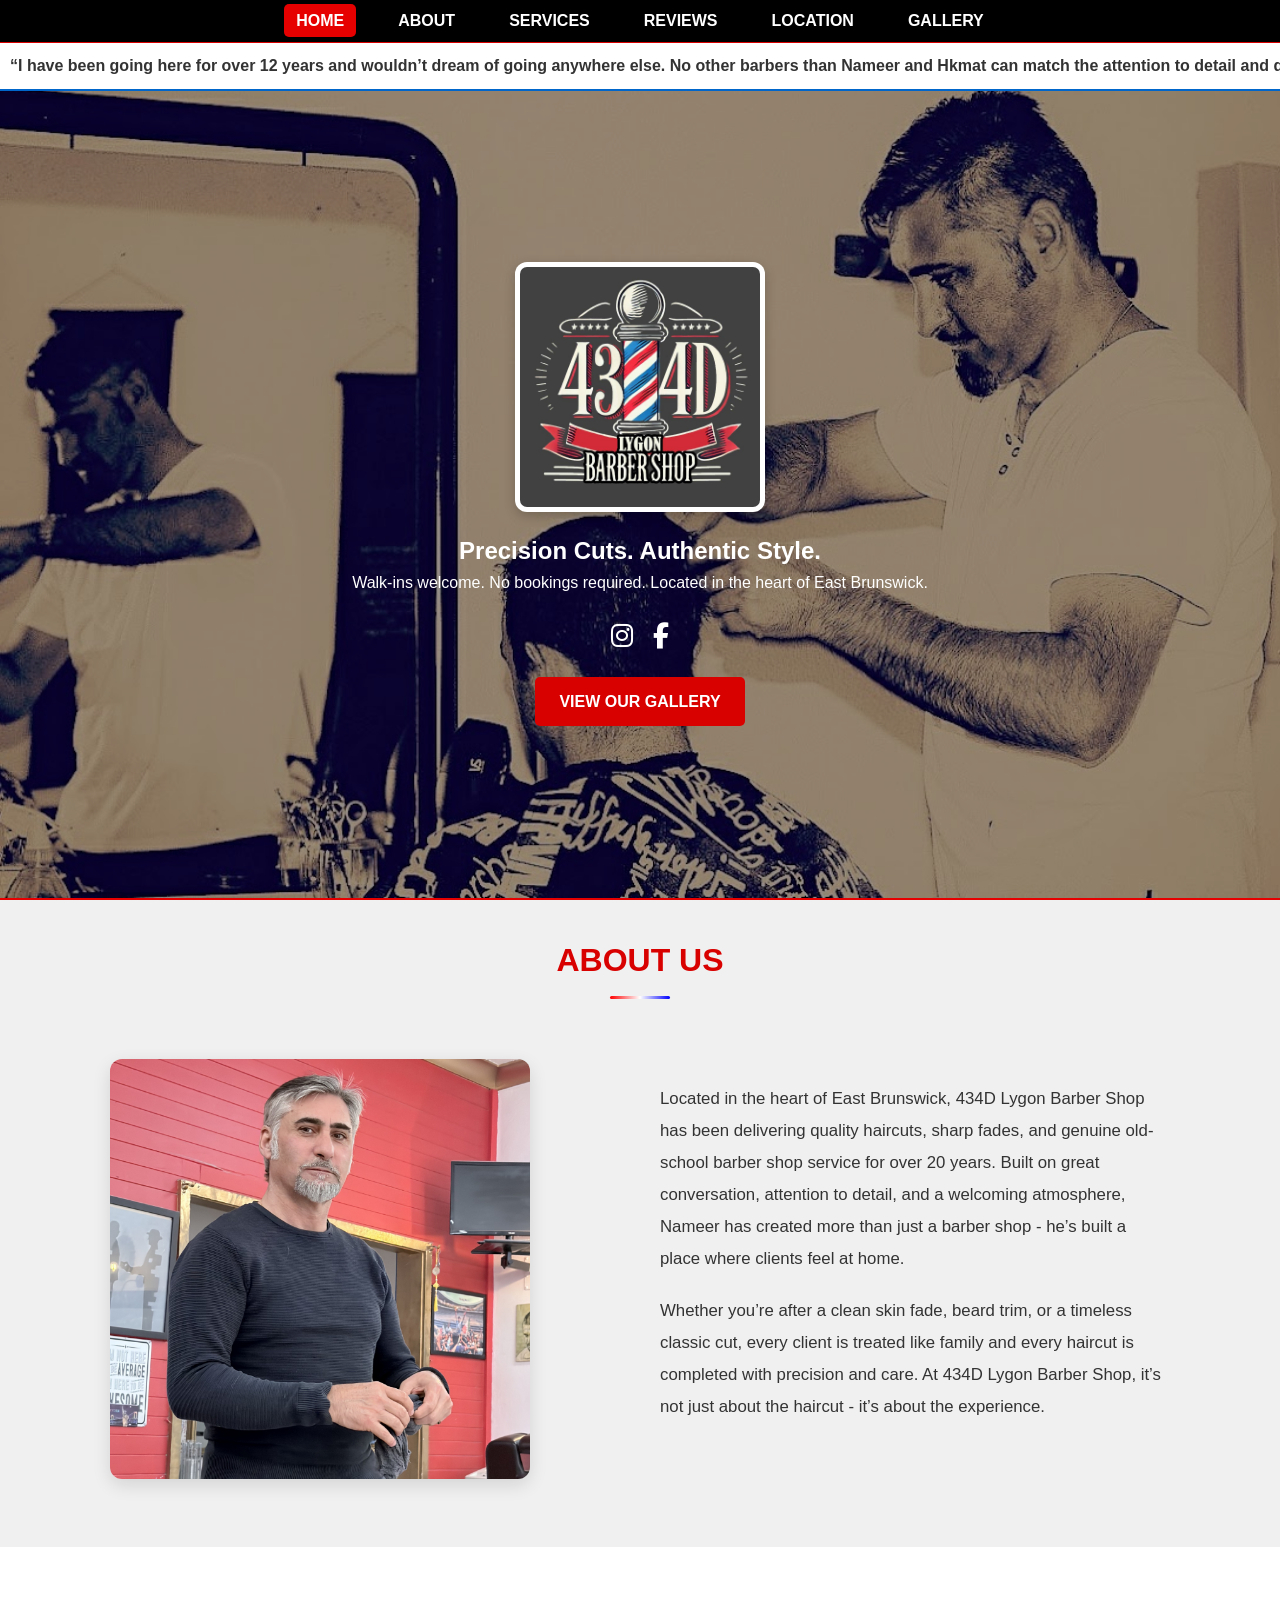
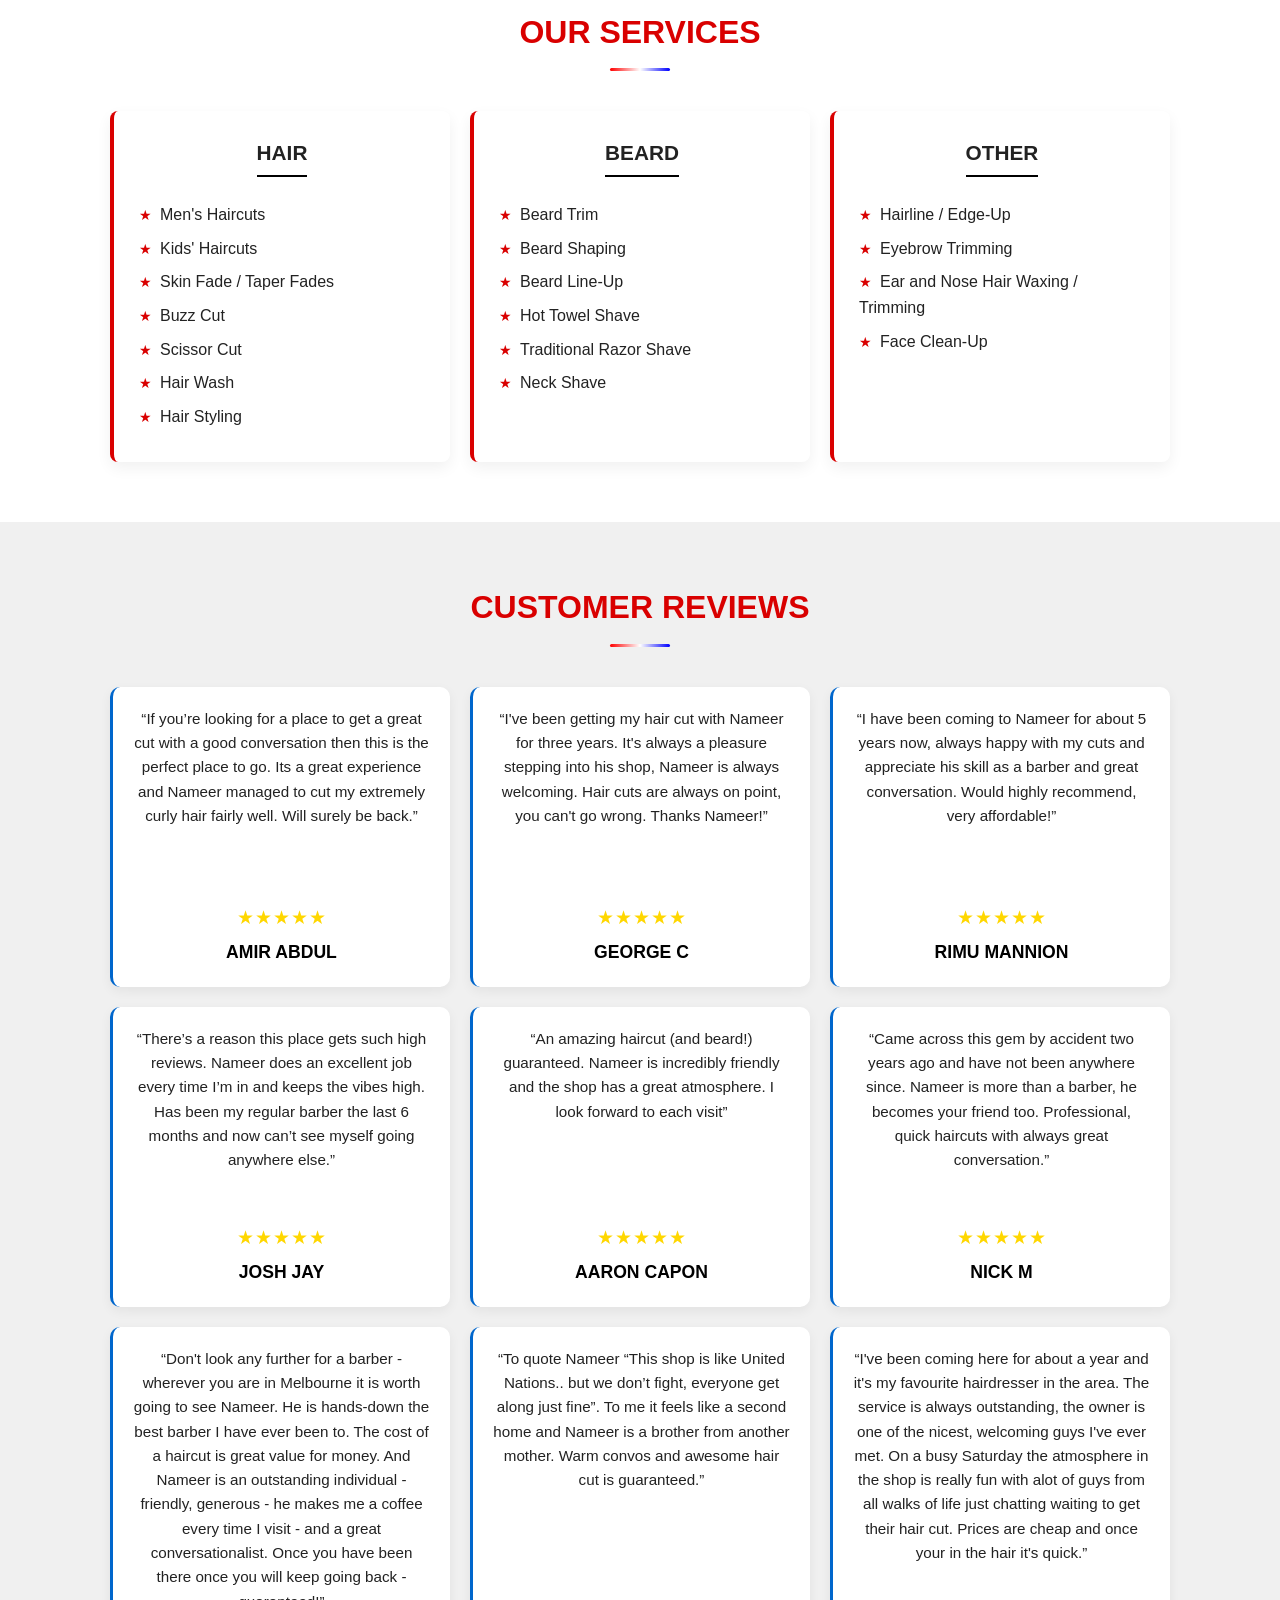
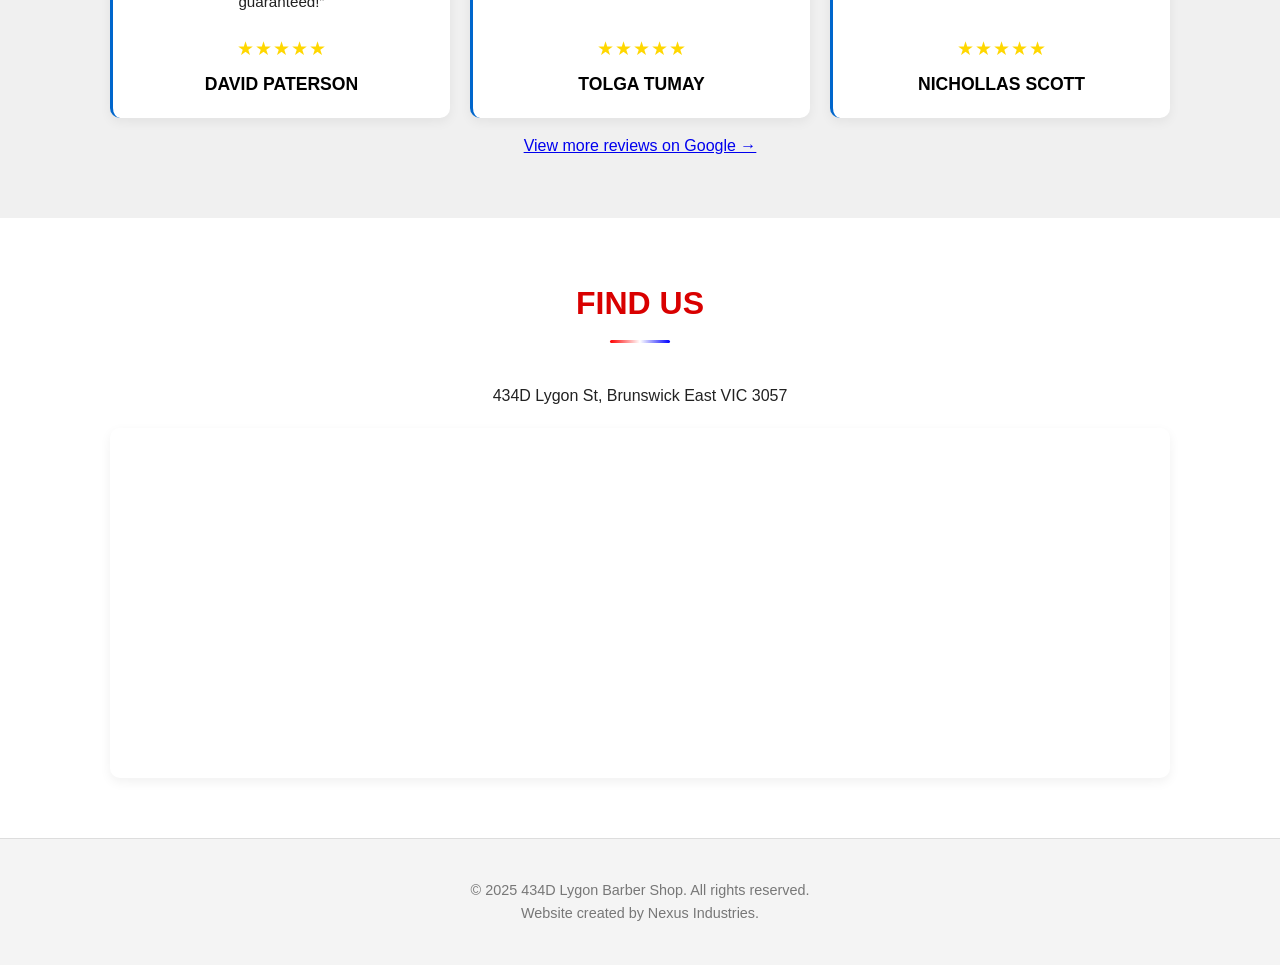
==== index.html @ 9dee0073 "Update index.html" ====
<!DOCTYPE html>
<html lang="en">
<head>
  <meta charset="UTF-8" />
  <meta name="viewport" content="width=device-width, initial-scale=1.0" />
  <title>434D Lygon Barber Shop</title>
  <link rel="stylesheet" href="style.css" />
  <link rel="stylesheet" href="https://cdnjs.cloudflare.com/ajax/libs/font-awesome/6.4.0/css/all.min.css" />
</head>
<body>

<canvas id="backgroundCanvas"></canvas>

<!-- Fixed Navigation Bar -->
<nav class="hero-nav">
  <ul>
    <li><a href="#home" class="active">Home</a></li>
    <li><a href="#about">About</a></li>
    <li><a href="#services">Services</a></li>
    <li><a href="#reviews">Reviews</a></li>
    <li><a href="#location">Location</a></li>
    <li><a href="gallery.html">Gallery</a></li>
  </ul>
</nav>

<!-- Fixed Review Banner Below Nav -->
<div class="review-banner-wrapper fixed-review-banner">
  <div class="review-banner-track">
    <div class="review-banner">
      <span>“I have been going here for over 12 years and wouldn’t dream of going anywhere else. No other barbers than Nameer and Hkmat can match the attention to detail and quality of cut, value for money, and highly entertaining and educational banter. A true barber shop, would give 10 stars if I could.” ★★★★★</span>
      <span>“If I could give Nameer a 10 star review I would. An absolute gentleman and talented barber. Have been going to him for years and now taking my son too. The results speak for themselves. Nameer…. You’re the best!!” ★★★★★</span>
      <span>“Thank god I found this place. My go to barber for Brunswick area. Cheap, great service, lovely owner and of course my skin fade haircut is always well done! Also great complimentary coffee” ★★★★★</span>
      <span>“Nameer is a great Barber and a warm, friendly guy. Sorts me out with a great undercut/fade and tamed moustache. Come here if you want to look sharp and have an interesting conversation.” ★★★★★</span>
      <span>“Whether you're in Brunswick, Ballarat or Bendigo, a haircut from Nameer and colleagues is worth the trip! After a smile, warm welcome and expert trim, you can leave feeling renewed and ready to face whatever the world has in store for you.” ★★★★★</span>
      <span>“The haircuts and the price are great, and Nameer entertains, cajoles, tells stories and keeps a great friendly vibe and energy going throughout your visit. Plus if you’re really well behaved he’ll provide a coffee too. The best barber I’ve found in Melbourne.” ★★★★★</span>
      <span>“Nameer and his colleague who sometimes works there are both highly skilled, professional barbers who charge very reasonable prices compared to the usual hipster nonsense elsewhere. The business is a throwback to old school barber shops, where conversation is constant and people walk in and jump into the discourse instantly. Good place, great owner, excellent haircuts.” ★★★★★</span>
      <span>“Finally found a friendly barber who is a gentleman even at the busiest of times. Always look forward to my next regular cut and highly recommend to anyone who values good service as well as honest and amusing banter over the nearby edgy hipster sideshows.” ★★★★★</span>
      <span>“Best barber in Melbourne. Have been getting my haircut by Nameer for years now and highly recommend his shop / services.” ★★★★★</span>
      <span>“It's been almost a year since I've been walking into Nameer's studio for a haircut , and I got to be honest it's always been a brighter day everytime I've stepped in and out of here. He's a magican when it comes to short hair cuts and an awesome person to have a chat with. Without doubt this is one studio everyone's got to try to feel this experience and the energy.” ★★★★★</span>
      <span>“What can i say..it takes me an hour drive to have a haircut at studio 434d. Nameer over the years has been cutting my hair. His jovial conversation and importantly his excellent haircut makes the drive and the wait worthwhile.” ★★★★★</span>
    </div>
  </div>
</div>

<!-- Hero Section -->
<section id="home" class="hero">
  <div class="hero-content">
    <img src="barberlogo.jpg" alt="434D Logo" class="hero-logo fade-in-logo" />
    <h2 class="fade-in-text">Precision Cuts. Authentic Style.</h2>
    <p class="fade-in-text delay">Walk-ins welcome. No bookings required. Located in the heart of East Brunswick.</p>

    <div class="hero-social fade-in-text delay">
      <a href="https://www.instagram.com/434dlygon_barbershop/" target="_blank" aria-label="Instagram">
        <i class="fab fa-instagram"></i>
      </a>
      <a href="https://www.facebook.com/profile.php?id=100042992360021#" target="_blank" aria-label="Facebook">
        <i class="fab fa-facebook-f"></i>
      </a>
    </div>

    <a href="gallery.html" class="hero-gallery-btn fade-in-text delay">VIEW OUR GALLERY</a>
  </div>
</section>

<section id="about" class="section about-section">
  <div class="container">
    <h2>ABOUT US</h2>

    <div class="about-content">

    <div class="about-image">
  <img src="about-image.jpeg" alt="434D Barber Shop" class="about-fade visible">
    </div>

      <div class="about-text">
        <p>
          Located in the heart of East Brunswick, 434D Lygon Barber Shop has been delivering quality haircuts, sharp fades, 
          and genuine old-school barber shop service for over 20 years. Built on great conversation, attention to detail, 
          and a welcoming atmosphere, Nameer has created more than just a barber shop - he’s built a place where clients feel at home.
        </p>

        <p>
          Whether you’re after a clean skin fade, beard trim, or a timeless classic cut, 
          every client is treated like family and every haircut is completed with precision and care. 
          At 434D Lygon Barber Shop, it’s not just about the haircut - it’s about the experience.
        </p>
      </div>
    </div>
  </div>
</section>

<!-- Services -->
<section id="services" class="section">
  <div class="container">
    <h2>OUR SERVICES</h2>
    <ul class="services-list">
      <li></i><h3>HAIR</h3>
        <p>Men's Haircuts</p>
        <p>Kids' Haircuts</p>
      <p>Skin Fade / Taper Fades</p>
    <p>Buzz Cut</p>
  <p>Scissor Cut</p>
<p>Hair Wash</p>
<p>Hair Styling</p></li>
  
      <li></i><h3>BEARD</h3><p>Beard Trim</p>
      <p>Beard Shaping</p>
    <p>Beard Line-Up</p>
  <p>Hot Towel Shave</p>
<p>Traditional Razor Shave</p>
<p>Neck Shave</p>
</li>
      <li><i class="fas fa-beard fa-2x"></i><h3>OTHER</h3><p>Hairline / Edge-Up</p>
      <p>Eyebrow Trimming</p>
    <p>Ear and Nose Hair Waxing / Trimming</p>
  <p>Face Clean-Up</p>
</li>
    </ul>
  </div>
</section>

<!-- Reviews -->
<section id="reviews" class="section">
  <div class="container">
    <h2>CUSTOMER REVIEWS</h2>
    <div class="portfolio-items">
      <div class="item">
        <p>“If you’re looking for a place to get a great cut with a good conversation then this is the perfect place to go. Its a great experience and Nameer managed to cut my extremely curly hair fairly well. Will surely be back.”</p>
        <p>★★★★★</p>
        <p>AMIR ABDUL</p>
      </div>
      <div class="item">
        <p>“I've been getting my hair cut with Nameer for three years. It's always a pleasure stepping into his shop, Nameer is always welcoming. Hair cuts are always on point, you can't go wrong. Thanks Nameer!”</p>
        <p>★★★★★</p>
        <p>GEORGE C</p>
      </div>
      <div class="item">
        <p>“I have been coming to Nameer for about 5 years now, always happy with my cuts and appreciate his skill as a barber and great conversation. Would highly recommend, very affordable!”</p>
        <p>★★★★★</p>
        <p>RIMU MANNION</p>
      </div>
      <div class="item">
        <p>“There’s a reason this place gets such high reviews. Nameer does an excellent job every time I’m in and keeps the vibes high. Has been my regular barber the last 6 months and now can’t see myself going anywhere else.”</p>
        <p>★★★★★</p>
        <p>JOSH JAY</p>
      </div>
      <div class="item">
        <p>“An amazing haircut (and beard!) guaranteed. Nameer is incredibly friendly and the shop has a great atmosphere. I look forward to each visit”</p>
        <p>★★★★★</p>
        <p>AARON CAPON</p>
      </div>
      <div class="item">
        <p>“Came across this gem by accident two years ago and have not been anywhere since. Nameer is more than a barber, he becomes your friend too. Professional, quick haircuts with always great conversation.”</p>
        <p>★★★★★</p>
        <p>NICK M</p>
      </div>
      <div class="item">
        <p>“Don't look any further for a barber - wherever you are in Melbourne it is worth going to see Nameer. He is hands-down the best barber I have ever been to. The cost of a haircut is great value for money. And Nameer is an outstanding individual - friendly, generous - he makes me a coffee every time I visit - and a great conversationalist. Once you have been there once you will keep going back - guaranteed!”</p>
        <p>★★★★★</p>
        <p>DAVID PATERSON</p>
      </div>
      <div class="item">
        <p>“To quote Nameer “This shop is like United Nations.. but we don’t fight, everyone get along just fine”. To me it feels like a second home and Nameer is a brother from another mother. Warm convos and awesome hair cut is guaranteed.”</p>
        <p>★★★★★</p>
        <p>TOLGA TUMAY </p>
      </div>
      <div class="item">
        <p>“I've been coming here for about a year and it's my favourite hairdresser in the area. The service is always outstanding, the owner is one of the nicest, welcoming guys I've ever met. On a busy Saturday the atmosphere in the shop is really fun with alot of guys from all walks of life just chatting waiting to get their hair cut. Prices are cheap and once your in the hair it's quick.”</p>
        <p>★★★★★</p>
        <p>NICHOLLAS SCOTT</p>
      </div>
    </div>
    <p style="text-align: center; margin-top: 15px;">
      <a href="https://www.google.com/search?q=434d+barber+lygon&sei=J5X7Z9DEOZXc2roPsdDy6QE#lrd=0x6ad64359f3d57871:0x3bf497d555fc405f,1,,,," target="_blank">
        View more reviews on Google →
      </a>
    </p>
  </div>
</section>

<!-- Location -->
<section id="location" class="section">
  <div class="container">
    <h2>FIND US</h2>
    <p style="text-align: center; margin-bottom: 20px;">
      434D Lygon St, Brunswick East VIC 3057
    </p>
    <div style="display: flex; justify-content: center;">
      <iframe
        src="https://www.google.com/maps/embed?pb=!1m18!1m12!1m3!1d3155.0376974718254!2d144.9705641!3d-37.764214!2m3!1f0!2f0!3f0!3m2!1i1024!2i768!4f13.1!3m3!1m2!1s0x6ad64359f3d57871%3A0x3bf497d555fc405f!2s434D%20Lygon%20Barber%20Shop!5e0!3m2!1sen!2sau!4v1680000000000!5m2!1sen!2sau"
        width="100%" height="350" style="border:0; border-radius: 10px;" allowfullscreen="" loading="lazy"
        referrerpolicy="no-referrer-when-downgrade"></iframe>
    </div>
  </div>
</section>

<!-- Footer -->
<footer class="main-footer">
  <div class="container">
    <p style="text-align:center;">&copy; 2025 434D Lygon Barber Shop. All rights reserved.</p>
    <p style="text-align:center;">Website created by Nexus Industries.</p>
  </div>
</footer>

<!-- Flowing Line Animation Script -->
<script>
  const canvas = document.getElementById("backgroundCanvas");
  const ctx = canvas.getContext("2d");
  canvas.width = window.innerWidth;
  canvas.height = window.innerHeight;

  const colors = ["#e60000", "#ffffff", "#0066cc"];
  const lines = [];

  for (let i = 0; i < 60; i++) {
    lines.push({
      x: Math.random() < 0.5 ? 0 : canvas.width,
      y: Math.random() * canvas.height,
      speed: 0.5 + Math.random(),
      color: colors[i % colors.length],
      width: 2 + Math.random() * 2,
      direction: Math.random() < 0.5 ? 1 : -1,
    });
  }

  function animateLines() {
    ctx.clearRect(0, 0, canvas.width, canvas.height);
    lines.forEach(line => {
      ctx.beginPath();
      ctx.strokeStyle = line.color;
      ctx.lineWidth = line.width;
      ctx.moveTo(line.x, line.y);
      ctx.lineTo(line.x + (line.direction * 30), line.y + 100);
      ctx.stroke();

      line.y += line.speed;
      if (line.y > canvas.height) {
        line.y = -100;
        line.x = Math.random() < 0.5 ? 0 : canvas.width;
      }
    });
    requestAnimationFrame(animateLines);
  }

  animateLines();

  window.addEventListener("resize", () => {
    canvas.width = window.innerWidth;
    canvas.height = window.innerHeight;
  });
</script>

<script>
  const navLinks = document.querySelectorAll('.hero-nav a');
  const sections = document.querySelectorAll('section');

  function centerActiveNavLink(activeLink) {
    if (window.innerWidth <= 768) {
      activeLink.scrollIntoView({
        behavior: 'smooth',
        inline: 'center',
        block: 'nearest'
      });
    }
  }

  function setActiveLink() {
    let currentSectionId = '';

    sections.forEach(section => {
      const sectionTop = section.offsetTop - 150;

      if (window.scrollY >= sectionTop) {
        currentSectionId = section.getAttribute('id');
      }
    });

    navLinks.forEach(link => {
      link.classList.remove('active');

      const href = link.getAttribute('href');

      if (href && href.includes(currentSectionId)) {
        link.classList.add('active');
        centerActiveNavLink(link);
      }
    });
  }

  navLinks.forEach(link => {
    link.addEventListener('click', function () {
      centerActiveNavLink(this);
    });
  });

  window.addEventListener('scroll', setActiveLink);
  window.addEventListener('load', setActiveLink);
</script>

  
</body>
</html>
---- style.css ----
html {
  scroll-padding-top: 90px;
  scroll-behavior: smooth;
}

/* Reset & Base */
* {
  margin: 0;
  padding: 0;
  box-sizing: border-box;
}

html, body {
  overflow-x: hidden;
  width: 100%;
}

body {
  font-family: 'Segoe UI', sans-serif;
  background: linear-gradient(180deg, #f3f3f3 0%, #ffffff 100%);
  color: #222;
  line-height: 1.6;
  position: relative;
  z-index: 1;
}

canvas#backgroundCanvas {
  position: fixed;
  top: 0;
  left: 0;
  width: 100%;
  height: 100%;
  z-index: 0;
  pointer-events: none;
  opacity: 0.2;
}

/* Container */
.container {
  max-width: 1100px;
  margin: 0 auto;
  padding: 0 20px;
  position: relative;
  z-index: 2;
}

/* Fixed Review Banner */
.fixed-review-banner {
  position: fixed;
  top: 41px; /* adjust to height of nav bar */
  width: 100%;
  z-index: 999;
}

/* Review Banner */
.review-banner-wrapper {
  background: white;
  padding: 10px 0;
  overflow: hidden;
  white-space: nowrap;
  border-top: 2px solid #d90000;
  border-bottom: 2px solid #0066cc;
}

.review-banner-track {
  animation: scrollReviews 250s linear infinite;
  display: inline-block;
}

.review-banner {
  display: inline-flex;
  gap: 80px;
  font-weight: bold;
  font-size: 1rem;
  color: #333;
}

.review-banner span {
  display: inline-block;
  padding-left: 10px;
}

/* Social Media Links */
.hero-social {
  margin-top: 20px;
  display: flex;
  gap: 20px;
  justify-content: center;
}

.hero-social a {
  font-size: 1.6rem;
  color: white;
  transition: color 0.3s ease;
}

.hero-social a:hover {
  color: #e60000;
}

/* Gallery Button */
.hero-gallery-btn {
  margin-top: 20px;
  display: inline-block;
  background-color: #d90000;
  color: white;
  text-decoration: none;
  padding: 12px 24px;
  border-radius: 5px;
  font-weight: bold;
  font-size: 1rem;
  transition: background-color 0.3s ease, transform 0.2s ease;
}

.hero-gallery-btn:hover {
  background-color: #b80000;
  transform: translateY(-2px);
}

/* Keyframes */
@keyframes scrollReviews {
  0% { transform: translateX(0%); }
  100% { transform: translateX(-100%); }
}

/* Hero Section */
.hero {
  position: relative;
  background: url('homescreenimage.jpg') center center/cover no-repeat;
  background-color: #000;
  text-align: center;
  padding: 100px 20px;
  padding-top: 190px; /* adjusted for nav + banner */
  color: white;
  border-bottom: 2px solid #e60000;
  height: 100vh;
  overflow: hidden;
  display: flex;
  align-items: center;
  justify-content: center;
  flex-direction: column;
  animation: fadeInHero 1.5s ease-in-out;
  z-index: 0;
}

.hero::before {
  content: '';
  position: absolute;
  top: 0;
  left: 0;
  width: 100%;
  height: 100%;
  background: rgba(0, 0, 0, 0.4);
  z-index: 1;
}

.hero-content {
  position: relative;
  z-index: 2;
  display: flex;
  flex-direction: column;
  align-items: center;
}

/* Navigation Bar */
.hero-nav {
  position: fixed;
  top: 0;
  width: 100%;
  padding: 8px 0;
  margin-bottom: 0;
  z-index: 1000;
  display: flex;
  justify-content: center;
  background: rgba(0, 0, 0, 1);
  overflow-x: auto;
}

.hero-nav ul {
  display: flex;
  gap: 30px;
  list-style: none;
}

.hero-nav ul li a {
  color: white;
  font-weight: bold;
  text-transform: uppercase;
  padding: 8px 12px;
  border-radius: 5px;
  transition: background 0.3s;
  text-decoration: none;
}

.hero-nav ul li a:hover,
.hero-nav ul li a.active {
  background-color: #e60000;
}

/* Logo */
.hero-logo {
  width: 250px;
  height: auto;
  margin-bottom: 20px;
  background: white;
  padding: 5px;
  border-radius: 12px;
  box-shadow: 0 4px 12px rgba(0, 0, 0, 0.2);
}

/* Fade-in Animations */
.fade-in-logo {
  opacity: 0;
  animation: fadeInLogo 1.5s ease-out forwards;
  animation-delay: 0.5s;
}

@keyframes fadeInLogo {
  from { opacity: 0; transform: translateY(-20px); }
  to { opacity: 1; transform: translateY(0); }
}

.fade-in-text {
  opacity: 0;
  animation: fadeInText 1.5s ease-out forwards;
  animation-delay: 1s;
}

.fade-in-text.delay {
  animation-delay: 1.4s;
}

@keyframes fadeInText {
  from { opacity: 0; transform: translateY(10px); }
  to { opacity: 1; transform: translateY(0); }
}

/* Section Styling */
.section {
  padding: 60px 20px;
  background: #fff;
}

.about-section {
  padding-top: 35px;
}

.section:nth-of-type(even) {
  background: #f0f0f0;
}

.section h2 {
  text-align: center;
  margin-bottom: 40px;
  font-size: 2rem;
  color: #d90000;
  position: relative;
}

.section h2::after {
  content: '';
  display: block;
  margin: 10px auto 0;
  width: 60px;
  height: 3px;
  background: linear-gradient(to right, red, white, blue);
  border-radius: 2px;
}

/* Services */
.services-list {
  display: grid;
  grid-template-columns: repeat(auto-fit, minmax(220px, 1fr));
  gap: 20px;
  text-align: left;
}

.services-list li {
  background: #ffffff;
  padding: 25px;
  border-radius: 8px;
  box-shadow: 0 6px 15px rgba(0, 0, 0, 0.06);
  border-left: 4px solid #d90000;
  transition: transform 0.3s ease;
}

.services-list li:hover {
  transform: translateY(-5px);
}

.services-list {
  list-style: none;
  padding-left: 0;
  margin-left: 0;
}

.services-list li h3 {
  display: inline-block;
  border-bottom: 2px solid #000;
  padding-bottom: 6px;
  margin-bottom: 15px;
}

.services-list i {
  margin-bottom: 10px;
  color: #0066cc;
}

.services-list i {
  display: none;
}

.services-list li p::before {
  content: "★";
  color: #d90000;
  margin-right: 8px;
  font-size: 0.85rem;
}

.services-list li p {
  margin-bottom: 8px;
}

.services-list li h3 {
  text-align: center;
  display: block;
  width: fit-content;
  margin: 0 auto 25px auto;
  border-bottom: 2px solid #000;
  padding-bottom: 6px;
  font-size: 1.3rem;
  font-weight: bold;
  text-transform: uppercase;
}

/* Reviews */
.portfolio-items {
  display: flex;
  flex-wrap: wrap;
  justify-content: center;
  gap: 20px;
}

.portfolio-items .item {
  display: flex;
  flex-direction: column;
  justify-content: space-between;
  flex: 1 1 30%;
  min-height: 300px;
  background: white;
  padding: 20px;
  border-radius: 10px;
  box-shadow: 0 4px 12px rgba(0, 0, 0, 0.06);
  text-align: center;
  font-size: 0.95rem;
  border-left: 3px solid #0066cc;
}

.portfolio-items .item p:nth-of-type(1) {
  flex-grow: 1;
  margin-bottom: 20px;
}

.portfolio-items .item p:nth-of-type(2) {
  color: gold;
  font-size: 1.2rem;
  letter-spacing: 1px;
  margin-bottom: 5px;
}

.portfolio-items .item p:nth-of-type(3) {
  font-weight: bold;
  text-transform: uppercase;
  font-size: 1.1rem;
  color: #000;
}

/* Location iframe */
iframe {
  width: 100%;
  max-width: 100%;
  border-radius: 10px;
  box-shadow: 0 4px 12px rgba(0, 0, 0, 0.06);
  border: none;
}

/* Footer */
.main-footer {
  background: #f4f4f4;
  padding: 40px 20px;
  text-align: center;
  font-size: 0.9rem;
  color: #777;
  border-top: 1px solid #ddd;
}

.hero-nav ul li a.active {
  background-color: #e60000;
}

/* Gallery.html CSS */
.gallery-grid {
  column-count: 4;
  column-gap: 10px;
  padding: 0;
}

@media (max-width: 1200px) {
  .gallery-grid {
    column-count: 3;
  }
}

@media (max-width: 800px) {
  .gallery-grid {
    column-count: 2;
  }
}

@media (max-width: 500px) {
  .gallery-grid {
    column-count: 1;
  }
}

.gallery-grid img {
  width: 100%;
  display: block;
  margin-bottom: 10px;
  border-radius: 4px;
  break-inside: avoid;
  opacity: 0;
  transform: translateY(20px);
  transition: opacity 0.6s ease, transform 0.6s ease;
}

.gallery-grid img.visible {
  opacity: 1;
  transform: translateY(0);
}

/* clickable images */

.lightbox {
  position: fixed;
  top: 0;
  left: 0;
  width: 100%;
  height: 100%;
  display: none;
  justify-content: center;
  align-items: center;
  background-color: rgba(0, 0, 0, 0.9);
  z-index: 9999;
}

.lightbox img {
  max-width: 90%;
  max-height: 90%;
  border-radius: 8px;
}

.lightbox-close {
  position: absolute;
  top: 20px;
  right: 30px;
  font-size: 2rem;
  color: white;
  cursor: pointer;
  z-index: 10000;
}

/* barber logo style */
.gallery-logo {
  text-align: center;
  margin-top: -70px;
}

.gallery-logo img {
  width: 170px; /* Adjust as needed */
  height: auto;
}

/* About Section */
.about-section {
  background: #ffffff;
}

.about-content {
  display: flex;
  align-items: center;
  gap: 40px;
  max-width: 1100px;
  margin: 0 auto;
  margin-top: 30px;
}

.about-image {
  flex: 1;
  margin-top: 20px;
}

.about-image img {
  width: 100%;
  max-width: 420px;

  aspect-ratio: 1 / 1;   /* Makes image square */
  object-fit: cover;     /* Crops image nicely */
  object-position: center top;

  border-radius: 12px;
  box-shadow: 0 6px 18px rgba(0, 0, 0, 0.12);

  opacity: 0;
  transform: translateY(20px);
  transition: opacity 0.6s ease, transform 0.6s ease;
}

.about-image img.visible {
  opacity: 1;
  transform: translateY(0);
}

.about-text {
  flex: 1;
}

.about-text p {
  font-size: 1.05rem;
  line-height: 1.9;
  color: #333;
  margin-bottom: 20px;
}

/* Mobile Responsive */
@media (max-width: 768px) {
  .about-content {
    flex-direction: column;
    text-align: center;
  }

  .about-image img {
    max-width: 100%;
  }
}

/* Mobile nav horizontal scroll fix */
@media (max-width: 768px) {
  .hero-nav {
    justify-content: flex-start;
    overflow-x: auto;
    overflow-y: hidden;
    white-space: nowrap;
    padding: 8px 10px;
    -webkit-overflow-scrolling: touch;
  }

  .hero-nav ul {
    flex-wrap: nowrap;
    gap: 12px;
    width: max-content;
    min-width: max-content;
  }

  .hero-nav ul li {
    flex: 0 0 auto;
  }

  .hero-nav ul li a {
    display: block;
    padding: 8px 10px;
    font-size: 0.9rem;
  }

  /* Optional: hides the scrollbar but keeps scrolling working */
  .hero-nav::-webkit-scrollbar {
    display: none;
  }

  .hero-nav {
    scrollbar-width: none;
  }

  /* Adjust banner position under the nav */
  .fixed-review-banner {
    top: 43px;
  }
}

@media (max-width: 768px) {
  .hero-nav {
    justify-content: flex-start;
    overflow-x: auto;
    overflow-y: hidden;
    white-space: nowrap;
    padding: 8px 10px;
    -webkit-overflow-scrolling: touch;
  }

  .hero-nav ul {
    flex-wrap: nowrap;
    gap: 12px;
    width: max-content;
    min-width: max-content;
  }

  .hero-nav ul li {
    flex: 0 0 auto;
  }

  .hero-nav ul li a {
    display: block;
    padding: 8px 12px;
    font-size: 0.9rem;
  }

  .hero-nav::-webkit-scrollbar {
    display: none;
  }

  .hero-nav {
    scrollbar-width: none;
  }
}

/* Scrollable Mobile Navigation Bar */
@media (max-width: 768px) {
  .hero-nav {
    justify-content: flex-start;
    overflow-x: auto;
    overflow-y: hidden;
    white-space: nowrap;
    padding: 8px 10px;
    -webkit-overflow-scrolling: touch;
    scrollbar-width: none;
  }

  .hero-nav::-webkit-scrollbar {
    display: none;
  }

  .hero-nav ul {
    display: flex;
    flex-wrap: nowrap;
    gap: 12px;
    width: max-content;
    min-width: max-content;
    list-style: none;
  }

  .hero-nav ul li {
    flex: 0 0 auto;
  }

  .hero-nav ul li a {
    display: block;
    padding: 8px 12px;
    font-size: 0.9rem;
  }

  .fixed-review-banner {
    top: 43px;
  }
}

/* Scrollable Mobile Navigation Bar */
@media (max-width: 768px) {
  .hero-nav {
    justify-content: flex-start;
    overflow-x: auto;
    overflow-y: hidden;
    white-space: nowrap;
    padding: 8px 10px;
    -webkit-overflow-scrolling: touch;
    scrollbar-width: none;
  }

  .hero-nav::-webkit-scrollbar {
    display: none;
  }

  .hero-nav ul {
    display: flex;
    flex-wrap: nowrap;
    gap: 12px;
    width: max-content;
    min-width: max-content;
    list-style: none;
  }

  .hero-nav ul li {
    flex: 0 0 auto;
  }

  .hero-nav ul li a {
    display: block;
    padding: 8px 12px;
    font-size: 0.9rem;
  }
}
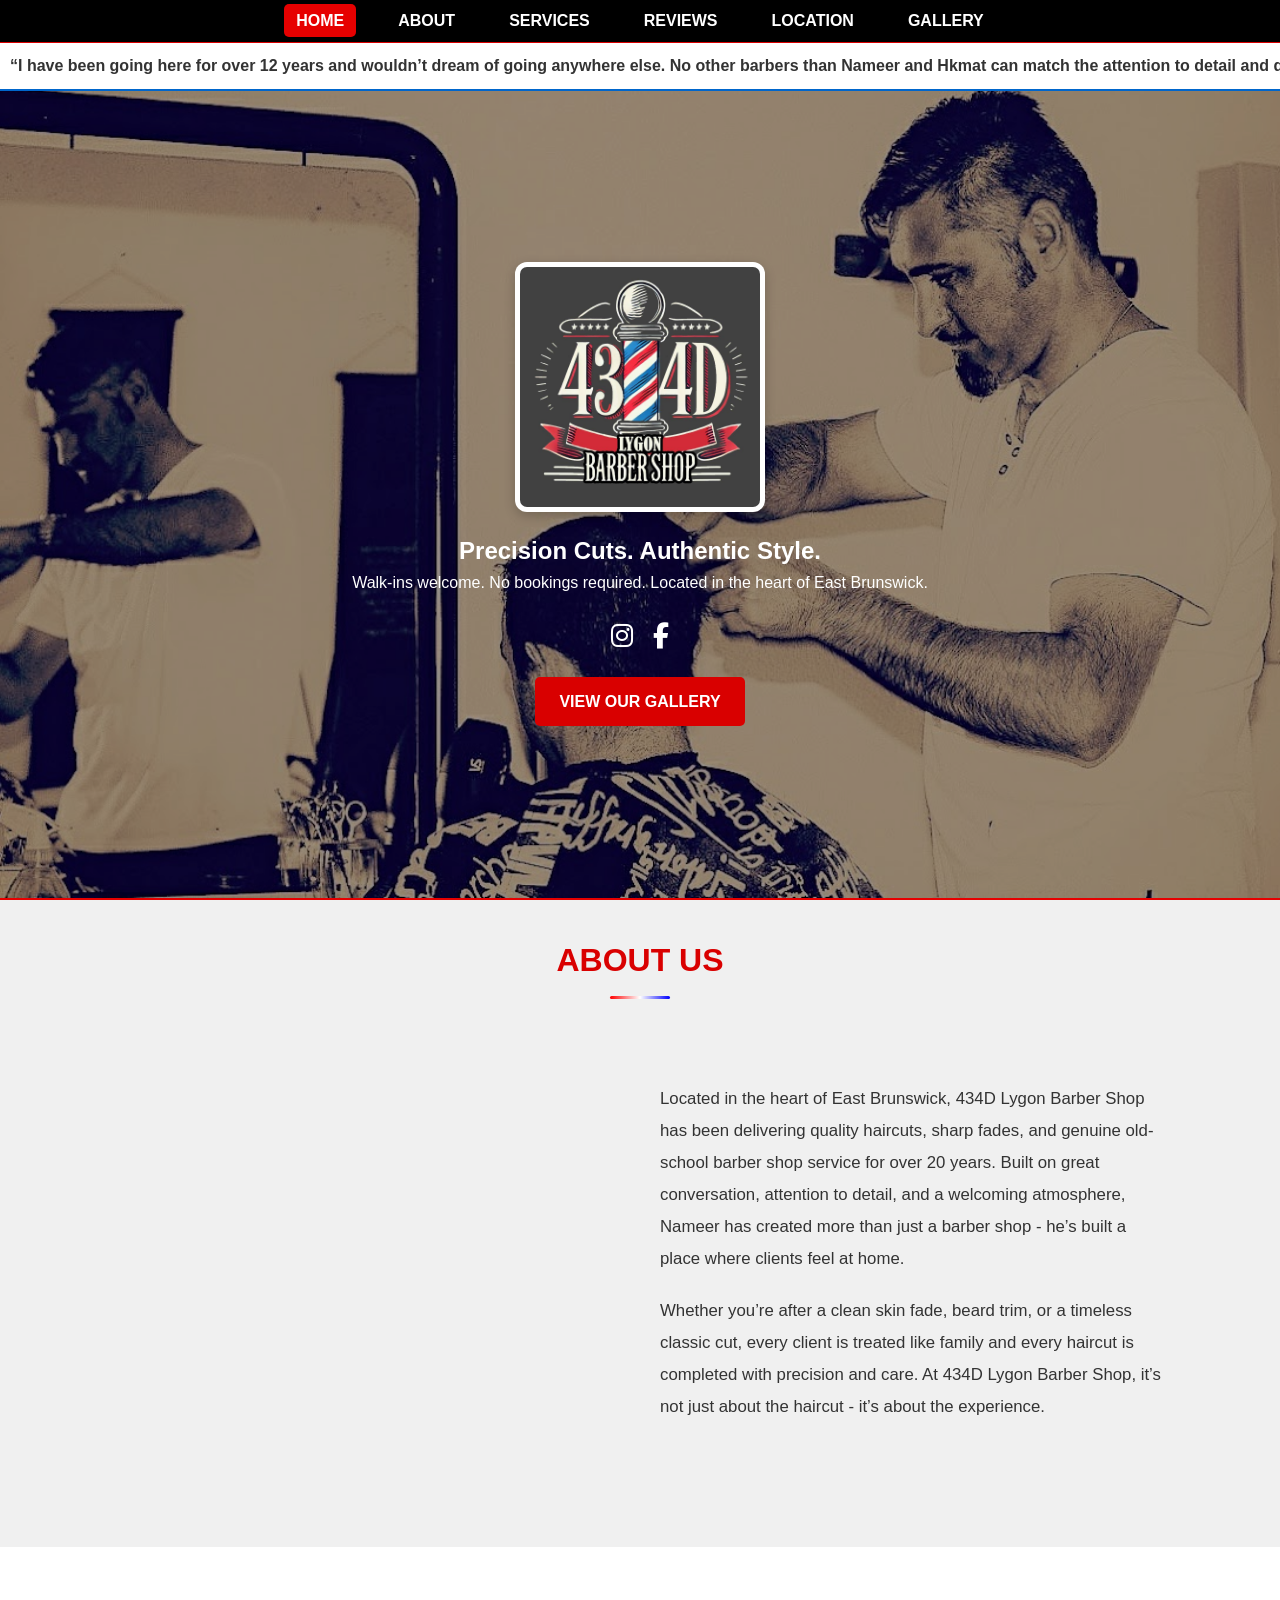
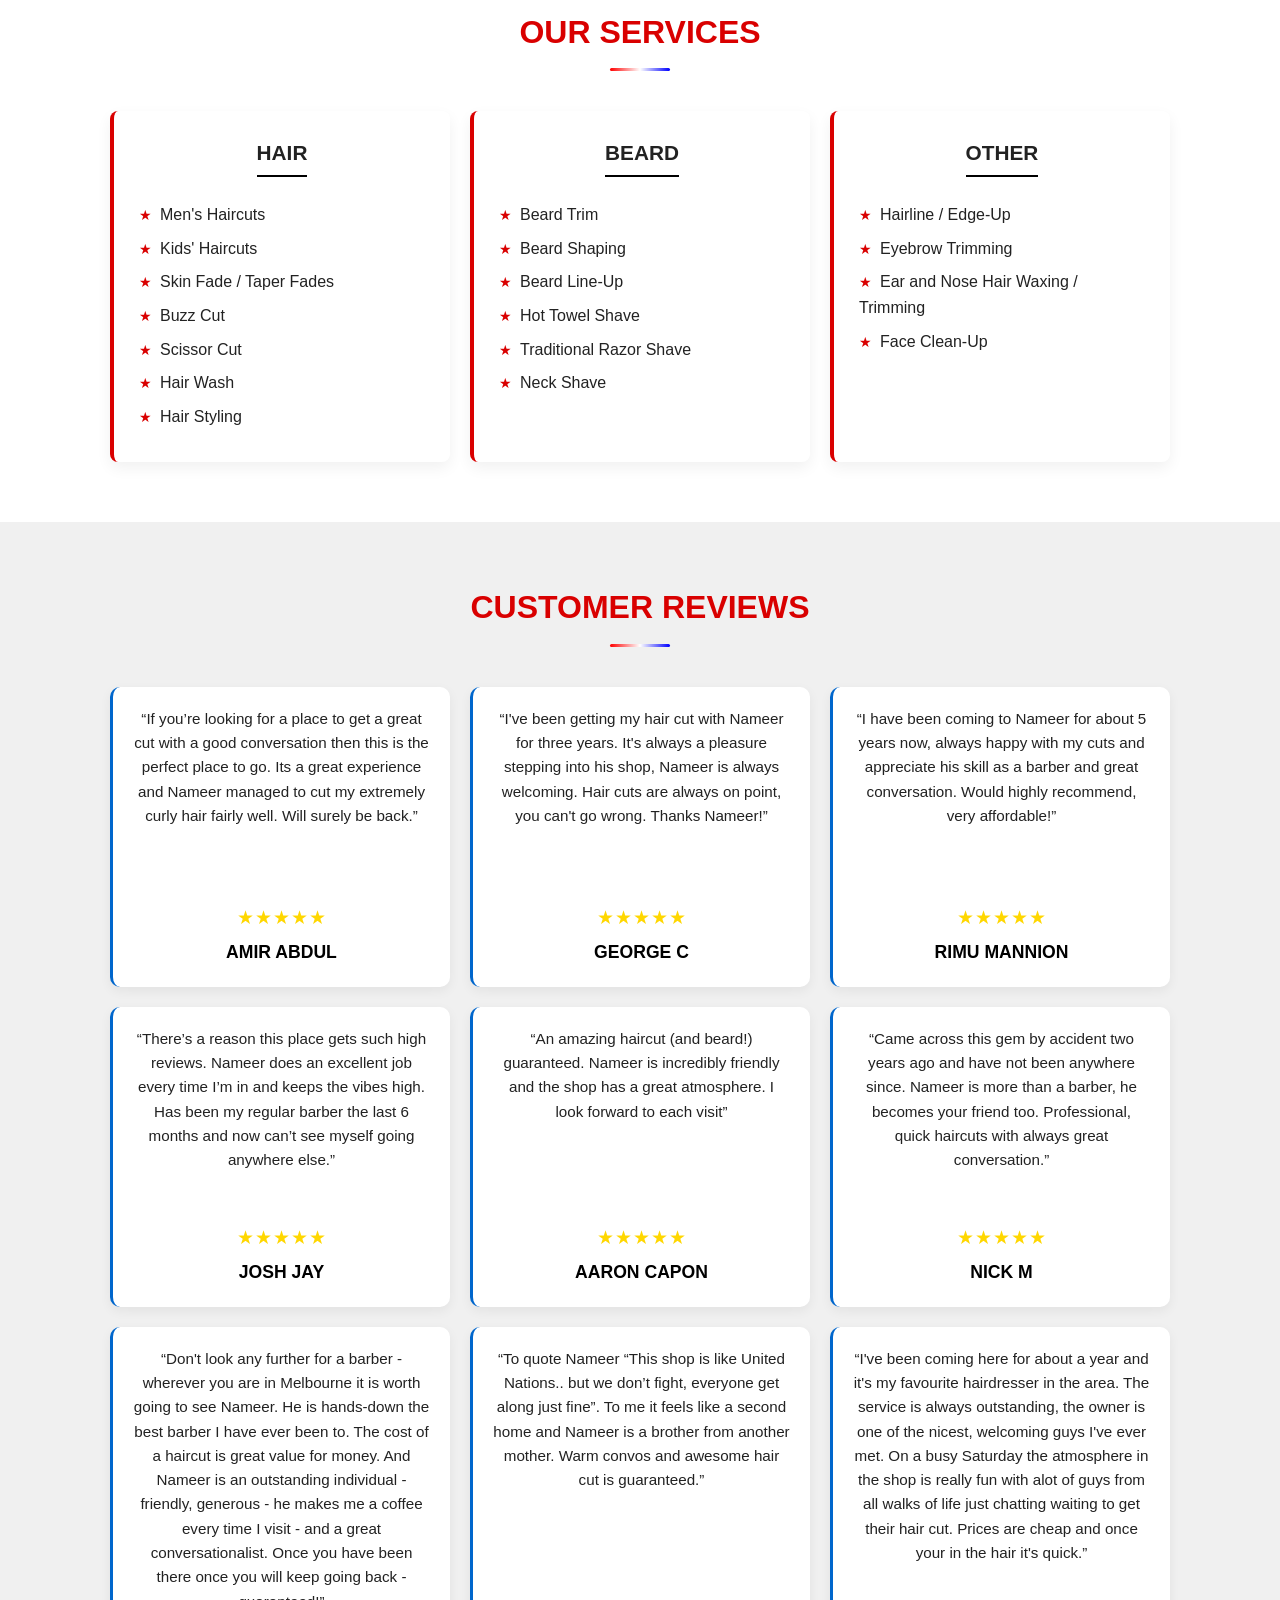
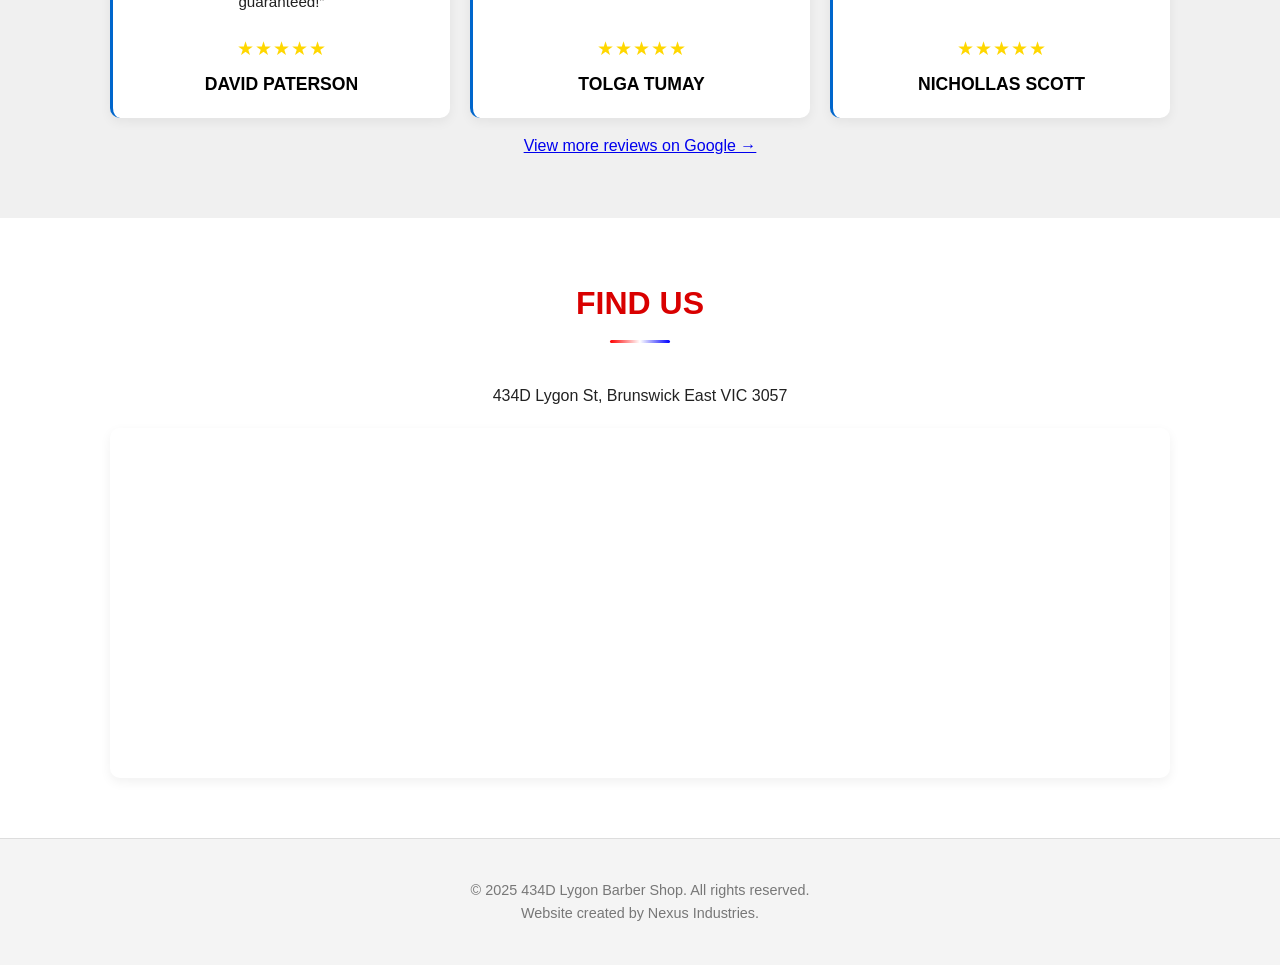
==== commit 42461e18: "Update index.html" ====
--- a/index.html
+++ b/index.html
@@ -69,7 +69,7 @@
     <div class="about-content">
 
     <div class="about-image">
-  <img src="about-image.jpeg" alt="434D Barber Shop" class="about-fade visible">
+  <img src="about-image.jpeg" alt="434D Barber Shop">
     </div>
 
       <div class="about-text">
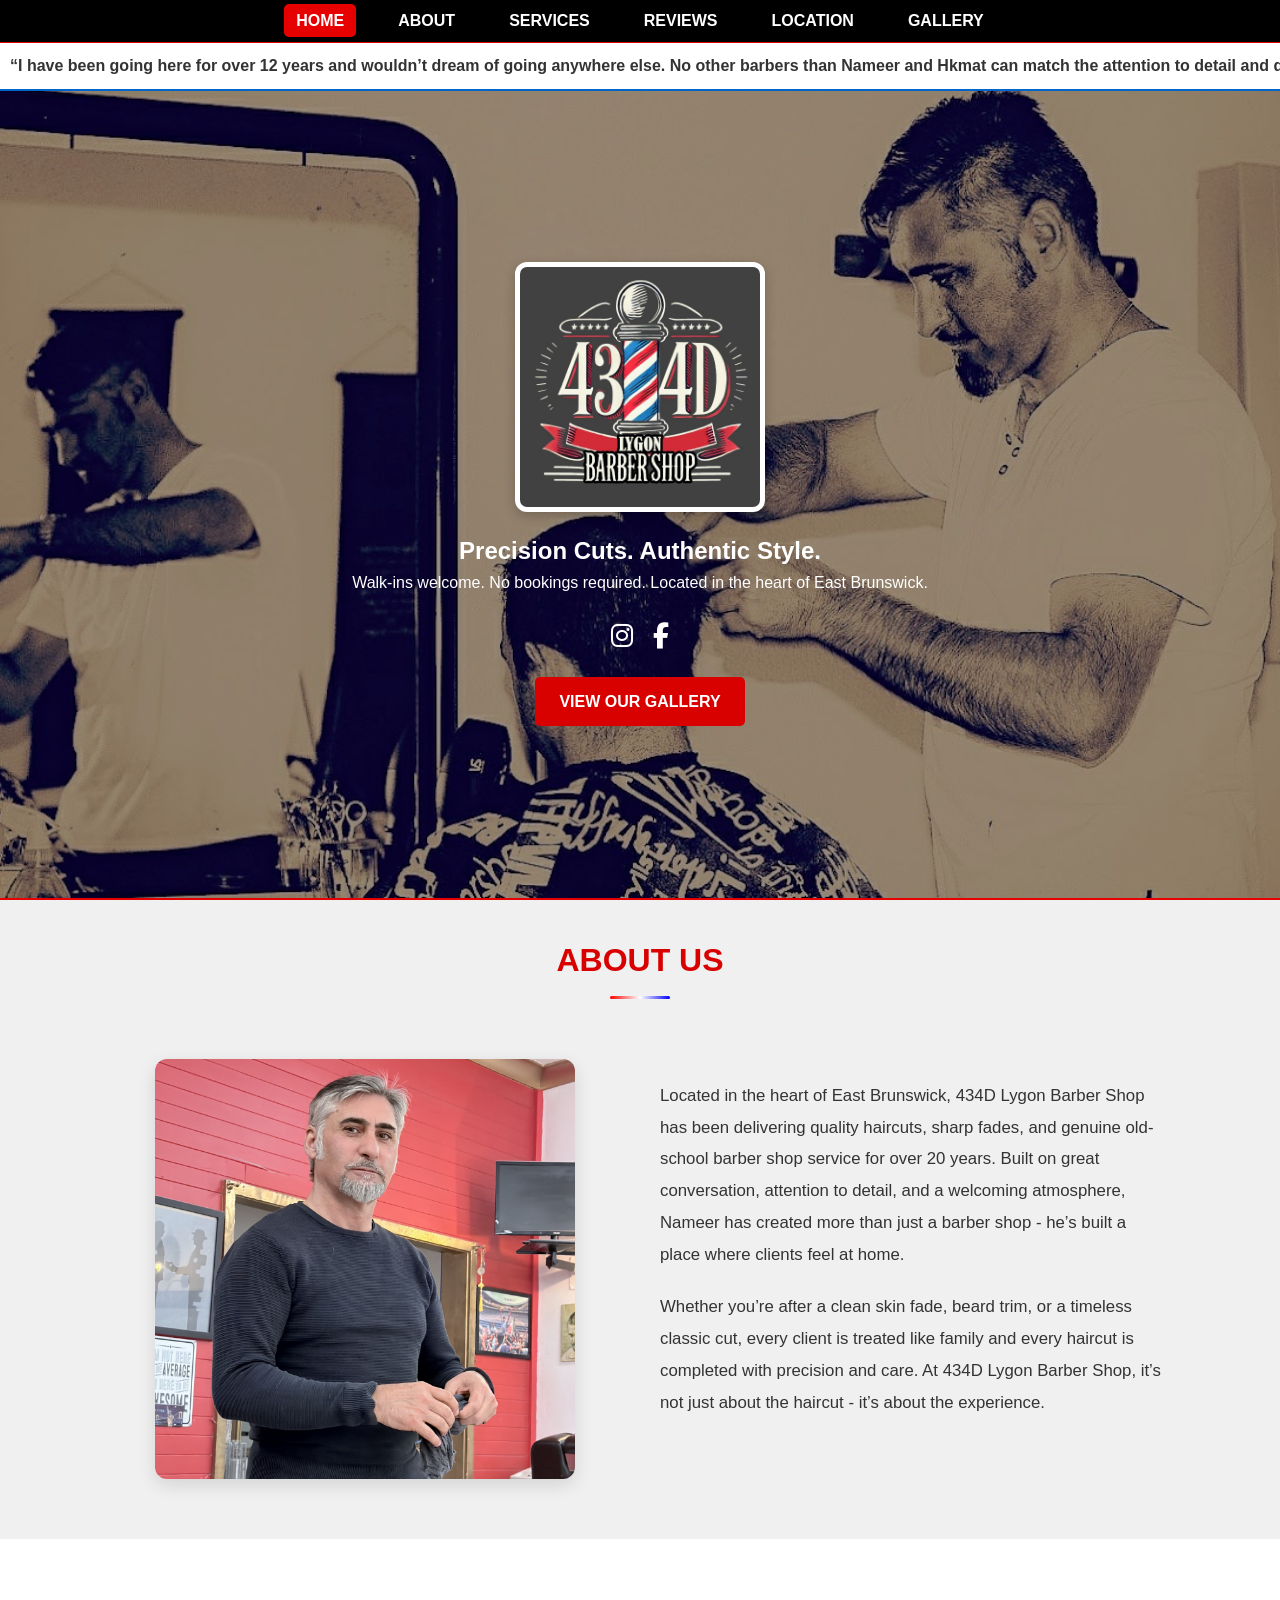
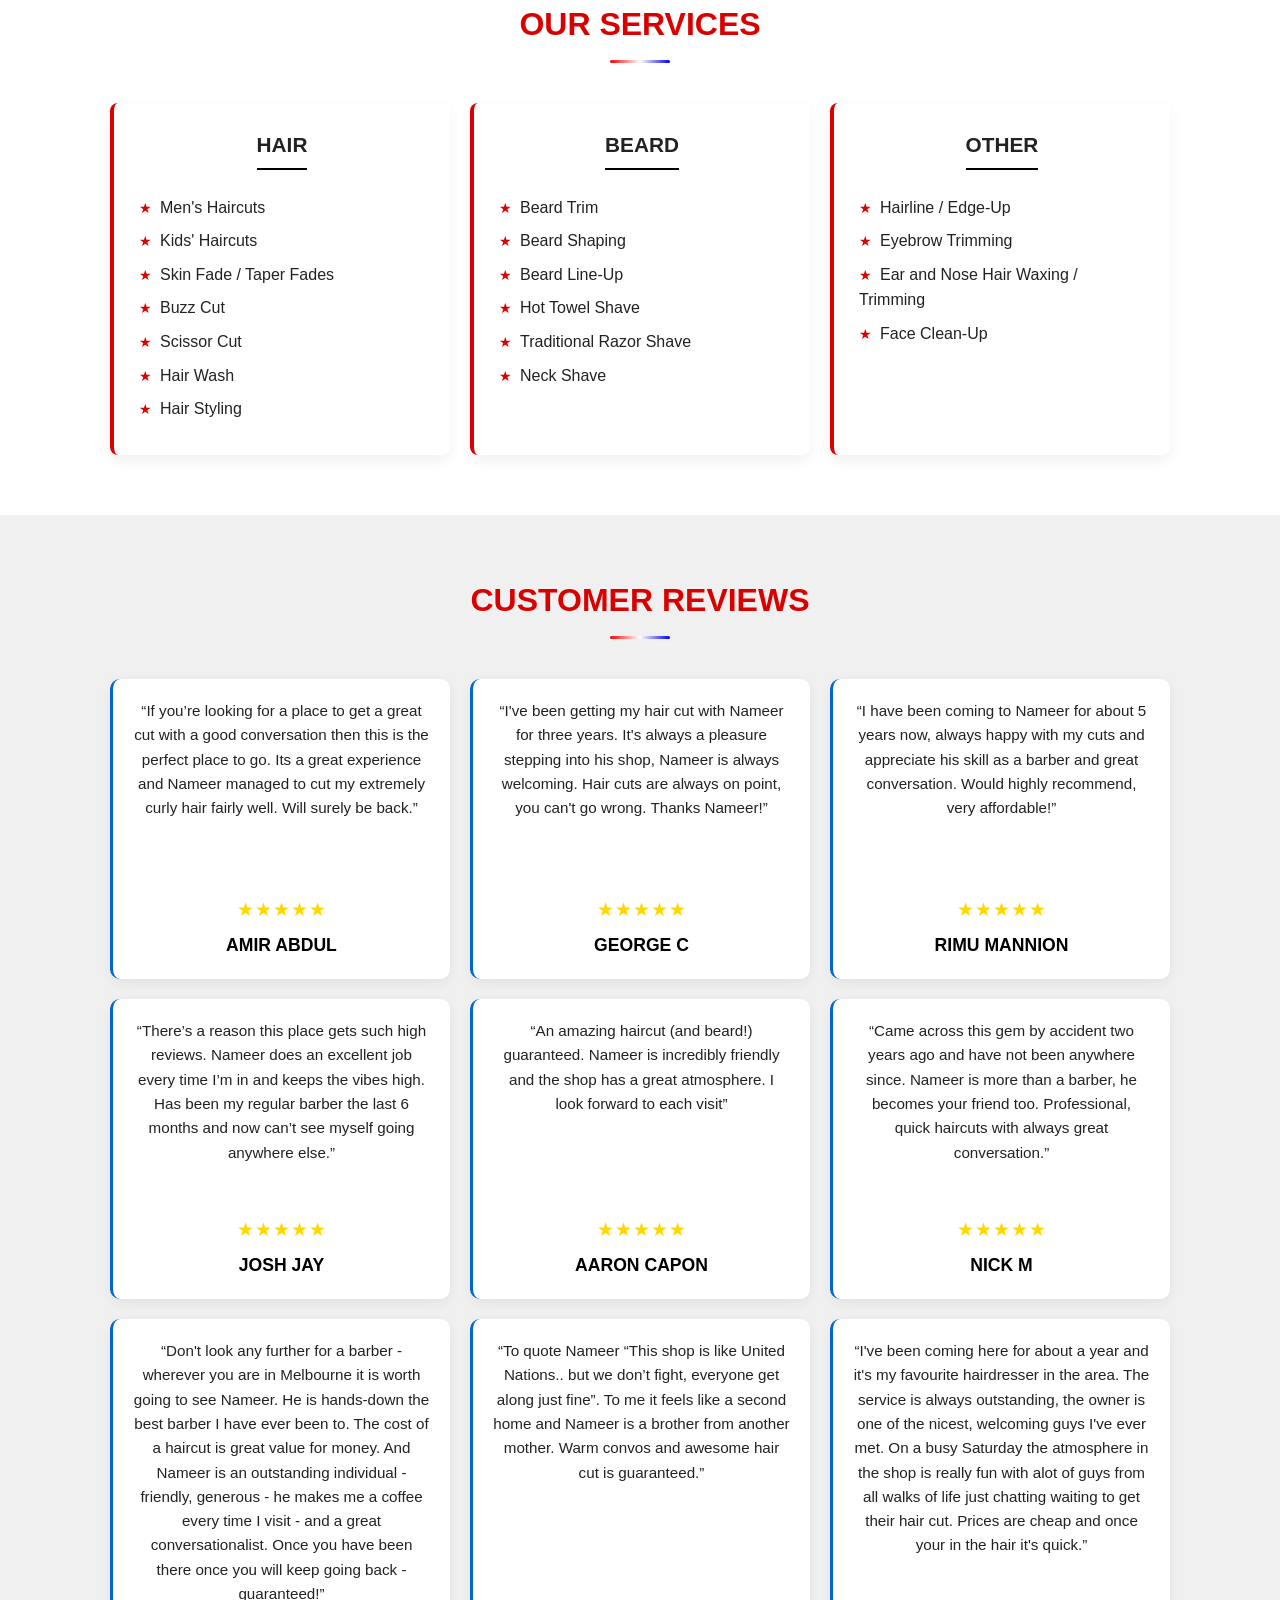
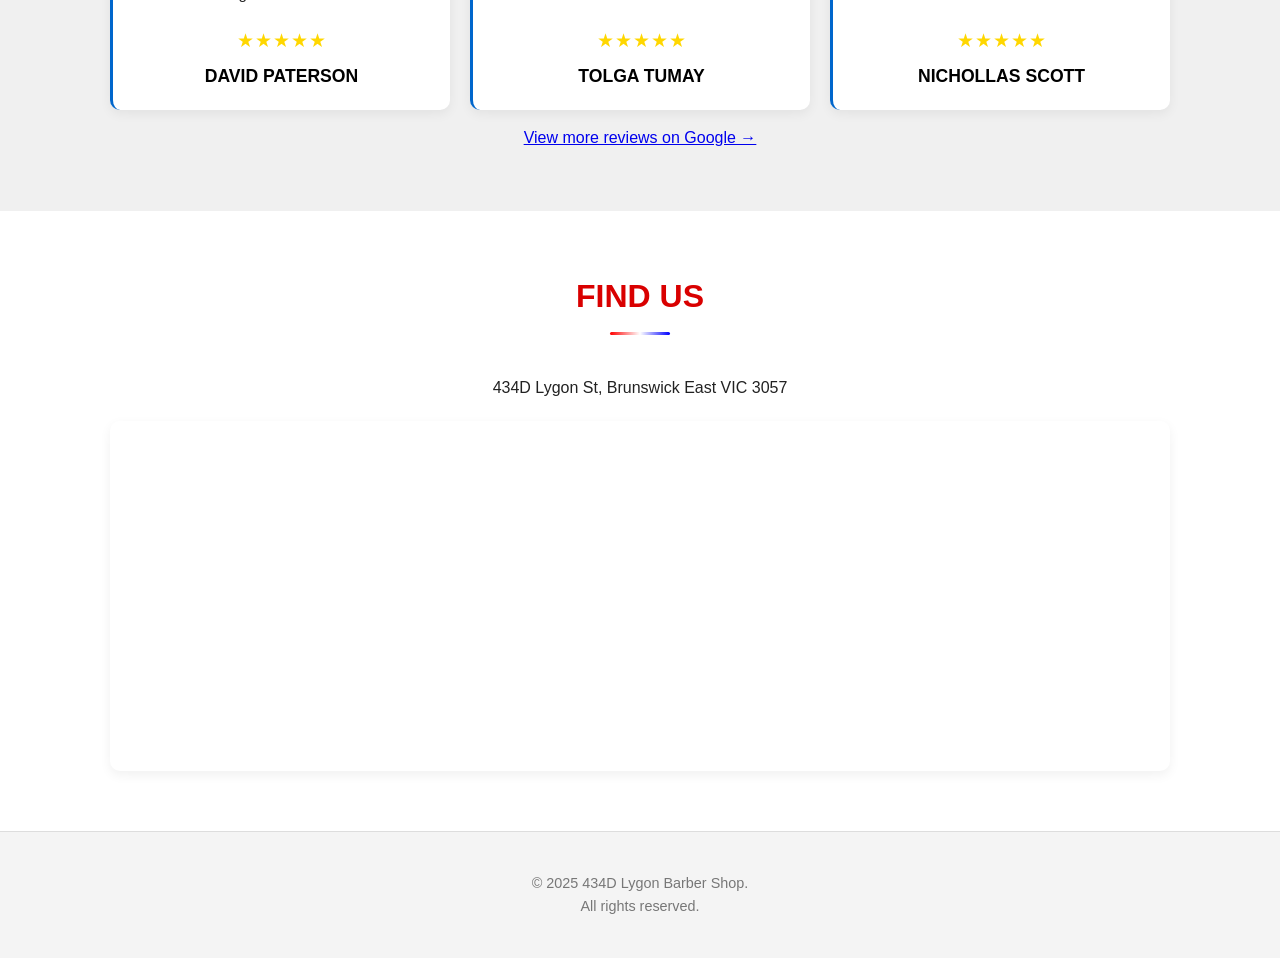
==== commit 816dbd18: "Update index.html" ====
--- a/index.html
+++ b/index.html
@@ -197,8 +197,8 @@
 <!-- Footer -->
 <footer class="main-footer">
   <div class="container">
-    <p style="text-align:center;">&copy; 2025 434D Lygon Barber Shop. All rights reserved.</p>
-    <p style="text-align:center;">Website created by Nexus Industries.</p>
+    <p style="text-align:center;">&copy; 2025 434D Lygon Barber Shop.</p>
+    <p style="text-align:center;">All rights reserved.</p>
   </div>
 </footer>
 
--- a/style.css
+++ b/style.css
@@ -482,6 +482,7 @@
 }
 
 /* About Section */
+/* About Section */
 .about-section {
   background: #ffffff;
 }
@@ -491,34 +492,30 @@
   align-items: center;
   gap: 40px;
   max-width: 1100px;
-  margin: 0 auto;
-  margin-top: 30px;
+  margin: 30px auto 0 auto;
 }
 
 .about-image {
   flex: 1;
+  display: flex;
+  justify-content: center;
+  align-items: center;
   margin-top: 20px;
 }
 
 .about-image img {
+  display: block;
   width: 100%;
   max-width: 420px;
-
-  aspect-ratio: 1 / 1;   /* Makes image square */
-  object-fit: cover;     /* Crops image nicely */
+  aspect-ratio: 1 / 1;
+  object-fit: cover;
   object-position: center top;
-
   border-radius: 12px;
   box-shadow: 0 6px 18px rgba(0, 0, 0, 0.12);
 
-  opacity: 0;
-  transform: translateY(20px);
-  transition: opacity 0.6s ease, transform 0.6s ease;
-}
-
-.about-image img.visible {
   opacity: 1;
-  transform: translateY(0);
+  visibility: visible;
+  transform: none;
 }
 
 .about-text {
@@ -537,6 +534,10 @@
   .about-content {
     flex-direction: column;
     text-align: center;
+  }
+
+  .about-image {
+    width: 100%;
   }
 
   .about-image img {
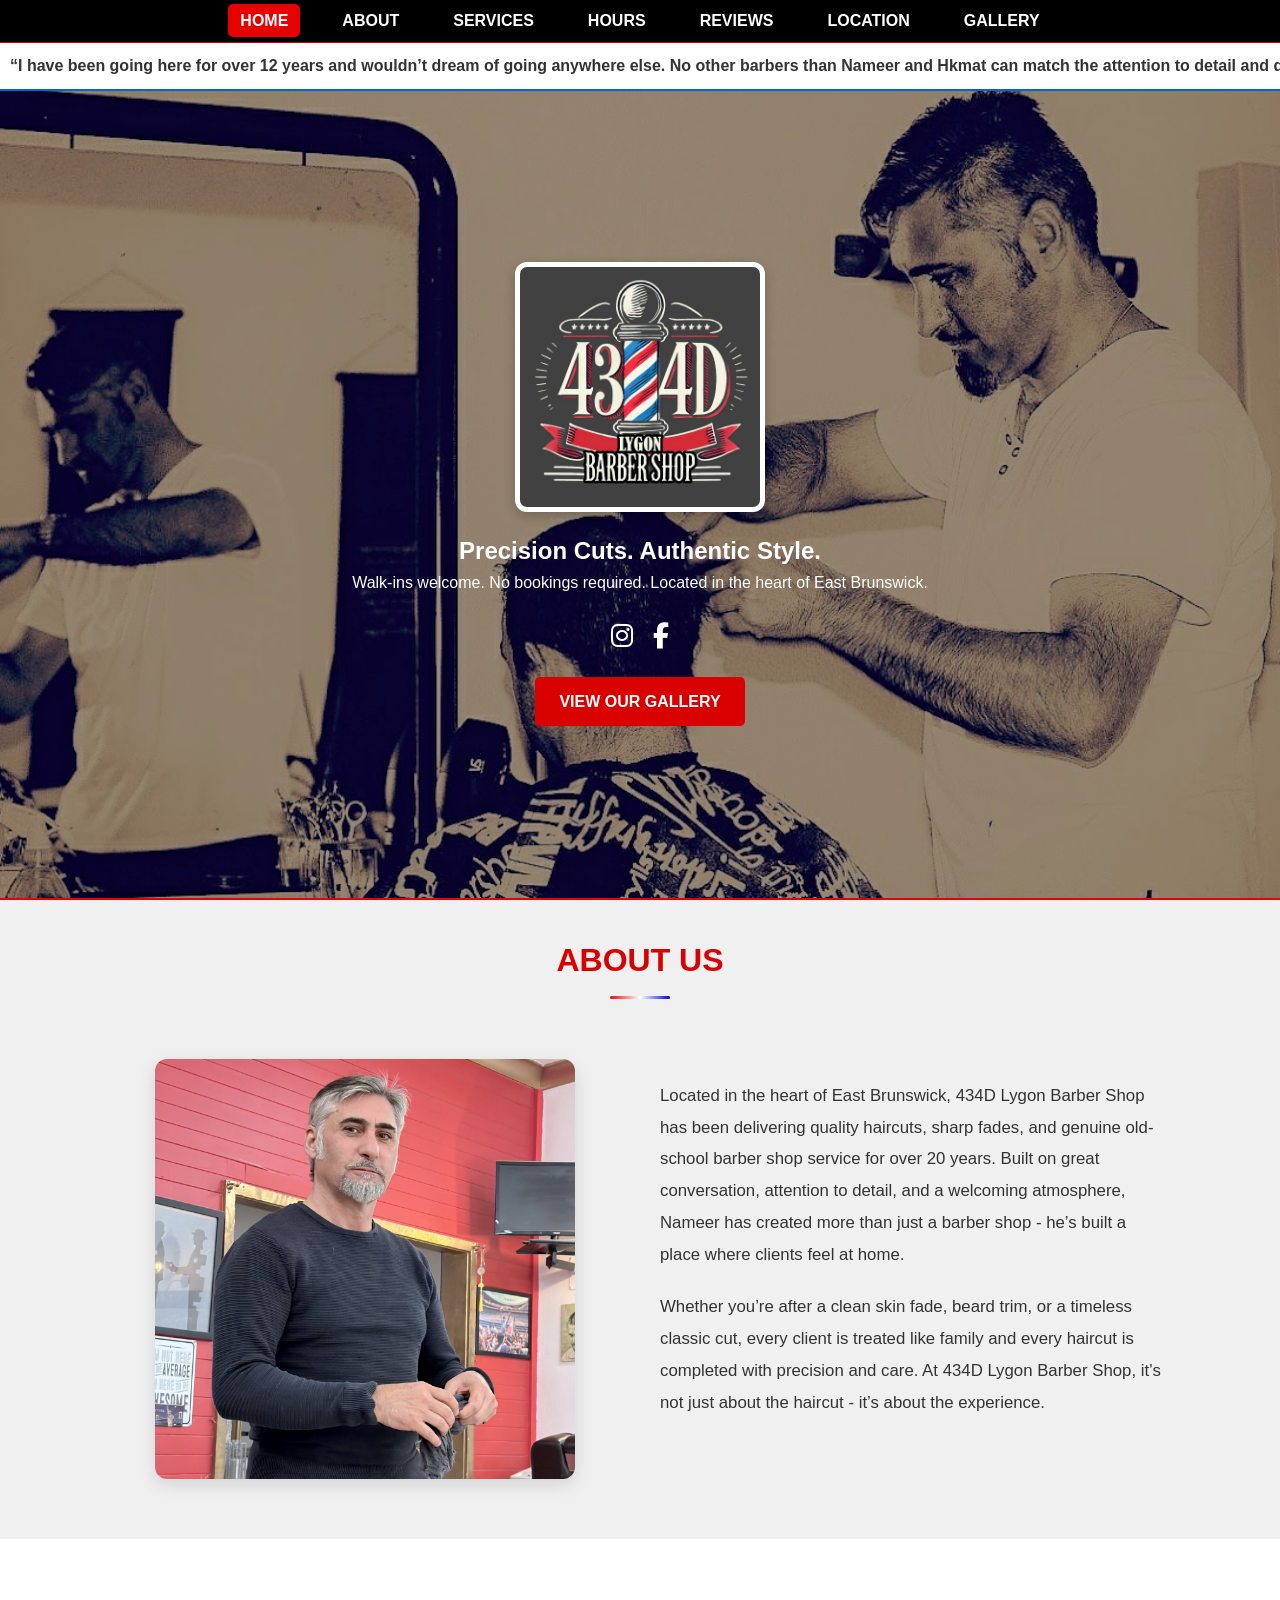
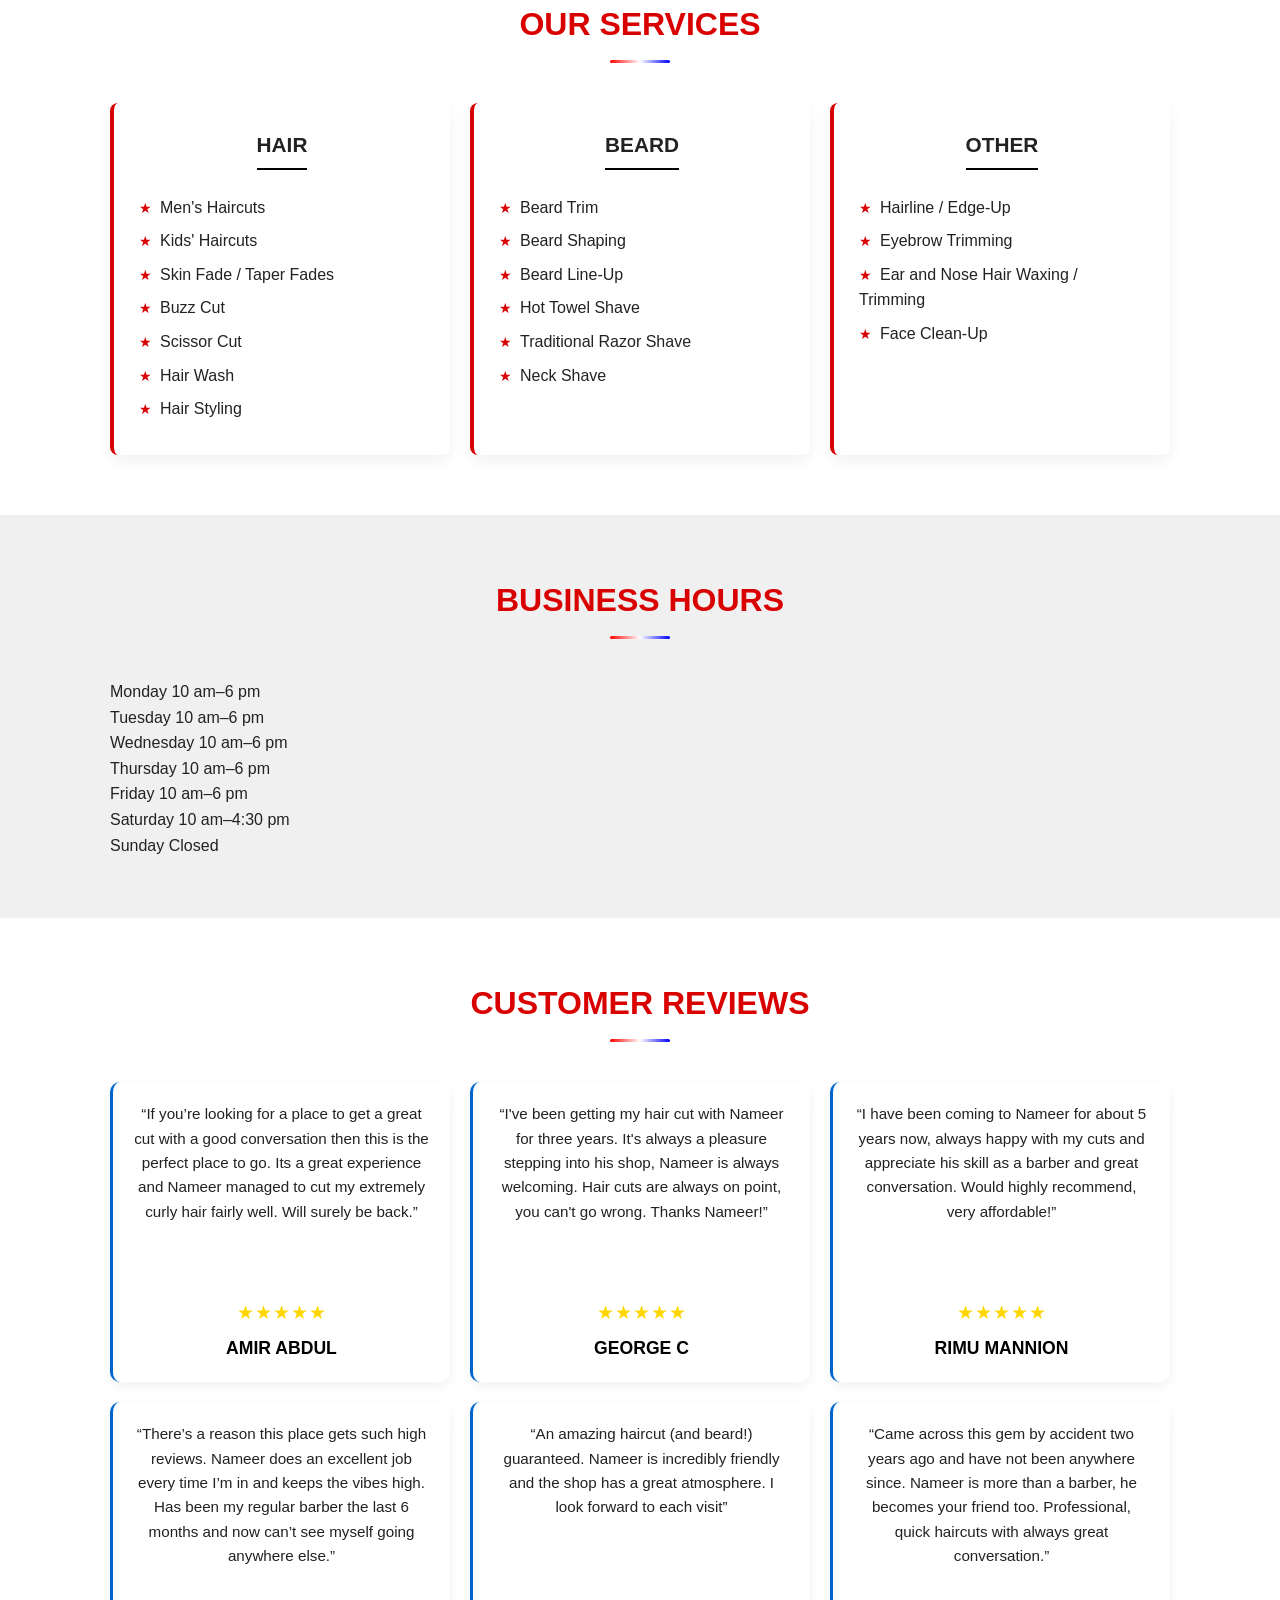
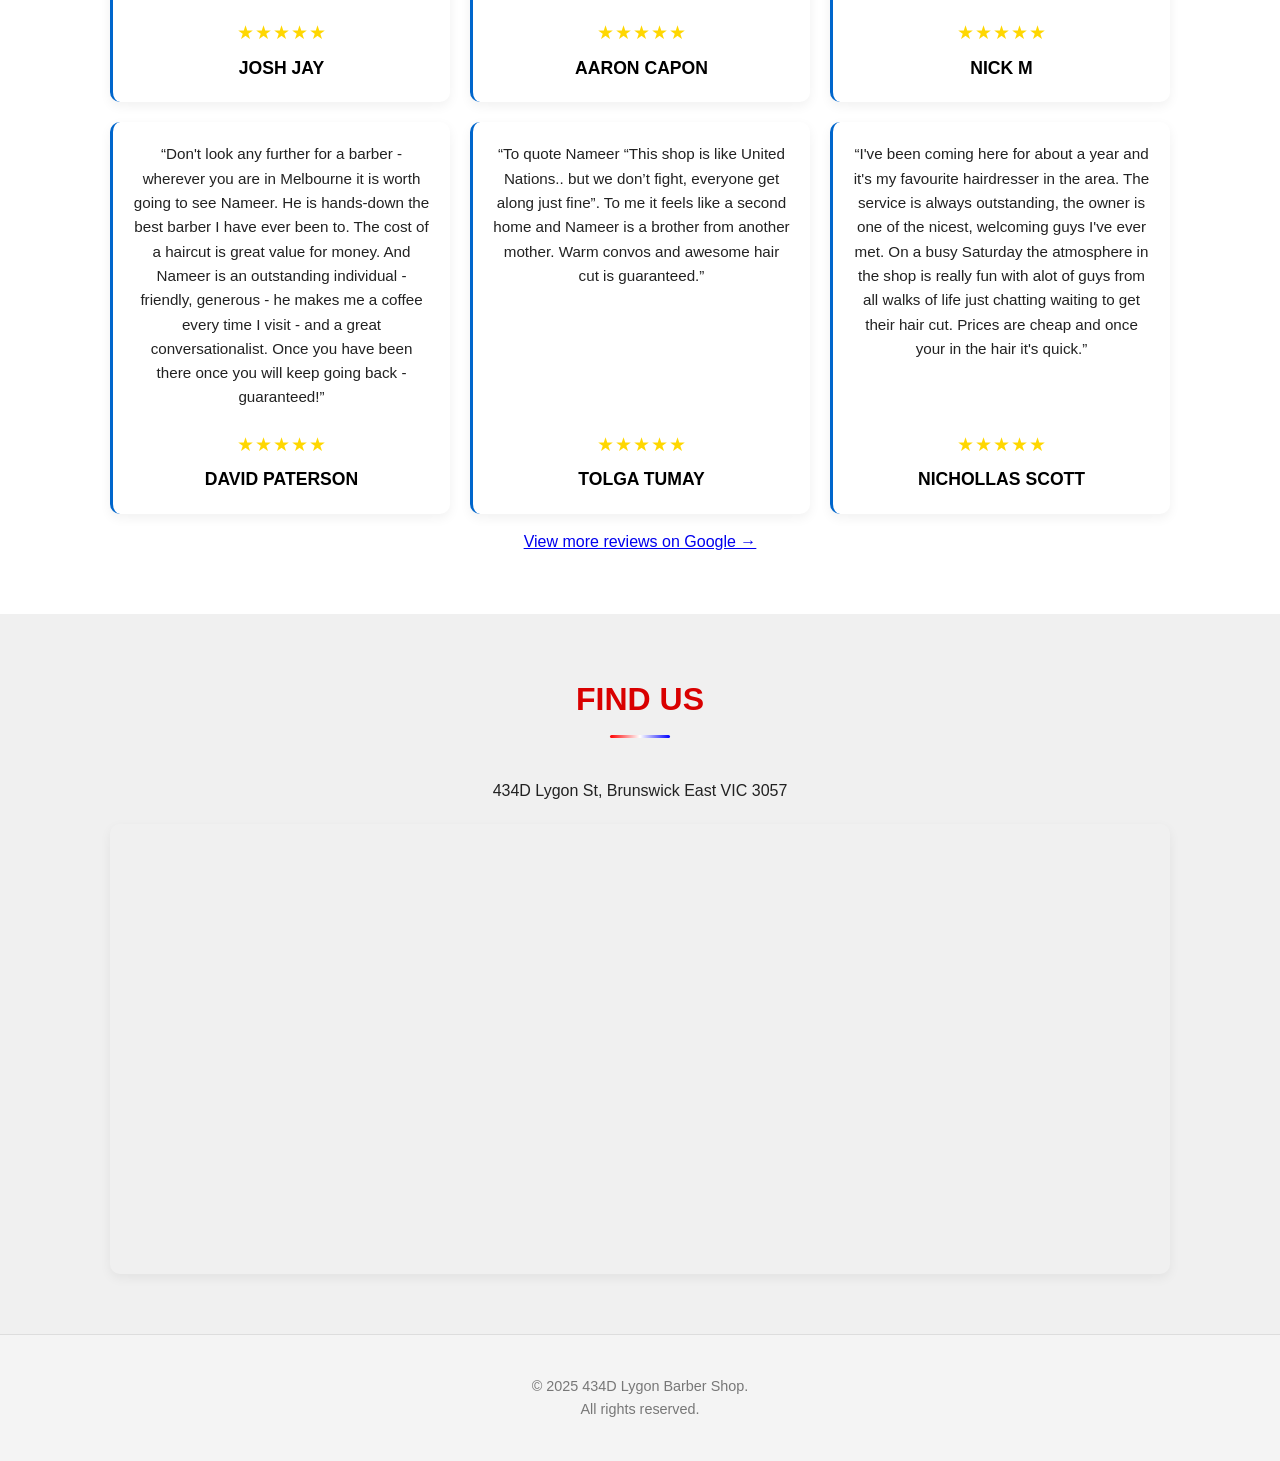
==== commit 529f298d: "Update index.html" ====
--- a/index.html
+++ b/index.html
@@ -17,6 +17,7 @@
     <li><a href="#home" class="active">Home</a></li>
     <li><a href="#about">About</a></li>
     <li><a href="#services">Services</a></li>
+    <li><a href="#hours">Hours</a></li>
     <li><a href="#reviews">Reviews</a></li>
     <li><a href="#location">Location</a></li>
     <li><a href="gallery.html">Gallery</a></li>
@@ -119,6 +120,50 @@
   </div>
 </section>
 
+<!-- Business Hours -->
+<section id="hours" class="section business-hours-section">
+  <div class="container">
+    <h2>BUSINESS HOURS</h2>
+
+    <div class="business-hours-box">
+      <div class="hours-row">
+        <span>Monday</span>
+        <span>10 am–6 pm</span>
+      </div>
+
+      <div class="hours-row">
+        <span>Tuesday</span>
+        <span>10 am–6 pm</span>
+      </div>
+
+      <div class="hours-row">
+        <span>Wednesday</span>
+        <span>10 am–6 pm</span>
+      </div>
+
+      <div class="hours-row">
+        <span>Thursday</span>
+        <span>10 am–6 pm</span>
+      </div>
+
+      <div class="hours-row">
+        <span>Friday</span>
+        <span>10 am–6 pm</span>
+      </div>
+
+      <div class="hours-row">
+        <span>Saturday</span>
+        <span>10 am–4:30 pm</span>
+      </div>
+
+      <div class="hours-row closed">
+        <span>Sunday</span>
+        <span>Closed</span>
+      </div>
+    </div>
+  </div>
+</section>
+
 <!-- Reviews -->
 <section id="reviews" class="section">
   <div class="container">
@@ -188,7 +233,7 @@
     <div style="display: flex; justify-content: center;">
       <iframe
         src="https://www.google.com/maps/embed?pb=!1m18!1m12!1m3!1d3155.0376974718254!2d144.9705641!3d-37.764214!2m3!1f0!2f0!3f0!3m2!1i1024!2i768!4f13.1!3m3!1m2!1s0x6ad64359f3d57871%3A0x3bf497d555fc405f!2s434D%20Lygon%20Barber%20Shop!5e0!3m2!1sen!2sau!4v1680000000000!5m2!1sen!2sau"
-        width="100%" height="350" style="border:0; border-radius: 10px;" allowfullscreen="" loading="lazy"
+        width="100%" height="450" style="border:0; border-radius: 10px;" allowfullscreen="" loading="lazy"
         referrerpolicy="no-referrer-when-downgrade"></iframe>
     </div>
   </div>
@@ -257,7 +302,7 @@
   function centerActiveNavLink(activeLink) {
     if (window.innerWidth <= 768) {
       activeLink.scrollIntoView({
-        behavior: 'smooth',
+        behavior: 'auto',
         inline: 'center',
         block: 'nearest'
       });
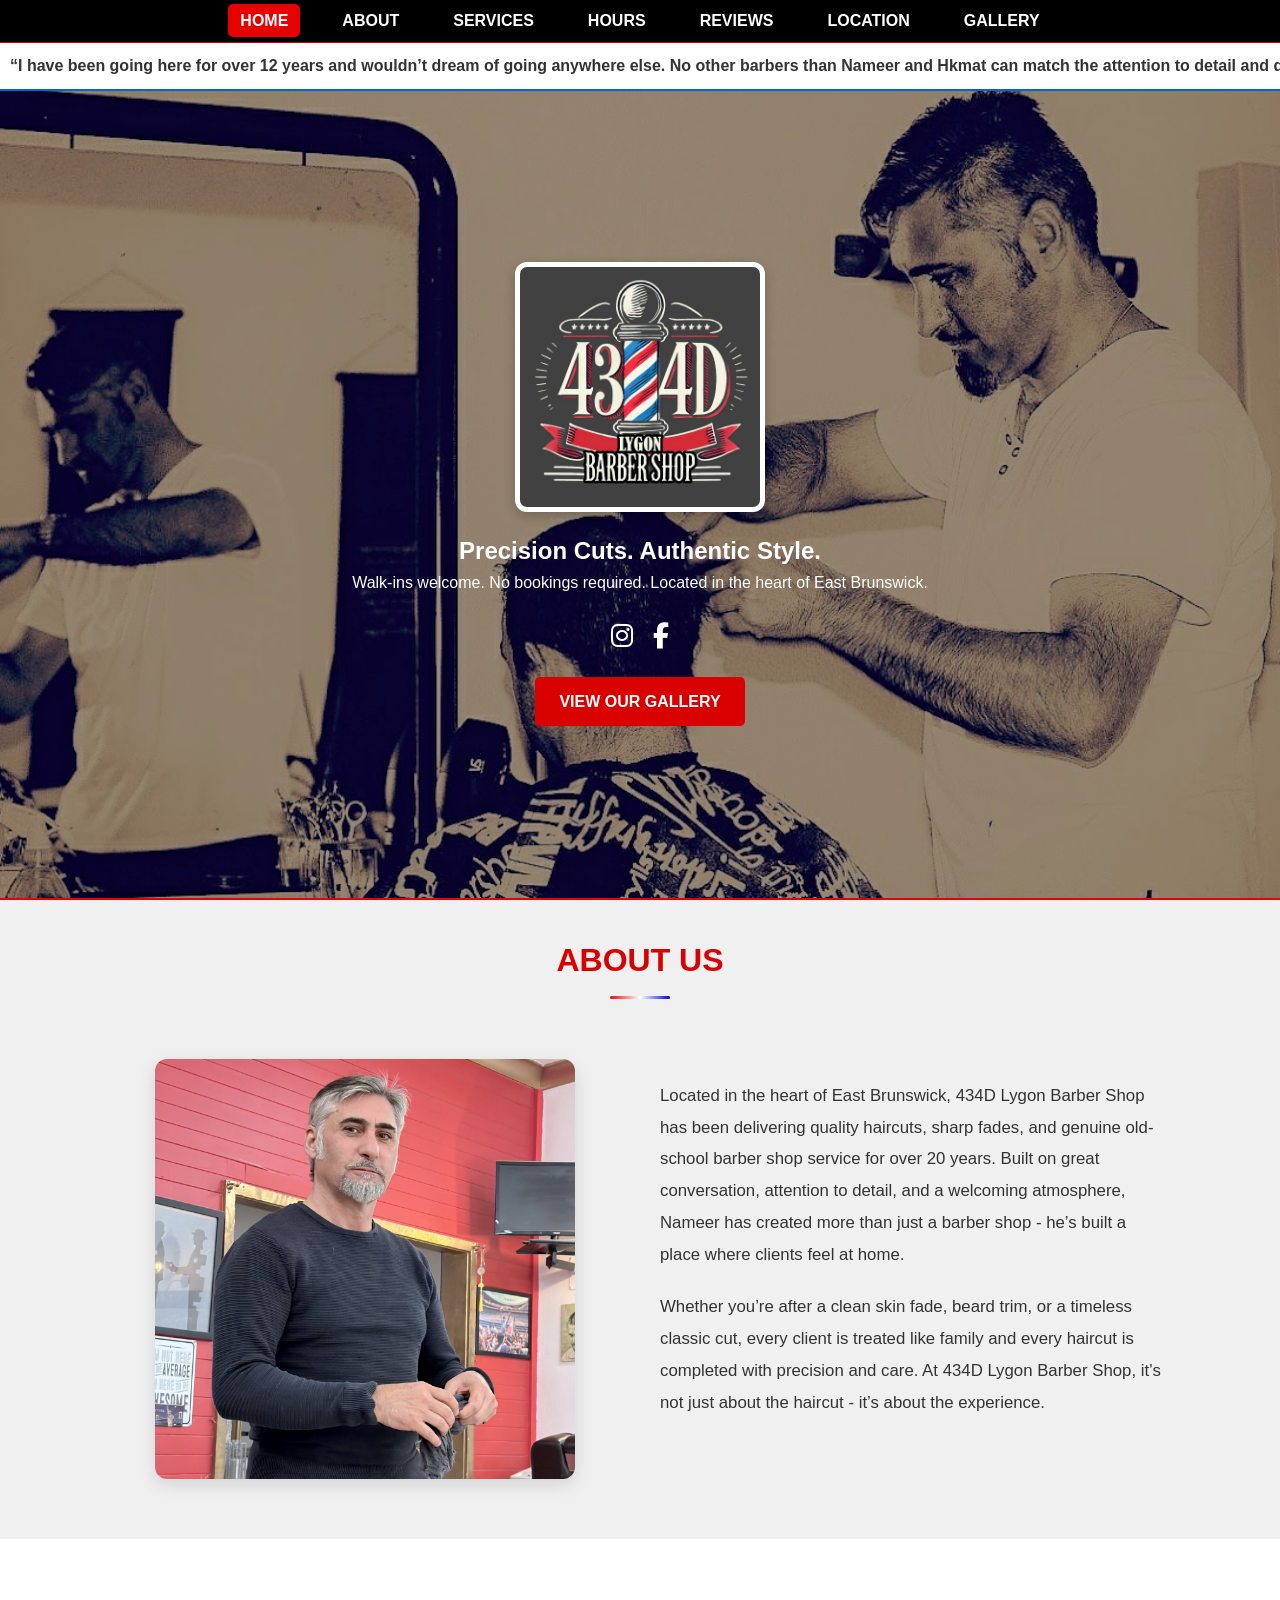
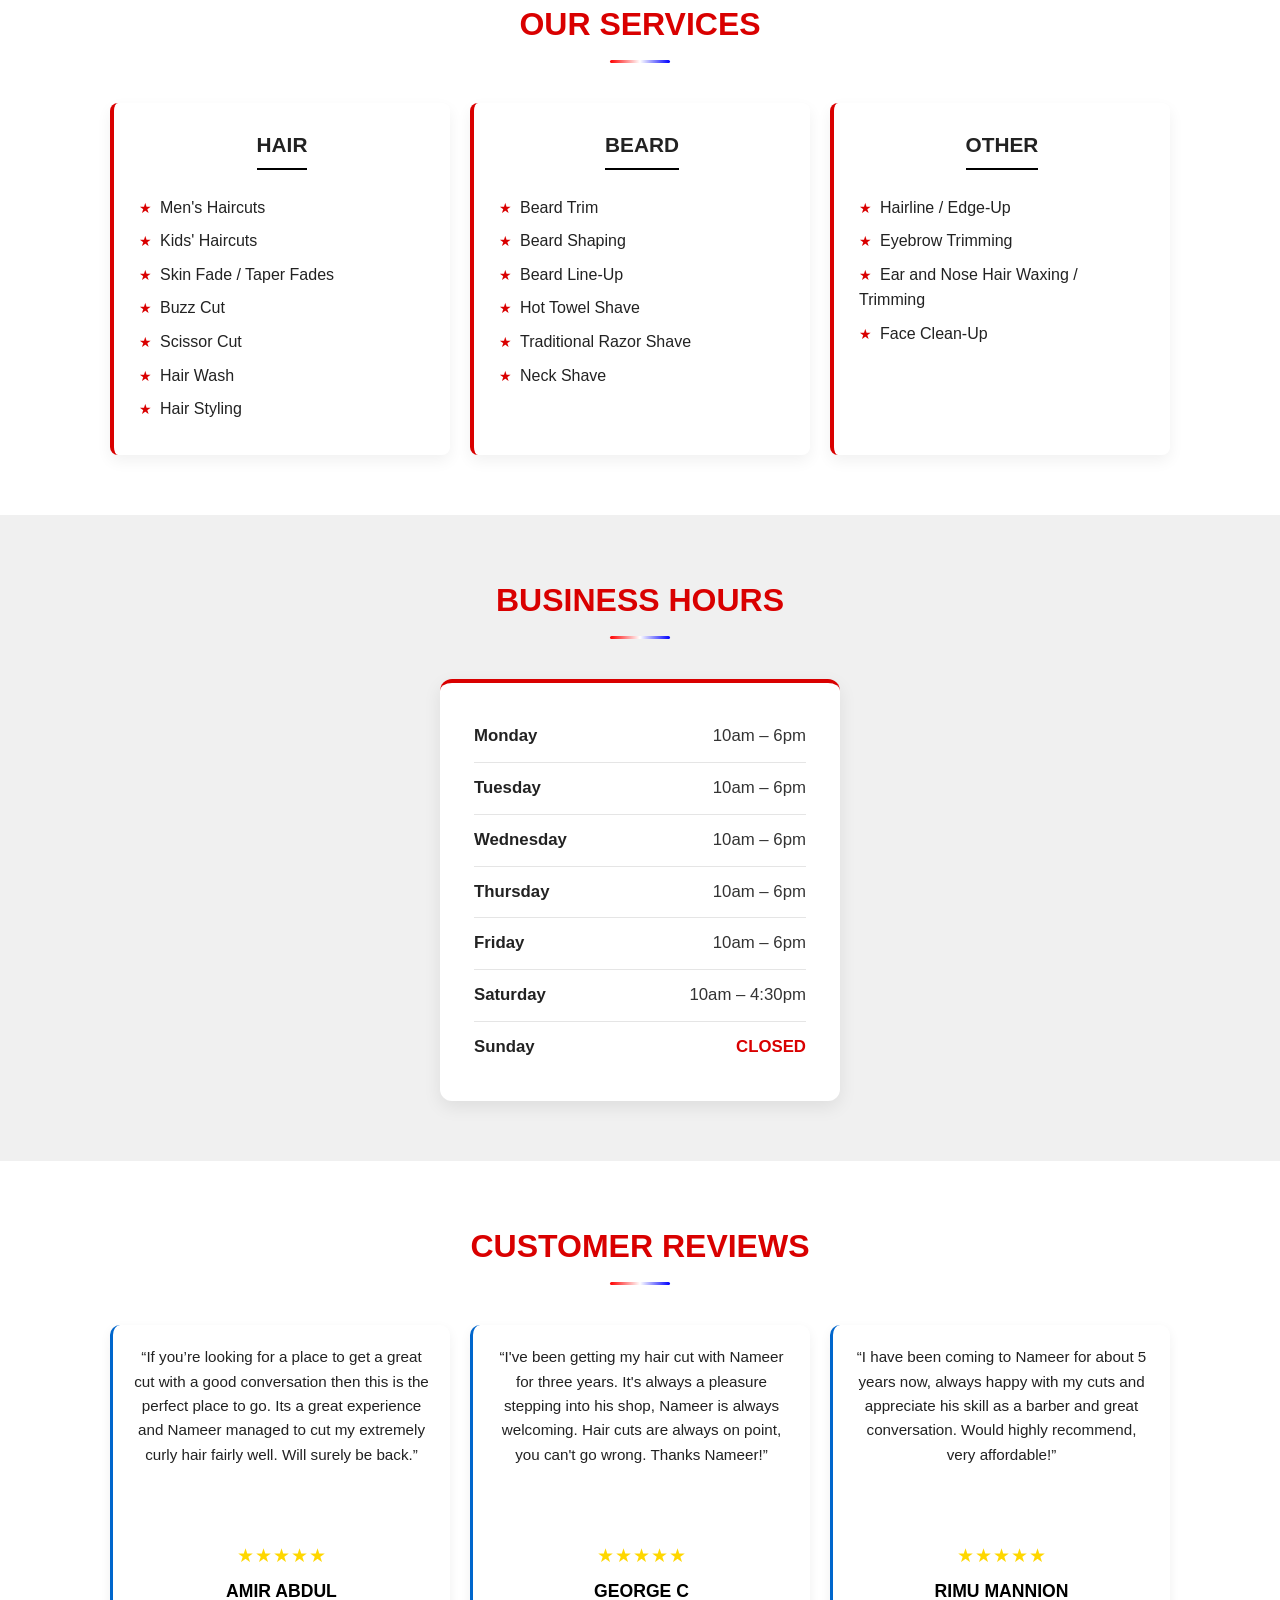
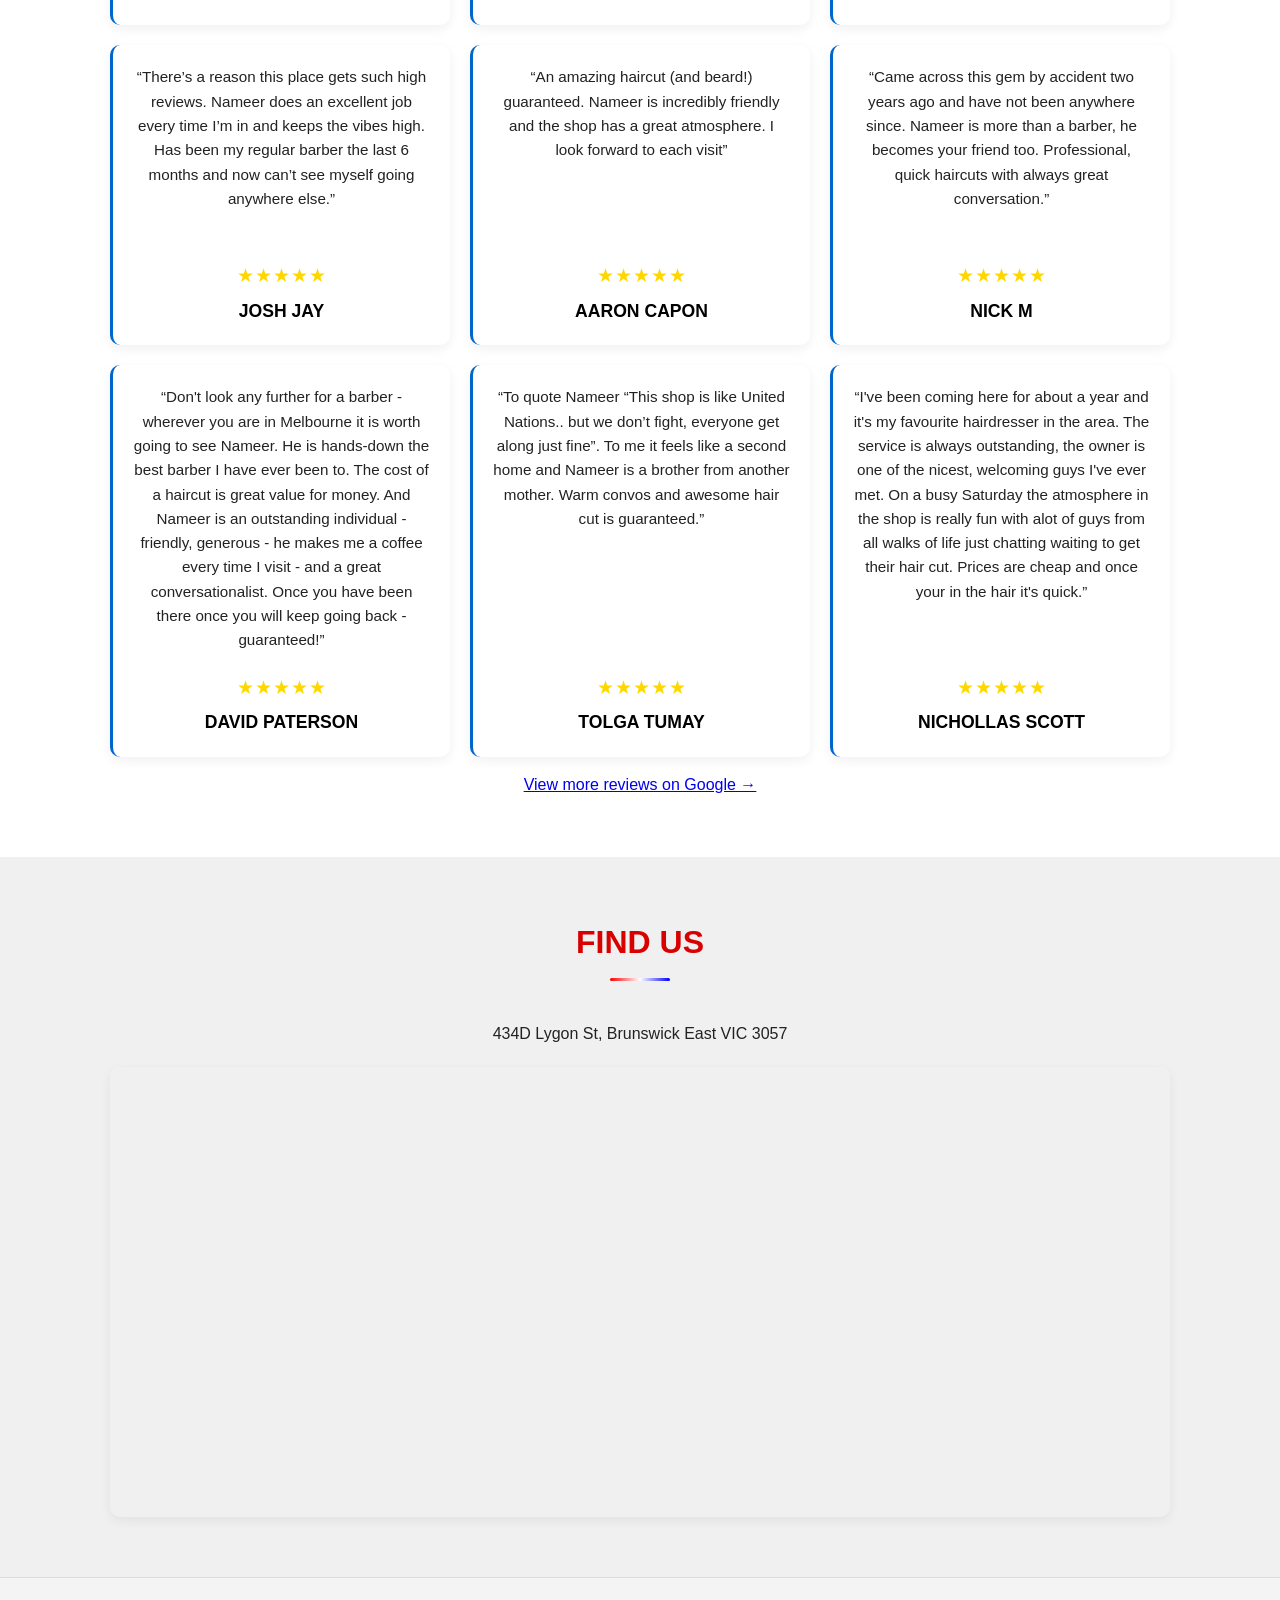
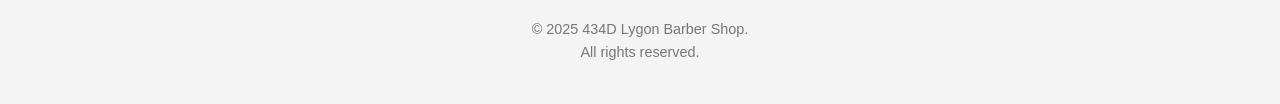
==== commit 3165b9e4: "Update index.html" ====
--- a/index.html
+++ b/index.html
@@ -128,37 +128,37 @@
     <div class="business-hours-box">
       <div class="hours-row">
         <span>Monday</span>
-        <span>10 am–6 pm</span>
+        <span>10am – 6pm</span>
       </div>
 
       <div class="hours-row">
         <span>Tuesday</span>
-        <span>10 am–6 pm</span>
+        <span>10am – 6pm</span>
       </div>
 
       <div class="hours-row">
         <span>Wednesday</span>
-        <span>10 am–6 pm</span>
+        <span>10am – 6pm</span>
       </div>
 
       <div class="hours-row">
         <span>Thursday</span>
-        <span>10 am–6 pm</span>
+        <span>10am – 6pm</span>
       </div>
 
       <div class="hours-row">
         <span>Friday</span>
-        <span>10 am–6 pm</span>
+        <span>10am – 6pm</span>
       </div>
 
       <div class="hours-row">
         <span>Saturday</span>
-        <span>10 am–4:30 pm</span>
+        <span>10am – 4:30pm</span>
       </div>
 
       <div class="hours-row closed">
         <span>Sunday</span>
-        <span>Closed</span>
+        <span>CLOSED</span>
       </div>
     </div>
   </div>
--- a/style.css
+++ b/style.css
@@ -529,6 +529,61 @@
   margin-bottom: 20px;
 }
 
+/* Business Hours */
+.business-hours-section {
+  background: #ffffff;
+}
+
+.business-hours-box {
+  max-width: 400px;
+  margin: 0 auto;
+  background: #ffffff;
+  color: #222;
+  padding: 28px 34px;
+  border-radius: 12px;
+  box-shadow: 0 6px 18px rgba(0, 0, 0, 0.08);
+  border-top: 4px solid #d90000;
+}
+
+.hours-row {
+  display: flex;
+  justify-content: space-between;
+  gap: 30px;
+  padding: 12px 0;
+  border-bottom: 1px solid #e5e5e5;
+  font-size: 1.05rem;
+}
+
+.hours-row:last-child {
+  border-bottom: none;
+}
+
+.hours-row span:first-child {
+  font-weight: bold;
+  color: #222;
+}
+
+.hours-row span:last-child {
+  color: #333;
+}
+
+.hours-row.closed span:last-child {
+  color: #d90000;
+  font-weight: bold;
+}
+
+/* Mobile Business Hours */
+@media (max-width: 500px) {
+  .business-hours-box {
+    padding: 24px 22px;
+  }
+
+  .hours-row {
+    font-size: 1rem;
+    gap: 20px;
+  }
+}
+
 /* Mobile Responsive */
 @media (max-width: 768px) {
   .about-content {
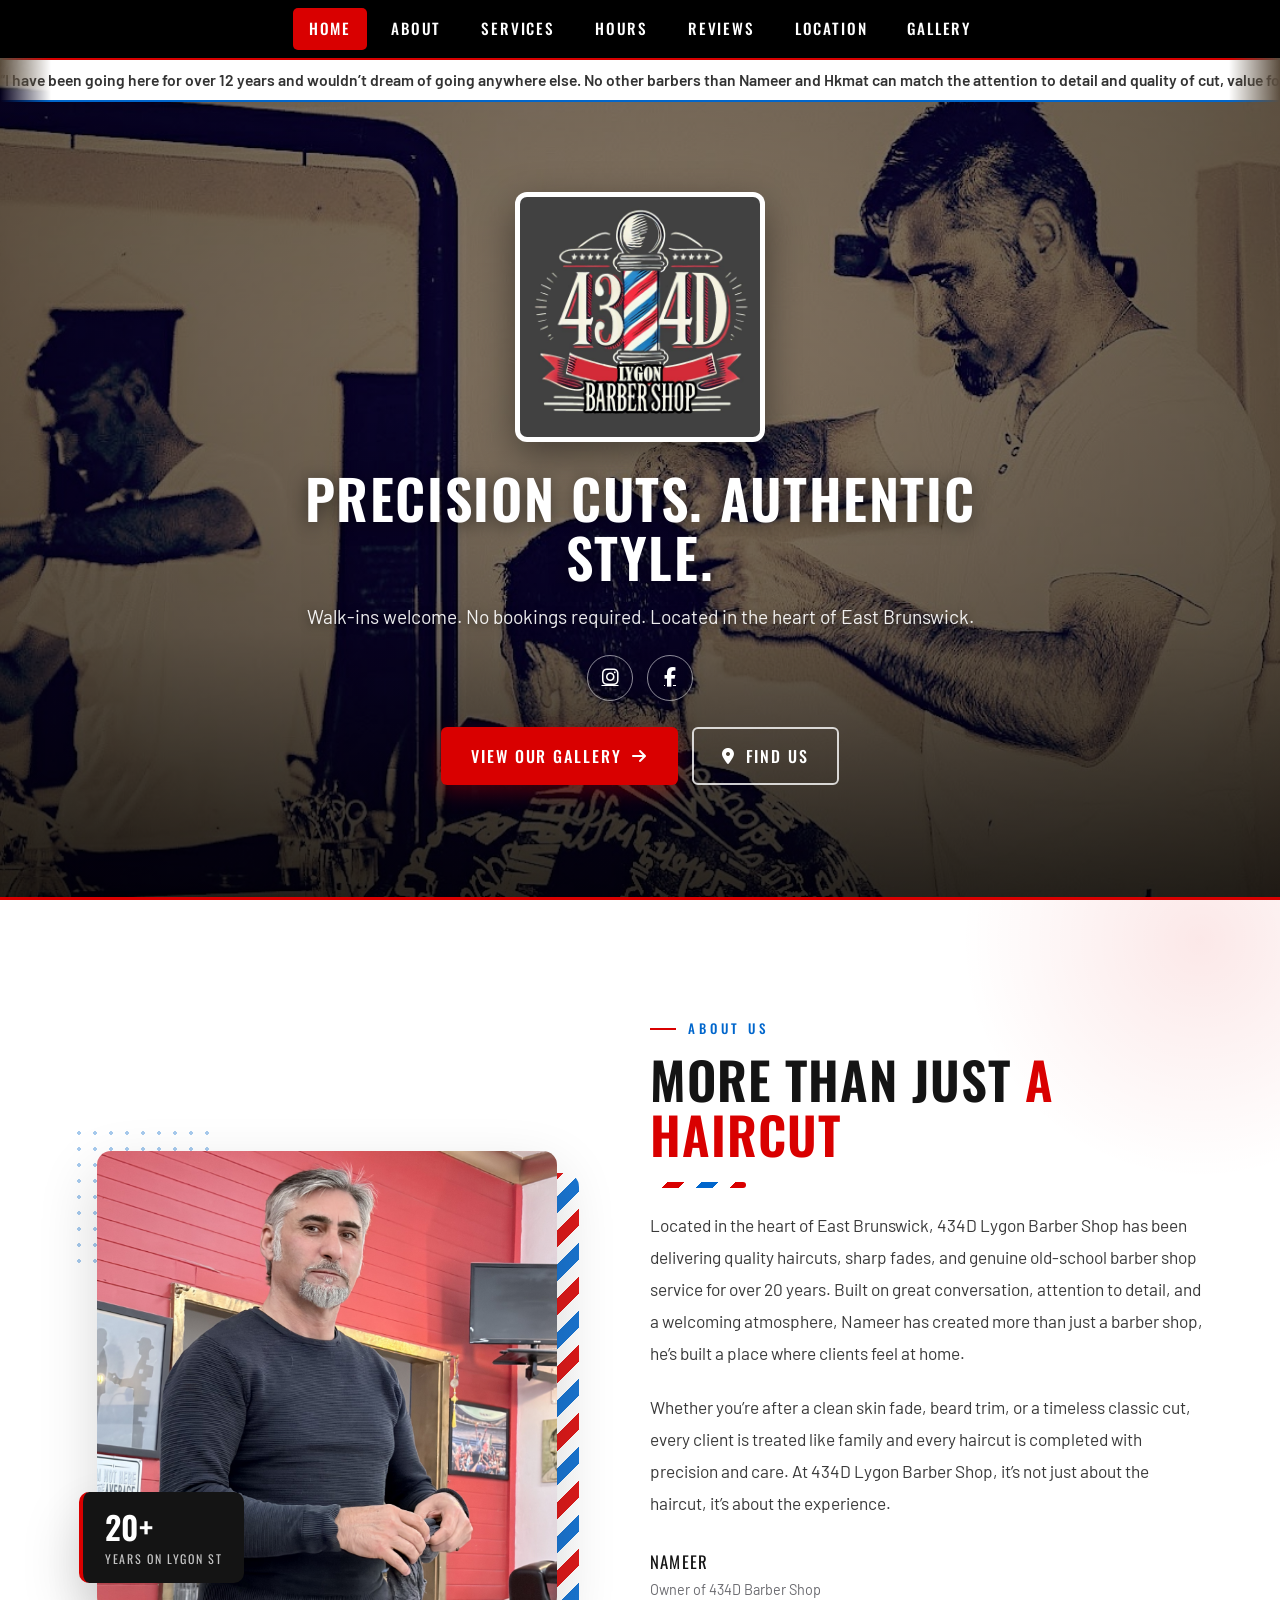
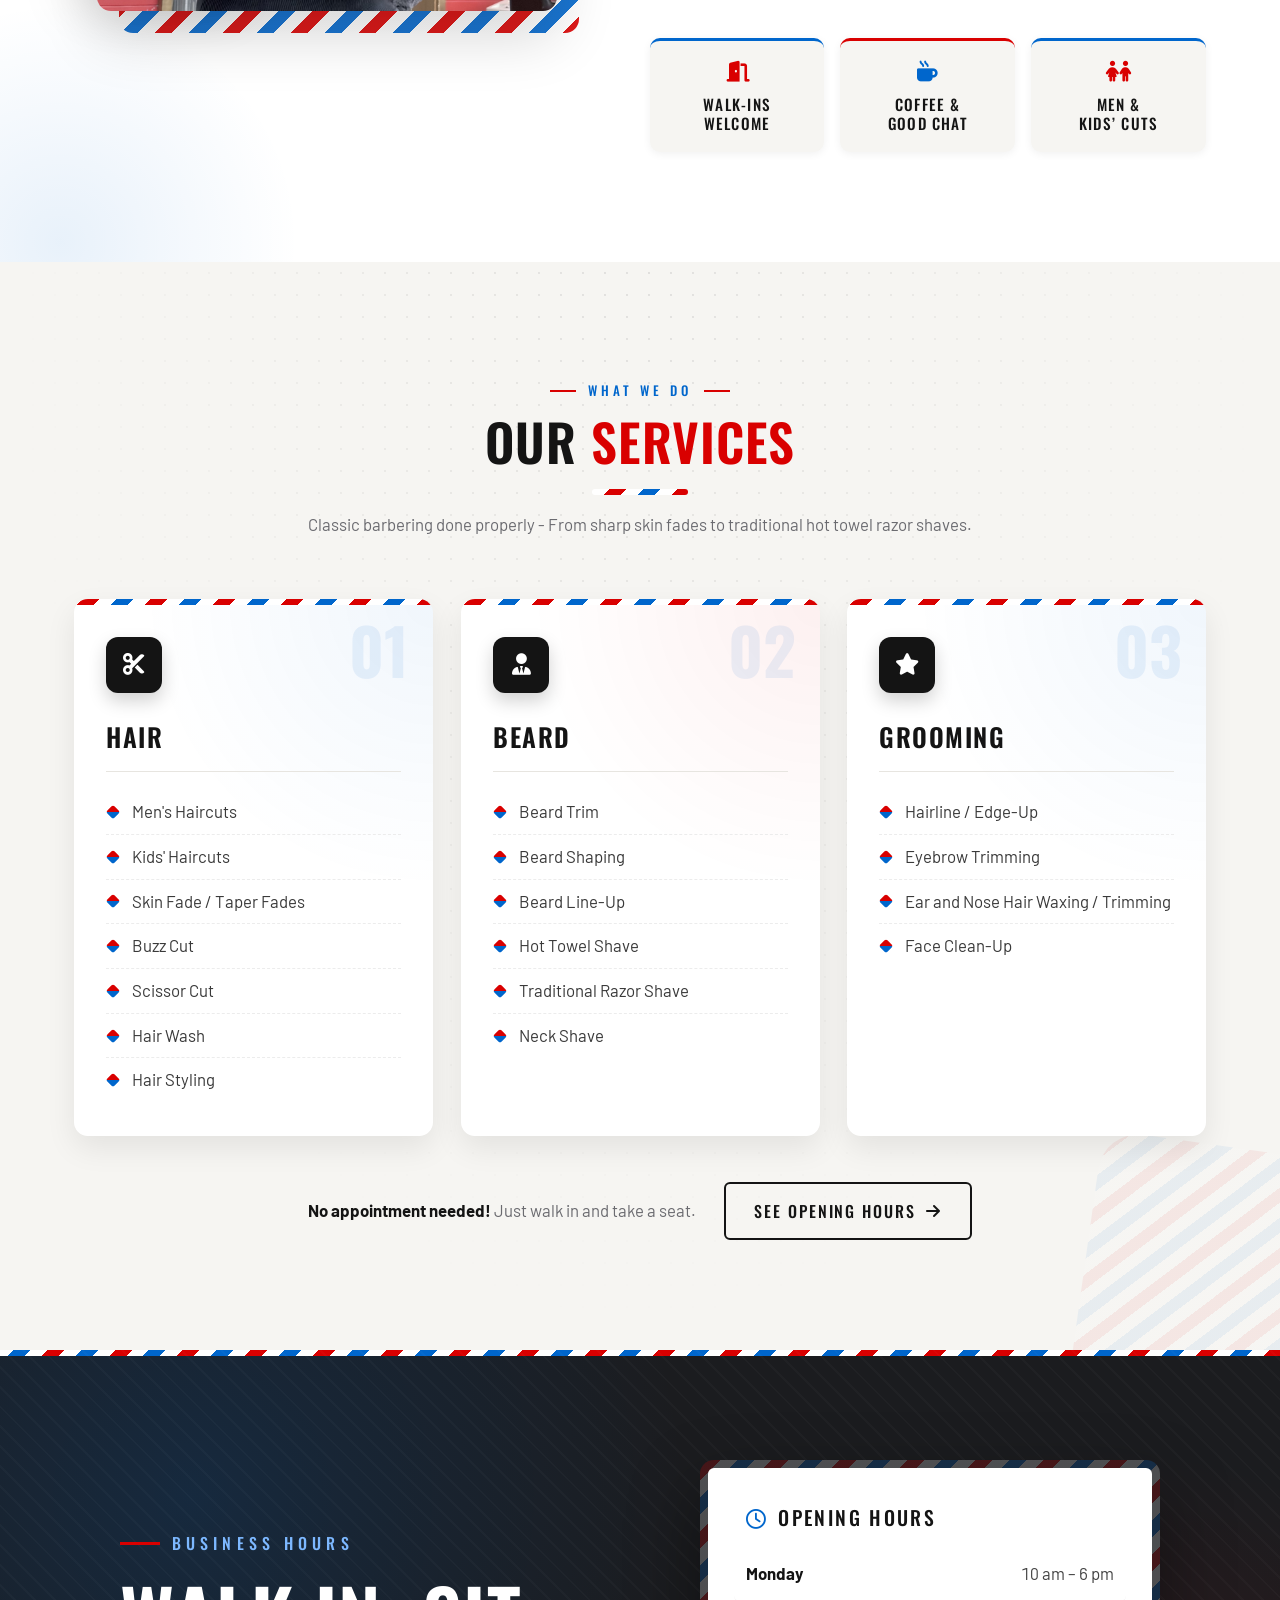
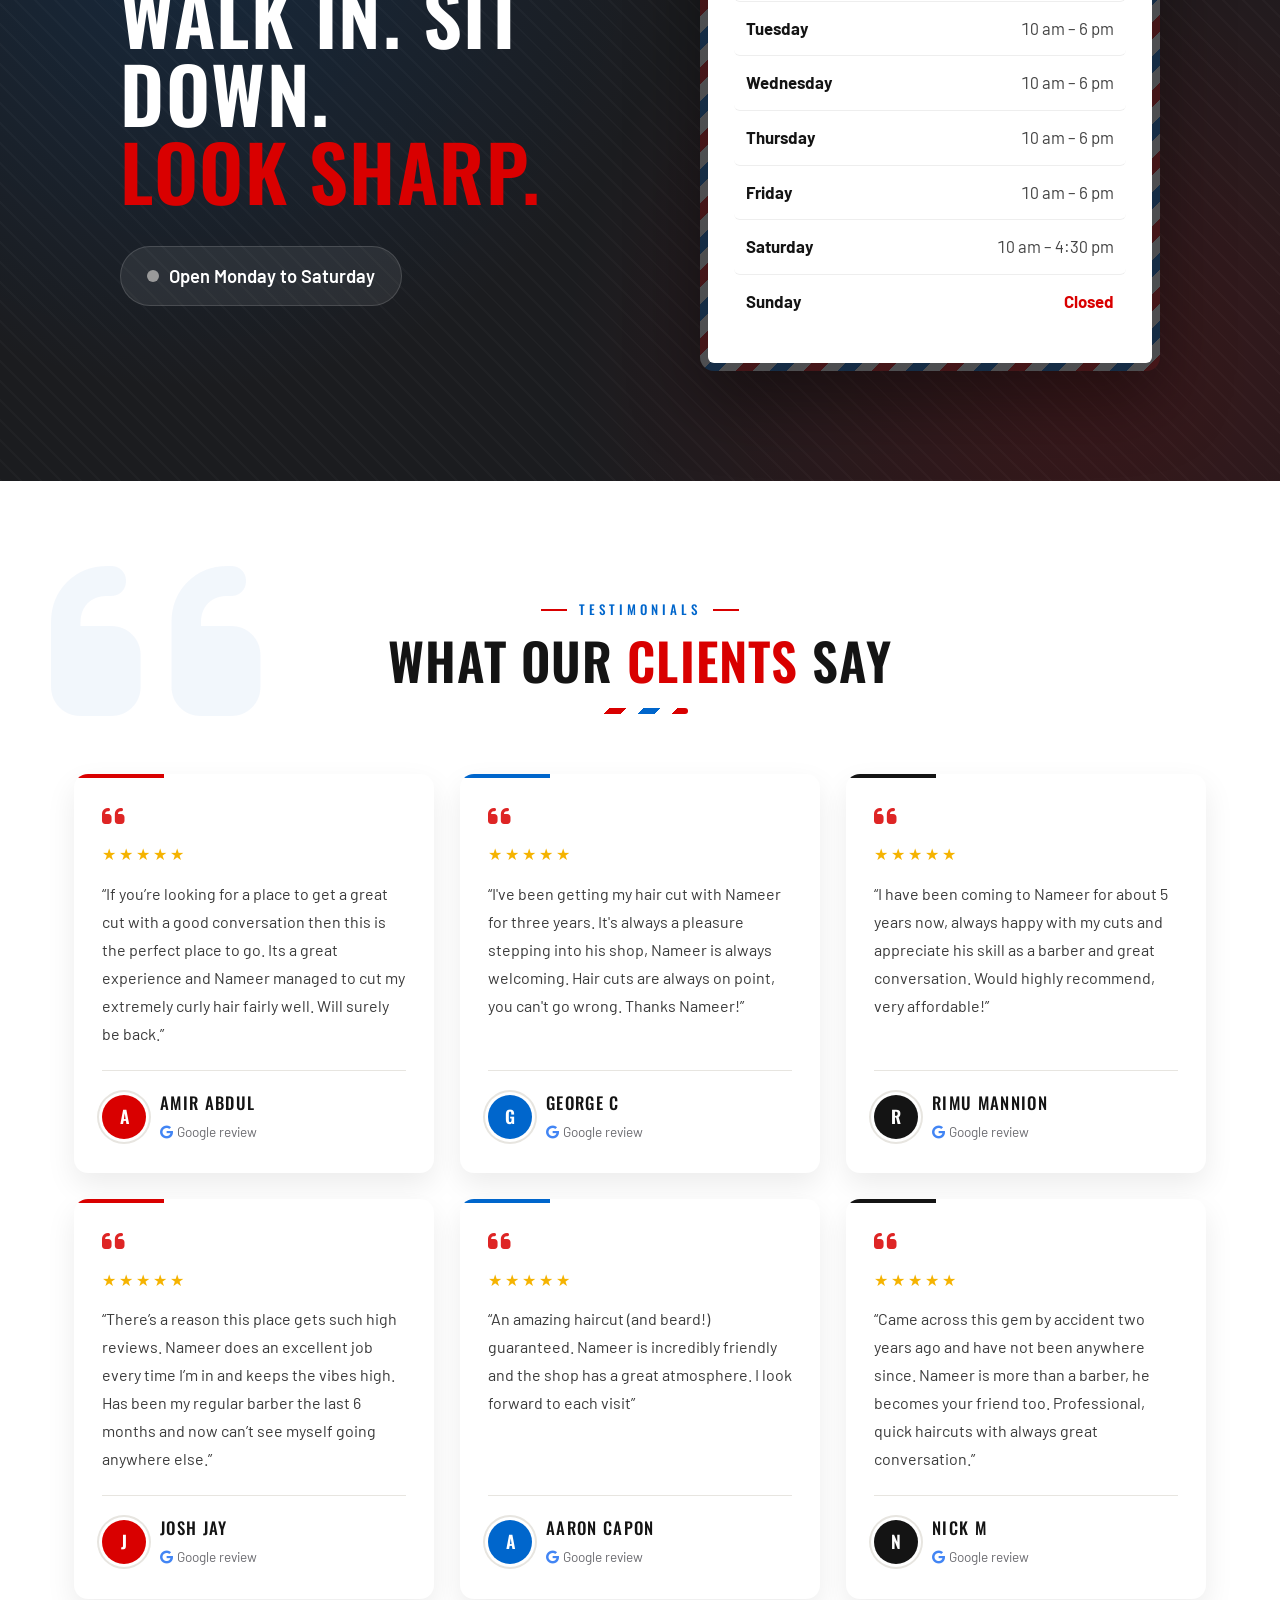
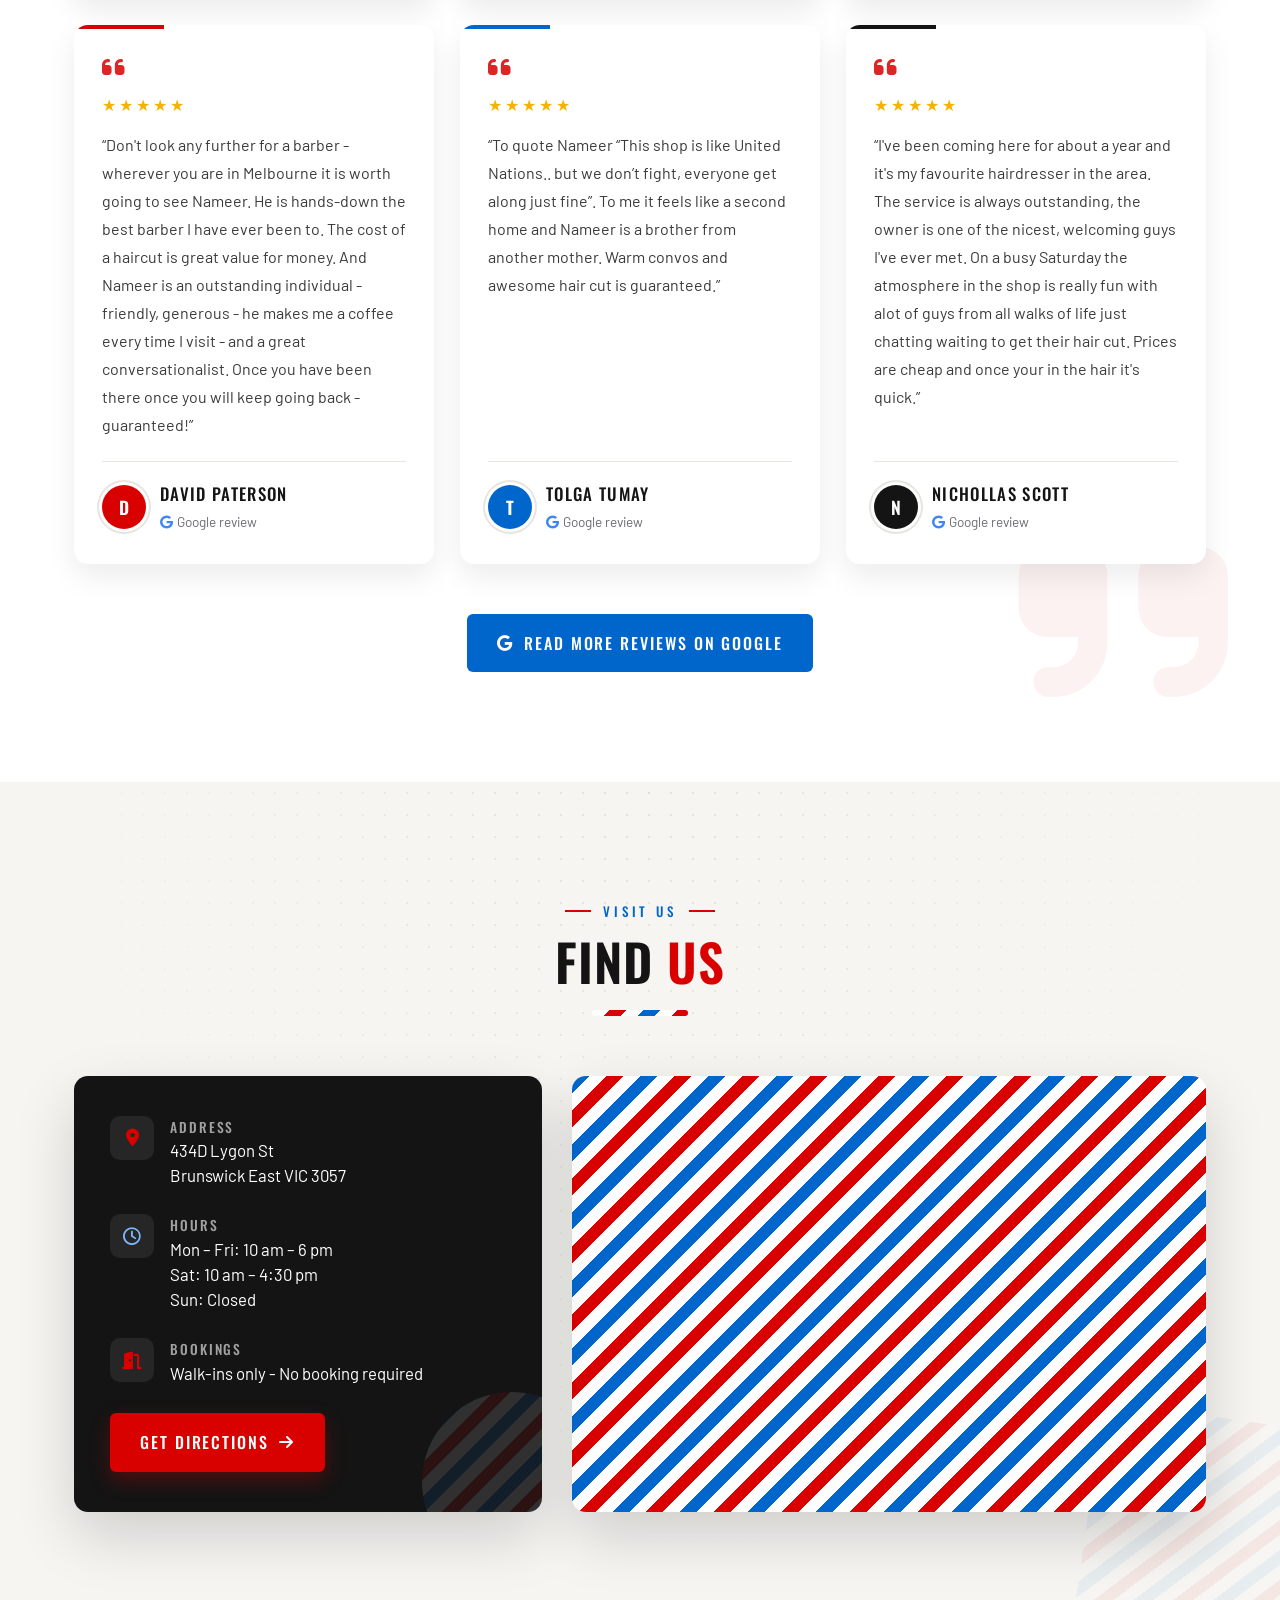
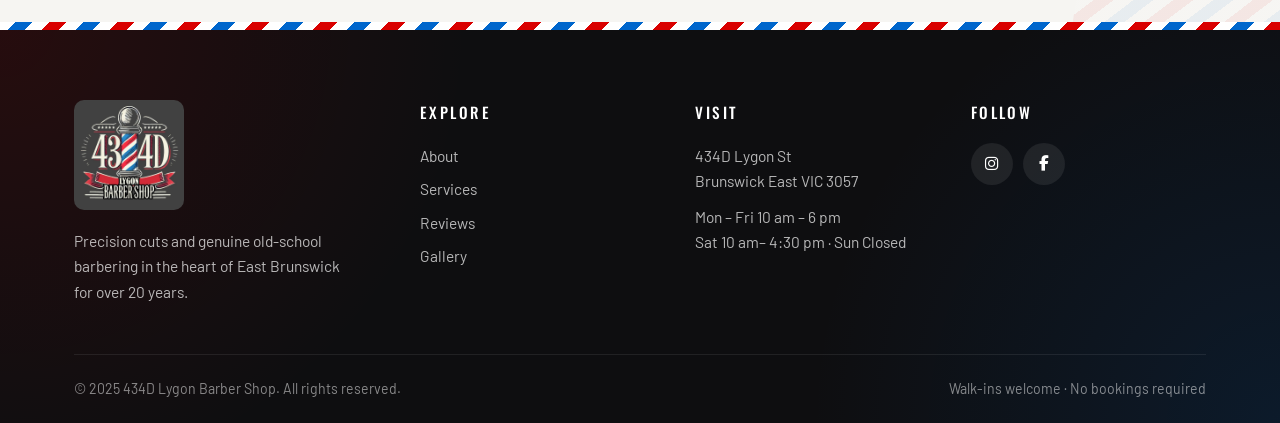
==== commit 17066c93: "Add files via upload" ====
--- a/index.html
+++ b/index.html
@@ -1,347 +1,421 @@
-<!DOCTYPE html>
-<html lang="en">
-<head>
-  <meta charset="UTF-8" />
-  <meta name="viewport" content="width=device-width, initial-scale=1.0" />
-  <title>434D Lygon Barber Shop</title>
-  <link rel="stylesheet" href="style.css" />
-  <link rel="stylesheet" href="https://cdnjs.cloudflare.com/ajax/libs/font-awesome/6.4.0/css/all.min.css" />
-</head>
-<body>
-
-<canvas id="backgroundCanvas"></canvas>
-
-<!-- Fixed Navigation Bar -->
-<nav class="hero-nav">
-  <ul>
-    <li><a href="#home" class="active">Home</a></li>
-    <li><a href="#about">About</a></li>
-    <li><a href="#services">Services</a></li>
-    <li><a href="#hours">Hours</a></li>
-    <li><a href="#reviews">Reviews</a></li>
-    <li><a href="#location">Location</a></li>
-    <li><a href="gallery.html">Gallery</a></li>
-  </ul>
-</nav>
-
-<!-- Fixed Review Banner Below Nav -->
-<div class="review-banner-wrapper fixed-review-banner">
-  <div class="review-banner-track">
-    <div class="review-banner">
-      <span>“I have been going here for over 12 years and wouldn’t dream of going anywhere else. No other barbers than Nameer and Hkmat can match the attention to detail and quality of cut, value for money, and highly entertaining and educational banter. A true barber shop, would give 10 stars if I could.” ★★★★★</span>
-      <span>“If I could give Nameer a 10 star review I would. An absolute gentleman and talented barber. Have been going to him for years and now taking my son too. The results speak for themselves. Nameer…. You’re the best!!” ★★★★★</span>
-      <span>“Thank god I found this place. My go to barber for Brunswick area. Cheap, great service, lovely owner and of course my skin fade haircut is always well done! Also great complimentary coffee” ★★★★★</span>
-      <span>“Nameer is a great Barber and a warm, friendly guy. Sorts me out with a great undercut/fade and tamed moustache. Come here if you want to look sharp and have an interesting conversation.” ★★★★★</span>
-      <span>“Whether you're in Brunswick, Ballarat or Bendigo, a haircut from Nameer and colleagues is worth the trip! After a smile, warm welcome and expert trim, you can leave feeling renewed and ready to face whatever the world has in store for you.” ★★★★★</span>
-      <span>“The haircuts and the price are great, and Nameer entertains, cajoles, tells stories and keeps a great friendly vibe and energy going throughout your visit. Plus if you’re really well behaved he’ll provide a coffee too. The best barber I’ve found in Melbourne.” ★★★★★</span>
-      <span>“Nameer and his colleague who sometimes works there are both highly skilled, professional barbers who charge very reasonable prices compared to the usual hipster nonsense elsewhere. The business is a throwback to old school barber shops, where conversation is constant and people walk in and jump into the discourse instantly. Good place, great owner, excellent haircuts.” ★★★★★</span>
-      <span>“Finally found a friendly barber who is a gentleman even at the busiest of times. Always look forward to my next regular cut and highly recommend to anyone who values good service as well as honest and amusing banter over the nearby edgy hipster sideshows.” ★★★★★</span>
-      <span>“Best barber in Melbourne. Have been getting my haircut by Nameer for years now and highly recommend his shop / services.” ★★★★★</span>
-      <span>“It's been almost a year since I've been walking into Nameer's studio for a haircut , and I got to be honest it's always been a brighter day everytime I've stepped in and out of here. He's a magican when it comes to short hair cuts and an awesome person to have a chat with. Without doubt this is one studio everyone's got to try to feel this experience and the energy.” ★★★★★</span>
-      <span>“What can i say..it takes me an hour drive to have a haircut at studio 434d. Nameer over the years has been cutting my hair. His jovial conversation and importantly his excellent haircut makes the drive and the wait worthwhile.” ★★★★★</span>
-    </div>
-  </div>
-</div>
-
-<!-- Hero Section -->
-<section id="home" class="hero">
-  <div class="hero-content">
-    <img src="barberlogo.jpg" alt="434D Logo" class="hero-logo fade-in-logo" />
-    <h2 class="fade-in-text">Precision Cuts. Authentic Style.</h2>
-    <p class="fade-in-text delay">Walk-ins welcome. No bookings required. Located in the heart of East Brunswick.</p>
-
-    <div class="hero-social fade-in-text delay">
-      <a href="https://www.instagram.com/434dlygon_barbershop/" target="_blank" aria-label="Instagram">
-        <i class="fab fa-instagram"></i>
-      </a>
-      <a href="https://www.facebook.com/profile.php?id=100042992360021#" target="_blank" aria-label="Facebook">
-        <i class="fab fa-facebook-f"></i>
-      </a>
-    </div>
-
-    <a href="gallery.html" class="hero-gallery-btn fade-in-text delay">VIEW OUR GALLERY</a>
-  </div>
-</section>
-
-<section id="about" class="section about-section">
-  <div class="container">
-    <h2>ABOUT US</h2>
-
-    <div class="about-content">
-
-    <div class="about-image">
-  <img src="about-image.jpeg" alt="434D Barber Shop">
-    </div>
-
-      <div class="about-text">
-        <p>
-          Located in the heart of East Brunswick, 434D Lygon Barber Shop has been delivering quality haircuts, sharp fades, 
-          and genuine old-school barber shop service for over 20 years. Built on great conversation, attention to detail, 
-          and a welcoming atmosphere, Nameer has created more than just a barber shop - he’s built a place where clients feel at home.
-        </p>
-
-        <p>
-          Whether you’re after a clean skin fade, beard trim, or a timeless classic cut, 
-          every client is treated like family and every haircut is completed with precision and care. 
-          At 434D Lygon Barber Shop, it’s not just about the haircut - it’s about the experience.
-        </p>
-      </div>
-    </div>
-  </div>
-</section>
-
-<!-- Services -->
-<section id="services" class="section">
-  <div class="container">
-    <h2>OUR SERVICES</h2>
-    <ul class="services-list">
-      <li></i><h3>HAIR</h3>
-        <p>Men's Haircuts</p>
-        <p>Kids' Haircuts</p>
-      <p>Skin Fade / Taper Fades</p>
-    <p>Buzz Cut</p>
-  <p>Scissor Cut</p>
-<p>Hair Wash</p>
-<p>Hair Styling</p></li>
-  
-      <li></i><h3>BEARD</h3><p>Beard Trim</p>
-      <p>Beard Shaping</p>
-    <p>Beard Line-Up</p>
-  <p>Hot Towel Shave</p>
-<p>Traditional Razor Shave</p>
-<p>Neck Shave</p>
-</li>
-      <li><i class="fas fa-beard fa-2x"></i><h3>OTHER</h3><p>Hairline / Edge-Up</p>
-      <p>Eyebrow Trimming</p>
-    <p>Ear and Nose Hair Waxing / Trimming</p>
-  <p>Face Clean-Up</p>
-</li>
-    </ul>
-  </div>
-</section>
-
-<!-- Business Hours -->
-<section id="hours" class="section business-hours-section">
-  <div class="container">
-    <h2>BUSINESS HOURS</h2>
-
-    <div class="business-hours-box">
-      <div class="hours-row">
-        <span>Monday</span>
-        <span>10am – 6pm</span>
-      </div>
-
-      <div class="hours-row">
-        <span>Tuesday</span>
-        <span>10am – 6pm</span>
-      </div>
-
-      <div class="hours-row">
-        <span>Wednesday</span>
-        <span>10am – 6pm</span>
-      </div>
-
-      <div class="hours-row">
-        <span>Thursday</span>
-        <span>10am – 6pm</span>
-      </div>
-
-      <div class="hours-row">
-        <span>Friday</span>
-        <span>10am – 6pm</span>
-      </div>
-
-      <div class="hours-row">
-        <span>Saturday</span>
-        <span>10am – 4:30pm</span>
-      </div>
-
-      <div class="hours-row closed">
-        <span>Sunday</span>
-        <span>CLOSED</span>
-      </div>
-    </div>
-  </div>
-</section>
-
-<!-- Reviews -->
-<section id="reviews" class="section">
-  <div class="container">
-    <h2>CUSTOMER REVIEWS</h2>
-    <div class="portfolio-items">
-      <div class="item">
-        <p>“If you’re looking for a place to get a great cut with a good conversation then this is the perfect place to go. Its a great experience and Nameer managed to cut my extremely curly hair fairly well. Will surely be back.”</p>
-        <p>★★★★★</p>
-        <p>AMIR ABDUL</p>
-      </div>
-      <div class="item">
-        <p>“I've been getting my hair cut with Nameer for three years. It's always a pleasure stepping into his shop, Nameer is always welcoming. Hair cuts are always on point, you can't go wrong. Thanks Nameer!”</p>
-        <p>★★★★★</p>
-        <p>GEORGE C</p>
-      </div>
-      <div class="item">
-        <p>“I have been coming to Nameer for about 5 years now, always happy with my cuts and appreciate his skill as a barber and great conversation. Would highly recommend, very affordable!”</p>
-        <p>★★★★★</p>
-        <p>RIMU MANNION</p>
-      </div>
-      <div class="item">
-        <p>“There’s a reason this place gets such high reviews. Nameer does an excellent job every time I’m in and keeps the vibes high. Has been my regular barber the last 6 months and now can’t see myself going anywhere else.”</p>
-        <p>★★★★★</p>
-        <p>JOSH JAY</p>
-      </div>
-      <div class="item">
-        <p>“An amazing haircut (and beard!) guaranteed. Nameer is incredibly friendly and the shop has a great atmosphere. I look forward to each visit”</p>
-        <p>★★★★★</p>
-        <p>AARON CAPON</p>
-      </div>
-      <div class="item">
-        <p>“Came across this gem by accident two years ago and have not been anywhere since. Nameer is more than a barber, he becomes your friend too. Professional, quick haircuts with always great conversation.”</p>
-        <p>★★★★★</p>
-        <p>NICK M</p>
-      </div>
-      <div class="item">
-        <p>“Don't look any further for a barber - wherever you are in Melbourne it is worth going to see Nameer. He is hands-down the best barber I have ever been to. The cost of a haircut is great value for money. And Nameer is an outstanding individual - friendly, generous - he makes me a coffee every time I visit - and a great conversationalist. Once you have been there once you will keep going back - guaranteed!”</p>
-        <p>★★★★★</p>
-        <p>DAVID PATERSON</p>
-      </div>
-      <div class="item">
-        <p>“To quote Nameer “This shop is like United Nations.. but we don’t fight, everyone get along just fine”. To me it feels like a second home and Nameer is a brother from another mother. Warm convos and awesome hair cut is guaranteed.”</p>
-        <p>★★★★★</p>
-        <p>TOLGA TUMAY </p>
-      </div>
-      <div class="item">
-        <p>“I've been coming here for about a year and it's my favourite hairdresser in the area. The service is always outstanding, the owner is one of the nicest, welcoming guys I've ever met. On a busy Saturday the atmosphere in the shop is really fun with alot of guys from all walks of life just chatting waiting to get their hair cut. Prices are cheap and once your in the hair it's quick.”</p>
-        <p>★★★★★</p>
-        <p>NICHOLLAS SCOTT</p>
-      </div>
-    </div>
-    <p style="text-align: center; margin-top: 15px;">
-      <a href="https://www.google.com/search?q=434d+barber+lygon&sei=J5X7Z9DEOZXc2roPsdDy6QE#lrd=0x6ad64359f3d57871:0x3bf497d555fc405f,1,,,," target="_blank">
-        View more reviews on Google →
-      </a>
-    </p>
-  </div>
-</section>
-
-<!-- Location -->
-<section id="location" class="section">
-  <div class="container">
-    <h2>FIND US</h2>
-    <p style="text-align: center; margin-bottom: 20px;">
-      434D Lygon St, Brunswick East VIC 3057
-    </p>
-    <div style="display: flex; justify-content: center;">
-      <iframe
-        src="https://www.google.com/maps/embed?pb=!1m18!1m12!1m3!1d3155.0376974718254!2d144.9705641!3d-37.764214!2m3!1f0!2f0!3f0!3m2!1i1024!2i768!4f13.1!3m3!1m2!1s0x6ad64359f3d57871%3A0x3bf497d555fc405f!2s434D%20Lygon%20Barber%20Shop!5e0!3m2!1sen!2sau!4v1680000000000!5m2!1sen!2sau"
-        width="100%" height="450" style="border:0; border-radius: 10px;" allowfullscreen="" loading="lazy"
-        referrerpolicy="no-referrer-when-downgrade"></iframe>
-    </div>
-  </div>
-</section>
-
-<!-- Footer -->
-<footer class="main-footer">
-  <div class="container">
-    <p style="text-align:center;">&copy; 2025 434D Lygon Barber Shop.</p>
-    <p style="text-align:center;">All rights reserved.</p>
-  </div>
-</footer>
-
-<!-- Flowing Line Animation Script -->
-<script>
-  const canvas = document.getElementById("backgroundCanvas");
-  const ctx = canvas.getContext("2d");
-  canvas.width = window.innerWidth;
-  canvas.height = window.innerHeight;
-
-  const colors = ["#e60000", "#ffffff", "#0066cc"];
-  const lines = [];
-
-  for (let i = 0; i < 60; i++) {
-    lines.push({
-      x: Math.random() < 0.5 ? 0 : canvas.width,
-      y: Math.random() * canvas.height,
-      speed: 0.5 + Math.random(),
-      color: colors[i % colors.length],
-      width: 2 + Math.random() * 2,
-      direction: Math.random() < 0.5 ? 1 : -1,
-    });
-  }
-
-  function animateLines() {
-    ctx.clearRect(0, 0, canvas.width, canvas.height);
-    lines.forEach(line => {
-      ctx.beginPath();
-      ctx.strokeStyle = line.color;
-      ctx.lineWidth = line.width;
-      ctx.moveTo(line.x, line.y);
-      ctx.lineTo(line.x + (line.direction * 30), line.y + 100);
-      ctx.stroke();
-
-      line.y += line.speed;
-      if (line.y > canvas.height) {
-        line.y = -100;
-        line.x = Math.random() < 0.5 ? 0 : canvas.width;
-      }
-    });
-    requestAnimationFrame(animateLines);
-  }
-
-  animateLines();
-
-  window.addEventListener("resize", () => {
-    canvas.width = window.innerWidth;
-    canvas.height = window.innerHeight;
-  });
-</script>
-
-<script>
-  const navLinks = document.querySelectorAll('.hero-nav a');
-  const sections = document.querySelectorAll('section');
-
-  function centerActiveNavLink(activeLink) {
-    if (window.innerWidth <= 768) {
-      activeLink.scrollIntoView({
-        behavior: 'auto',
-        inline: 'center',
-        block: 'nearest'
-      });
-    }
-  }
-
-  function setActiveLink() {
-    let currentSectionId = '';
-
-    sections.forEach(section => {
-      const sectionTop = section.offsetTop - 150;
-
-      if (window.scrollY >= sectionTop) {
-        currentSectionId = section.getAttribute('id');
-      }
-    });
-
-    navLinks.forEach(link => {
-      link.classList.remove('active');
-
-      const href = link.getAttribute('href');
-
-      if (href && href.includes(currentSectionId)) {
-        link.classList.add('active');
-        centerActiveNavLink(link);
-      }
-    });
-  }
-
-  navLinks.forEach(link => {
-    link.addEventListener('click', function () {
-      centerActiveNavLink(this);
-    });
-  });
-
-  window.addEventListener('scroll', setActiveLink);
-  window.addEventListener('load', setActiveLink);
-</script>
-
-  
-</body>
-</html>
+<!DOCTYPE html>
+<html lang="en">
+<head>
+  <meta charset="UTF-8" />
+  <meta name="viewport" content="width=device-width, initial-scale=1.0" />
+  <title>434D Lygon Barber Shop | Barber in Brunswick East, Melbourne</title>
+  <meta name="description" content="434D Lygon Barber Shop — precision cuts, skin fades, beard trims and hot towel shaves in Brunswick East, Melbourne. Walk-ins welcome, no bookings required." />
+  <meta name="theme-color" content="#000000" />
+
+  <!-- Social sharing -->
+  <meta property="og:title" content="434D Lygon Barber Shop" />
+  <meta property="og:description" content="Precision cuts. Authentic style. Walk-ins welcome in the heart of East Brunswick." />
+  <meta property="og:image" content="homescreenimage.jpg" />
+  <meta property="og:type" content="website" />
+
+  <link rel="icon" href="barberlogo.jpg" type="image/jpeg" />
+
+  <!-- Fonts & icons -->
+  <link rel="preconnect" href="https://fonts.googleapis.com" />
+  <link rel="preconnect" href="https://fonts.gstatic.com" crossorigin />
+  <link href="https://fonts.googleapis.com/css2?family=Barlow:wght@400;500;600;700&family=Oswald:wght@400;500;600;700&display=swap" rel="stylesheet" />
+  <link rel="stylesheet" href="https://cdnjs.cloudflare.com/ajax/libs/font-awesome/6.4.0/css/all.min.css" />
+  <link rel="stylesheet" href="style.css" />
+
+  <!-- Helps Google show your hours & address -->
+  <script type="application/ld+json">
+  {
+    "@context": "https://schema.org",
+    "@type": "BarberShop",
+    "name": "434D Lygon Barber Shop",
+    "image": "homescreenimage.jpg",
+    "logo": "barberlogo.jpg",
+    "address": {
+      "@type": "PostalAddress",
+      "streetAddress": "434D Lygon St",
+      "addressLocality": "Brunswick East",
+      "addressRegion": "VIC",
+      "postalCode": "3057",
+      "addressCountry": "AU"
+    },
+    "openingHoursSpecification": [
+      { "@type": "OpeningHoursSpecification", "dayOfWeek": ["Monday","Tuesday","Wednesday","Thursday","Friday"], "opens": "10:00", "closes": "18:00" },
+      { "@type": "OpeningHoursSpecification", "dayOfWeek": "Saturday", "opens": "10:00", "closes": "16:30" }
+    ],
+    "sameAs": [
+      "https://www.instagram.com/434dlygon_barbershop/",
+      "https://www.facebook.com/profile.php?id=100042992360021"
+    ]
+  }
+  </script>
+</head>
+<body>
+
+<canvas id="backgroundCanvas" aria-hidden="true"></canvas>
+<div class="scroll-progress" aria-hidden="true"></div>
+
+<!-- ===== Navigation ===== -->
+<nav class="hero-nav" aria-label="Main">
+  <ul>
+    <li><a href="#home" class="active">Home</a></li>
+    <li><a href="#about">About</a></li>
+    <li><a href="#services">Services</a></li>
+    <li><a href="#hours">Hours</a></li>
+    <li><a href="#reviews">Reviews</a></li>
+    <li><a href="#location">Location</a></li>
+    <li><a href="gallery.html">Gallery</a></li>
+  </ul>
+</nav>
+
+<!-- ===== Scrolling review banner ===== -->
+<div class="review-banner-wrapper fixed-review-banner" aria-label="Customer reviews">
+  <div class="review-banner-track">
+    <div class="review-banner">
+      <span>“I have been going here for over 12 years and wouldn’t dream of going anywhere else. No other barbers than Nameer and Hkmat can match the attention to detail and quality of cut, value for money, and highly entertaining and educational banter. A true barber shop, would give 10 stars if I could.” <b class="stars">★★★★★</b></span>
+      <span>“If I could give Nameer a 10 star review I would. An absolute gentleman and talented barber. Have been going to him for years and now taking my son too. The results speak for themselves. Nameer…. You’re the best!!” <b class="stars">★★★★★</b></span>
+      <span>“Thank god I found this place. My go to barber for Brunswick area. Cheap, great service, lovely owner and of course my skin fade haircut is always well done! Also great complimentary coffee” <b class="stars">★★★★★</b></span>
+      <span>“Nameer is a great Barber and a warm, friendly guy. Sorts me out with a great undercut/fade and tamed moustache. Come here if you want to look sharp and have an interesting conversation.” <b class="stars">★★★★★</b></span>
+      <span>“Whether you're in Brunswick, Ballarat or Bendigo, a haircut from Nameer and colleagues is worth the trip! After a smile, warm welcome and expert trim, you can leave feeling renewed and ready to face whatever the world has in store for you.” <b class="stars">★★★★★</b></span>
+      <span>“The haircuts and the price are great, and Nameer entertains, cajoles, tells stories and keeps a great friendly vibe and energy going throughout your visit. Plus if you’re really well behaved he’ll provide a coffee too. The best barber I’ve found in Melbourne.” <b class="stars">★★★★★</b></span>
+      <span>“Nameer and his colleague who sometimes works there are both highly skilled, professional barbers who charge very reasonable prices compared to the usual hipster nonsense elsewhere. The business is a throwback to old school barber shops, where conversation is constant and people walk in and jump into the discourse instantly. Good place, great owner, excellent haircuts.” <b class="stars">★★★★★</b></span>
+      <span>“Finally found a friendly barber who is a gentleman even at the busiest of times. Always look forward to my next regular cut and highly recommend to anyone who values good service as well as honest and amusing banter over the nearby edgy hipster sideshows.” <b class="stars">★★★★★</b></span>
+      <span>“Best barber in Melbourne. Have been getting my haircut by Nameer for years now and highly recommend his shop / services.” <b class="stars">★★★★★</b></span>
+      <span>“It's been almost a year since I've been walking into Nameer's studio for a haircut , and I got to be honest it's always been a brighter day everytime I've stepped in and out of here. He's a magican when it comes to short hair cuts and an awesome person to have a chat with. Without doubt this is one studio everyone's got to try to feel this experience and the energy.” <b class="stars">★★★★★</b></span>
+      <span>“What can i say..it takes me an hour drive to have a haircut at studio 434d. Nameer over the years has been cutting my hair. His jovial conversation and importantly his excellent haircut makes the drive and the wait worthwhile.” <b class="stars">★★★★★</b></span>
+    </div>
+  </div>
+</div>
+
+<main>
+
+<!-- ===== Hero ===== -->
+<section id="home" class="hero">
+  <div class="hero-content">
+    <img src="barberlogo.jpg" alt="434D Lygon Barber Shop logo" class="hero-logo fade-in-logo" />
+    <h1 class="fade-in-text">Precision Cuts. Authentic Style.</h1>
+    <p class="fade-in-text delay">Walk-ins welcome. No bookings required. Located in the heart of East Brunswick.</p>
+
+    <div class="hero-social fade-in-text delay">
+      <a href="https://www.instagram.com/434dlygon_barbershop/" target="_blank" rel="noopener" aria-label="Instagram">
+        <i class="fab fa-instagram"></i>
+      </a>
+      <a href="https://www.facebook.com/profile.php?id=100042992360021" target="_blank" rel="noopener" aria-label="Facebook">
+        <i class="fab fa-facebook-f"></i>
+      </a>
+    </div>
+
+    <div class="hero-actions fade-in-text delay2">
+      <a href="gallery.html" class="btn btn-red">View Our Gallery <i class="fa-solid fa-arrow-right"></i></a>
+      <a href="#location" class="btn btn-outline-light"><i class="fa-solid fa-location-dot"></i> Find Us</a>
+    </div>
+  </div>
+
+</section>
+
+<!-- ===== About ===== -->
+<section id="about" class="section about-section">
+  <div class="container">
+    <div class="about-content">
+
+      <div class="about-image reveal from-left">
+        <img src="about-image.jpeg" alt="Nameer, owner and barber at 434D Lygon Barber Shop" loading="lazy" />
+        <div class="about-badge">
+          <strong>20+</strong>
+          <span>Years on Lygon St</span>
+        </div>
+      </div>
+
+      <div class="about-text reveal from-right">
+        <span class="eyebrow left">About Us</span>
+        <h2>More Than Just <span class="accent">A Haircut</span></h2>
+        <div class="pole-divider left"></div>
+
+        <p>
+          Located in the heart of East Brunswick, 434D Lygon Barber Shop has been delivering quality haircuts, sharp fades,
+          and genuine old-school barber shop service for over 20 years. Built on great conversation, attention to detail,
+          and a welcoming atmosphere, Nameer has created more than just a barber shop, he’s built a place where clients feel at home.
+        </p>
+        <p>
+          Whether you’re after a clean skin fade, beard trim, or a timeless classic cut,
+          every client is treated like family and every haircut is completed with precision and care.
+          At 434D Lygon Barber Shop, it’s not just about the haircut, it’s about the experience.
+        </p>
+
+        <p class="signature">Nameer <small>Owner of 434D Barber Shop</small></p>
+
+        <div class="about-stats" data-stagger="0.12">
+          <div class="stat reveal"><i class="fa-solid fa-door-open"></i><strong>Walk-ins<br />Welcome</strong></div>
+          <div class="stat reveal"><i class="fa-solid fa-mug-hot"></i><strong>Coffee &amp;<br />Good Chat</strong></div>
+          <div class="stat reveal"><i class="fa-solid fa-children"></i><strong>Men &amp;<br />Kids’ Cuts</strong></div>
+        </div>
+      </div>
+
+    </div>
+  </div>
+</section>
+
+<!-- ===== Services ===== -->
+<section id="services" class="section section--alt">
+  <div class="container">
+    <div class="section-head reveal">
+      <span class="eyebrow">What We Do</span>
+      <h2>Our <span class="accent">Services</span></h2>
+      <div class="pole-divider"></div>
+      <p>Classic barbering done properly - From sharp skin fades to traditional hot towel razor shaves.</p>
+    </div>
+
+    <div class="services-grid" data-stagger="0.15">
+      <article class="service-card reveal">
+        <span class="service-num">01</span>
+        <div class="service-icon"><i class="fa-solid fa-scissors"></i></div>
+        <h3>Hair</h3>
+        <ul class="service-items">
+          <li>Men's Haircuts</li>
+          <li>Kids' Haircuts</li>
+          <li>Skin Fade / Taper Fades</li>
+          <li>Buzz Cut</li>
+          <li>Scissor Cut</li>
+          <li>Hair Wash</li>
+          <li>Hair Styling</li>
+        </ul>
+      </article>
+
+      <article class="service-card reveal">
+        <span class="service-num">02</span>
+        <div class="service-icon"><i class="fa-solid fa-user-tie"></i></div>
+        <h3>Beard</h3>
+        <ul class="service-items">
+          <li>Beard Trim</li>
+          <li>Beard Shaping</li>
+          <li>Beard Line-Up</li>
+          <li>Hot Towel Shave</li>
+          <li>Traditional Razor Shave</li>
+          <li>Neck Shave</li>
+        </ul>
+      </article>
+
+      <article class="service-card reveal">
+        <span class="service-num">03</span>
+        <div class="service-icon"><i class="fa-solid fa-star"></i></div>
+        <h3>Grooming</h3>
+        <ul class="service-items">
+          <li>Hairline / Edge-Up</li>
+          <li>Eyebrow Trimming</li>
+          <li>Ear and Nose Hair Waxing / Trimming</li>
+          <li>Face Clean-Up</li>
+        </ul>
+      </article>
+    </div>
+
+    <div class="services-note reveal">
+      <span><strong>No appointment needed!</strong> Just walk in and take a seat.</span>
+      <a href="#hours" class="btn btn-outline-dark">See Opening Hours <i class="fa-solid fa-arrow-right"></i></a>
+    </div>
+  </div>
+</section>
+
+<!-- ===== Hours ===== -->
+<section id="hours" class="section section--dark hours-section">
+  <div class="container">
+    <div class="hours-layout">
+      <div class="hours-intro reveal from-left">
+        <span class="eyebrow left">Business Hours</span>
+        <h2>Walk In. Sit Down.<br /><span class="accent">Look Sharp.</span></h2>
+        <div class="open-status" role="status">
+          <span class="dot"></span>
+          <span class="label">Open Monday to Saturday</span>
+        </div>
+      </div>
+
+      <div class="business-hours-box reveal from-right">
+        <h3><i class="fa-regular fa-clock"></i> Opening Hours</h3>
+        <div class="hours-row" data-day="1"><span>Monday</span><span>10 am – 6 pm</span></div>
+        <div class="hours-row" data-day="2"><span>Tuesday</span><span>10 am – 6 pm</span></div>
+        <div class="hours-row" data-day="3"><span>Wednesday</span><span>10 am – 6 pm</span></div>
+        <div class="hours-row" data-day="4"><span>Thursday</span><span>10 am – 6 pm</span></div>
+        <div class="hours-row" data-day="5"><span>Friday</span><span>10 am – 6 pm</span></div>
+        <div class="hours-row" data-day="6"><span>Saturday</span><span>10 am – 4:30 pm</span></div>
+        <div class="hours-row closed" data-day="0"><span>Sunday</span><span>Closed</span></div>
+      </div>
+    </div>
+  </div>
+</section>
+
+<!-- ===== Reviews ===== -->
+<section id="reviews" class="section">
+  <div class="container">
+    <div class="section-head reveal">
+      <span class="eyebrow">Testimonials</span>
+      <h2>What Our <span class="accent">Clients</span> Say</h2>
+      <div class="pole-divider"></div>
+    </div>
+
+    <div class="reviews-grid" data-stagger="0.1">
+      <article class="review-card reveal">
+        <i class="fa-solid fa-quote-left quote-icon"></i>
+        <div class="stars" aria-label="5 out of 5 stars">★★★★★</div>
+        <blockquote>“If you’re looking for a place to get a great cut with a good conversation then this is the perfect place to go. Its a great experience and Nameer managed to cut my extremely curly hair fairly well. Will surely be back.”</blockquote>
+        <div class="reviewer"><span class="avatar">A</span><div><strong>Amir Abdul</strong><small><i class="fa-brands fa-google"></i>Google review</small></div></div>
+      </article>
+
+      <article class="review-card reveal">
+        <i class="fa-solid fa-quote-left quote-icon"></i>
+        <div class="stars" aria-label="5 out of 5 stars">★★★★★</div>
+        <blockquote>“I've been getting my hair cut with Nameer for three years. It's always a pleasure stepping into his shop, Nameer is always welcoming. Hair cuts are always on point, you can't go wrong. Thanks Nameer!”</blockquote>
+        <div class="reviewer"><span class="avatar">G</span><div><strong>George C</strong><small><i class="fa-brands fa-google"></i>Google review</small></div></div>
+      </article>
+
+      <article class="review-card reveal">
+        <i class="fa-solid fa-quote-left quote-icon"></i>
+        <div class="stars" aria-label="5 out of 5 stars">★★★★★</div>
+        <blockquote>“I have been coming to Nameer for about 5 years now, always happy with my cuts and appreciate his skill as a barber and great conversation. Would highly recommend, very affordable!”</blockquote>
+        <div class="reviewer"><span class="avatar">R</span><div><strong>Rimu Mannion</strong><small><i class="fa-brands fa-google"></i>Google review</small></div></div>
+      </article>
+
+      <article class="review-card reveal">
+        <i class="fa-solid fa-quote-left quote-icon"></i>
+        <div class="stars" aria-label="5 out of 5 stars">★★★★★</div>
+        <blockquote>“There’s a reason this place gets such high reviews. Nameer does an excellent job every time I’m in and keeps the vibes high. Has been my regular barber the last 6 months and now can’t see myself going anywhere else.”</blockquote>
+        <div class="reviewer"><span class="avatar">J</span><div><strong>Josh Jay</strong><small><i class="fa-brands fa-google"></i>Google review</small></div></div>
+      </article>
+
+      <article class="review-card reveal">
+        <i class="fa-solid fa-quote-left quote-icon"></i>
+        <div class="stars" aria-label="5 out of 5 stars">★★★★★</div>
+        <blockquote>“An amazing haircut (and beard!) guaranteed. Nameer is incredibly friendly and the shop has a great atmosphere. I look forward to each visit”</blockquote>
+        <div class="reviewer"><span class="avatar">A</span><div><strong>Aaron Capon</strong><small><i class="fa-brands fa-google"></i>Google review</small></div></div>
+      </article>
+
+      <article class="review-card reveal">
+        <i class="fa-solid fa-quote-left quote-icon"></i>
+        <div class="stars" aria-label="5 out of 5 stars">★★★★★</div>
+        <blockquote>“Came across this gem by accident two years ago and have not been anywhere since. Nameer is more than a barber, he becomes your friend too. Professional, quick haircuts with always great conversation.”</blockquote>
+        <div class="reviewer"><span class="avatar">N</span><div><strong>Nick M</strong><small><i class="fa-brands fa-google"></i>Google review</small></div></div>
+      </article>
+
+      <article class="review-card reveal">
+        <i class="fa-solid fa-quote-left quote-icon"></i>
+        <div class="stars" aria-label="5 out of 5 stars">★★★★★</div>
+        <blockquote>“Don't look any further for a barber - wherever you are in Melbourne it is worth going to see Nameer. He is hands-down the best barber I have ever been to. The cost of a haircut is great value for money. And Nameer is an outstanding individual - friendly, generous - he makes me a coffee every time I visit - and a great conversationalist. Once you have been there once you will keep going back - guaranteed!”</blockquote>
+        <div class="reviewer"><span class="avatar">D</span><div><strong>David Paterson</strong><small><i class="fa-brands fa-google"></i>Google review</small></div></div>
+      </article>
+
+      <article class="review-card reveal">
+        <i class="fa-solid fa-quote-left quote-icon"></i>
+        <div class="stars" aria-label="5 out of 5 stars">★★★★★</div>
+        <blockquote>“To quote Nameer “This shop is like United Nations.. but we don’t fight, everyone get along just fine”. To me it feels like a second home and Nameer is a brother from another mother. Warm convos and awesome hair cut is guaranteed.”</blockquote>
+        <div class="reviewer"><span class="avatar">T</span><div><strong>Tolga Tumay</strong><small><i class="fa-brands fa-google"></i>Google review</small></div></div>
+      </article>
+
+      <article class="review-card reveal">
+        <i class="fa-solid fa-quote-left quote-icon"></i>
+        <div class="stars" aria-label="5 out of 5 stars">★★★★★</div>
+        <blockquote>“I've been coming here for about a year and it's my favourite hairdresser in the area. The service is always outstanding, the owner is one of the nicest, welcoming guys I've ever met. On a busy Saturday the atmosphere in the shop is really fun with alot of guys from all walks of life just chatting waiting to get their hair cut. Prices are cheap and once your in the hair it's quick.”</blockquote>
+        <div class="reviewer"><span class="avatar">N</span><div><strong>Nichollas Scott</strong><small><i class="fa-brands fa-google"></i>Google review</small></div></div>
+      </article>
+    </div>
+
+    <div class="reviews-cta reveal">
+      <a class="btn btn-blue" href="https://www.google.com/search?q=434d+barber+lygon#lrd=0x6ad64359f3d57871:0x3bf497d555fc405f,1,,,," target="_blank" rel="noopener">
+        <i class="fa-brands fa-google"></i> Read More Reviews on Google
+      </a>
+    </div>
+  </div>
+</section>
+
+<!-- ===== Location ===== -->
+<section id="location" class="section section--alt">
+  <div class="container">
+    <div class="section-head reveal">
+      <span class="eyebrow">Visit Us</span>
+      <h2>Find <span class="accent">Us</span></h2>
+      <div class="pole-divider"></div>
+    </div>
+
+    <div class="location-layout">
+      <div class="location-card reveal from-left">
+        <div class="info-item">
+          <i class="fa-solid fa-location-dot"></i>
+          <div>
+            <h4>Address</h4>
+            <p>434D Lygon St<br />Brunswick East VIC 3057</p>
+          </div>
+        </div>
+        <div class="info-item">
+          <i class="fa-regular fa-clock"></i>
+          <div>
+            <h4>Hours</h4>
+            <p>Mon – Fri: 10 am – 6 pm<br />Sat: 10 am – 4:30 pm<br />Sun: Closed</p>
+          </div>
+        </div>
+        <div class="info-item">
+          <i class="fa-solid fa-door-open"></i>
+          <div>
+            <h4>Bookings</h4>
+            <p>Walk-ins only - No booking required</p>
+          </div>
+        </div>
+        <a class="btn btn-red" href="https://www.google.com/maps/dir/?api=1&amp;destination=434D+Lygon+St,+Brunswick+East+VIC+3057" target="_blank" rel="noopener">
+          Get Directions <i class="fa-solid fa-arrow-right"></i>
+        </a>
+      </div>
+
+      <div class="map-wrap reveal from-right">
+        <iframe
+          title="Map showing 434D Lygon Barber Shop"
+          src="https://www.google.com/maps/embed?pb=!1m18!1m12!1m3!1d3155.0376974718254!2d144.9705641!3d-37.764214!2m3!1f0!2f0!3f0!3m2!1i1024!2i768!4f13.1!3m3!1m2!1s0x6ad64359f3d57871%3A0x3bf497d555fc405f!2s434D%20Lygon%20Barber%20Shop!5e0!3m2!1sen!2sau!4v1680000000000!5m2!1sen!2sau"
+          allowfullscreen="" loading="lazy" referrerpolicy="no-referrer-when-downgrade"></iframe>
+      </div>
+    </div>
+  </div>
+</section>
+
+</main>
+
+<!-- ===== Footer ===== -->
+<footer class="main-footer">
+  <div class="footer-stripe"></div>
+  <div class="container">
+    <div class="footer-grid">
+      <div class="footer-brand">
+        <img src="barberlogo.jpg" alt="434D Lygon Barber Shop logo" loading="lazy" />
+        <p>Precision cuts and genuine old-school barbering in the heart of East Brunswick for over 20 years.</p>
+      </div>
+
+      <div>
+        <h4>Explore</h4>
+        <ul class="footer-links">
+          <li><a href="#about">About</a></li>
+          <li><a href="#services">Services</a></li>
+          <li><a href="#reviews">Reviews</a></li>
+          <li><a href="gallery.html">Gallery</a></li>
+        </ul>
+      </div>
+
+      <div>
+        <h4>Visit</h4>
+        <p>434D Lygon St<br />Brunswick East VIC 3057</p>
+        <p style="margin-top:10px;">Mon – Fri 10 am – 6 pm<br />Sat 10 am– 4:30 pm · Sun Closed</p>
+      </div>
+
+      <div>
+        <h4>Follow</h4>
+        <div class="footer-social">
+          <a href="https://www.instagram.com/434dlygon_barbershop/" target="_blank" rel="noopener" aria-label="Instagram"><i class="fab fa-instagram"></i></a>
+          <a href="https://www.facebook.com/profile.php?id=100042992360021" target="_blank" rel="noopener" aria-label="Facebook"><i class="fab fa-facebook-f"></i></a>
+        </div>
+      </div>
+    </div>
+
+    <div class="footer-bottom">
+      <span>&copy; <span data-year>2025</span> 434D Lygon Barber Shop. All rights reserved.</span>
+      <span>Walk-ins welcome · No bookings required</span>
+    </div>
+  </div>
+</footer>
+
+<button class="to-top" aria-label="Back to top"><i class="fa-solid fa-arrow-up"></i></button>
+
+<script src="script.js"></script>
+</body>
+</html>
--- a/style.css
+++ b/style.css
@@ -1,756 +1,1590 @@
-html {
-  scroll-padding-top: 90px;
-  scroll-behavior: smooth;
-}
-
-/* Reset & Base */
-* {
-  margin: 0;
-  padding: 0;
-  box-sizing: border-box;
-}
-
-html, body {
-  overflow-x: hidden;
-  width: 100%;
-}
-
-body {
-  font-family: 'Segoe UI', sans-serif;
-  background: linear-gradient(180deg, #f3f3f3 0%, #ffffff 100%);
-  color: #222;
-  line-height: 1.6;
-  position: relative;
-  z-index: 1;
-}
-
-canvas#backgroundCanvas {
-  position: fixed;
-  top: 0;
-  left: 0;
-  width: 100%;
-  height: 100%;
-  z-index: 0;
-  pointer-events: none;
-  opacity: 0.2;
-}
-
-/* Container */
-.container {
-  max-width: 1100px;
-  margin: 0 auto;
-  padding: 0 20px;
-  position: relative;
-  z-index: 2;
-}
-
-/* Fixed Review Banner */
-.fixed-review-banner {
-  position: fixed;
-  top: 41px; /* adjust to height of nav bar */
-  width: 100%;
-  z-index: 999;
-}
-
-/* Review Banner */
-.review-banner-wrapper {
-  background: white;
-  padding: 10px 0;
-  overflow: hidden;
-  white-space: nowrap;
-  border-top: 2px solid #d90000;
-  border-bottom: 2px solid #0066cc;
-}
-
-.review-banner-track {
-  animation: scrollReviews 250s linear infinite;
-  display: inline-block;
-}
-
-.review-banner {
-  display: inline-flex;
-  gap: 80px;
-  font-weight: bold;
-  font-size: 1rem;
-  color: #333;
-}
-
-.review-banner span {
-  display: inline-block;
-  padding-left: 10px;
-}
-
-/* Social Media Links */
-.hero-social {
-  margin-top: 20px;
-  display: flex;
-  gap: 20px;
-  justify-content: center;
-}
-
-.hero-social a {
-  font-size: 1.6rem;
-  color: white;
-  transition: color 0.3s ease;
-}
-
-.hero-social a:hover {
-  color: #e60000;
-}
-
-/* Gallery Button */
-.hero-gallery-btn {
-  margin-top: 20px;
-  display: inline-block;
-  background-color: #d90000;
-  color: white;
-  text-decoration: none;
-  padding: 12px 24px;
-  border-radius: 5px;
-  font-weight: bold;
-  font-size: 1rem;
-  transition: background-color 0.3s ease, transform 0.2s ease;
-}
-
-.hero-gallery-btn:hover {
-  background-color: #b80000;
-  transform: translateY(-2px);
-}
-
-/* Keyframes */
-@keyframes scrollReviews {
-  0% { transform: translateX(0%); }
-  100% { transform: translateX(-100%); }
-}
-
-/* Hero Section */
-.hero {
-  position: relative;
-  background: url('homescreenimage.jpg') center center/cover no-repeat;
-  background-color: #000;
-  text-align: center;
-  padding: 100px 20px;
-  padding-top: 190px; /* adjusted for nav + banner */
-  color: white;
-  border-bottom: 2px solid #e60000;
-  height: 100vh;
-  overflow: hidden;
-  display: flex;
-  align-items: center;
-  justify-content: center;
-  flex-direction: column;
-  animation: fadeInHero 1.5s ease-in-out;
-  z-index: 0;
-}
-
-.hero::before {
-  content: '';
-  position: absolute;
-  top: 0;
-  left: 0;
-  width: 100%;
-  height: 100%;
-  background: rgba(0, 0, 0, 0.4);
-  z-index: 1;
-}
-
-.hero-content {
-  position: relative;
-  z-index: 2;
-  display: flex;
-  flex-direction: column;
-  align-items: center;
-}
-
-/* Navigation Bar */
-.hero-nav {
-  position: fixed;
-  top: 0;
-  width: 100%;
-  padding: 8px 0;
-  margin-bottom: 0;
-  z-index: 1000;
-  display: flex;
-  justify-content: center;
-  background: rgba(0, 0, 0, 1);
-  overflow-x: auto;
-}
-
-.hero-nav ul {
-  display: flex;
-  gap: 30px;
-  list-style: none;
-}
-
-.hero-nav ul li a {
-  color: white;
-  font-weight: bold;
-  text-transform: uppercase;
-  padding: 8px 12px;
-  border-radius: 5px;
-  transition: background 0.3s;
-  text-decoration: none;
-}
-
-.hero-nav ul li a:hover,
-.hero-nav ul li a.active {
-  background-color: #e60000;
-}
-
-/* Logo */
-.hero-logo {
-  width: 250px;
-  height: auto;
-  margin-bottom: 20px;
-  background: white;
-  padding: 5px;
-  border-radius: 12px;
-  box-shadow: 0 4px 12px rgba(0, 0, 0, 0.2);
-}
-
-/* Fade-in Animations */
-.fade-in-logo {
-  opacity: 0;
-  animation: fadeInLogo 1.5s ease-out forwards;
-  animation-delay: 0.5s;
-}
-
-@keyframes fadeInLogo {
-  from { opacity: 0; transform: translateY(-20px); }
-  to { opacity: 1; transform: translateY(0); }
-}
-
-.fade-in-text {
-  opacity: 0;
-  animation: fadeInText 1.5s ease-out forwards;
-  animation-delay: 1s;
-}
-
-.fade-in-text.delay {
-  animation-delay: 1.4s;
-}
-
-@keyframes fadeInText {
-  from { opacity: 0; transform: translateY(10px); }
-  to { opacity: 1; transform: translateY(0); }
-}
-
-/* Section Styling */
-.section {
-  padding: 60px 20px;
-  background: #fff;
-}
-
-.about-section {
-  padding-top: 35px;
-}
-
-.section:nth-of-type(even) {
-  background: #f0f0f0;
-}
-
-.section h2 {
-  text-align: center;
-  margin-bottom: 40px;
-  font-size: 2rem;
-  color: #d90000;
-  position: relative;
-}
-
-.section h2::after {
-  content: '';
-  display: block;
-  margin: 10px auto 0;
-  width: 60px;
-  height: 3px;
-  background: linear-gradient(to right, red, white, blue);
-  border-radius: 2px;
-}
-
-/* Services */
-.services-list {
-  display: grid;
-  grid-template-columns: repeat(auto-fit, minmax(220px, 1fr));
-  gap: 20px;
-  text-align: left;
-}
-
-.services-list li {
-  background: #ffffff;
-  padding: 25px;
-  border-radius: 8px;
-  box-shadow: 0 6px 15px rgba(0, 0, 0, 0.06);
-  border-left: 4px solid #d90000;
-  transition: transform 0.3s ease;
-}
-
-.services-list li:hover {
-  transform: translateY(-5px);
-}
-
-.services-list {
-  list-style: none;
-  padding-left: 0;
-  margin-left: 0;
-}
-
-.services-list li h3 {
-  display: inline-block;
-  border-bottom: 2px solid #000;
-  padding-bottom: 6px;
-  margin-bottom: 15px;
-}
-
-.services-list i {
-  margin-bottom: 10px;
-  color: #0066cc;
-}
-
-.services-list i {
-  display: none;
-}
-
-.services-list li p::before {
-  content: "★";
-  color: #d90000;
-  margin-right: 8px;
-  font-size: 0.85rem;
-}
-
-.services-list li p {
-  margin-bottom: 8px;
-}
-
-.services-list li h3 {
-  text-align: center;
-  display: block;
-  width: fit-content;
-  margin: 0 auto 25px auto;
-  border-bottom: 2px solid #000;
-  padding-bottom: 6px;
-  font-size: 1.3rem;
-  font-weight: bold;
-  text-transform: uppercase;
-}
-
-/* Reviews */
-.portfolio-items {
-  display: flex;
-  flex-wrap: wrap;
-  justify-content: center;
-  gap: 20px;
-}
-
-.portfolio-items .item {
-  display: flex;
-  flex-direction: column;
-  justify-content: space-between;
-  flex: 1 1 30%;
-  min-height: 300px;
-  background: white;
-  padding: 20px;
-  border-radius: 10px;
-  box-shadow: 0 4px 12px rgba(0, 0, 0, 0.06);
-  text-align: center;
-  font-size: 0.95rem;
-  border-left: 3px solid #0066cc;
-}
-
-.portfolio-items .item p:nth-of-type(1) {
-  flex-grow: 1;
-  margin-bottom: 20px;
-}
-
-.portfolio-items .item p:nth-of-type(2) {
-  color: gold;
-  font-size: 1.2rem;
-  letter-spacing: 1px;
-  margin-bottom: 5px;
-}
-
-.portfolio-items .item p:nth-of-type(3) {
-  font-weight: bold;
-  text-transform: uppercase;
-  font-size: 1.1rem;
-  color: #000;
-}
-
-/* Location iframe */
-iframe {
-  width: 100%;
-  max-width: 100%;
-  border-radius: 10px;
-  box-shadow: 0 4px 12px rgba(0, 0, 0, 0.06);
-  border: none;
-}
-
-/* Footer */
-.main-footer {
-  background: #f4f4f4;
-  padding: 40px 20px;
-  text-align: center;
-  font-size: 0.9rem;
-  color: #777;
-  border-top: 1px solid #ddd;
-}
-
-.hero-nav ul li a.active {
-  background-color: #e60000;
-}
-
-/* Gallery.html CSS */
-.gallery-grid {
-  column-count: 4;
-  column-gap: 10px;
-  padding: 0;
-}
-
-@media (max-width: 1200px) {
-  .gallery-grid {
-    column-count: 3;
-  }
-}
-
-@media (max-width: 800px) {
-  .gallery-grid {
-    column-count: 2;
-  }
-}
-
-@media (max-width: 500px) {
-  .gallery-grid {
-    column-count: 1;
-  }
-}
-
-.gallery-grid img {
-  width: 100%;
-  display: block;
-  margin-bottom: 10px;
-  border-radius: 4px;
-  break-inside: avoid;
-  opacity: 0;
-  transform: translateY(20px);
-  transition: opacity 0.6s ease, transform 0.6s ease;
-}
-
-.gallery-grid img.visible {
-  opacity: 1;
-  transform: translateY(0);
-}
-
-/* clickable images */
-
-.lightbox {
-  position: fixed;
-  top: 0;
-  left: 0;
-  width: 100%;
-  height: 100%;
-  display: none;
-  justify-content: center;
-  align-items: center;
-  background-color: rgba(0, 0, 0, 0.9);
-  z-index: 9999;
-}
-
-.lightbox img {
-  max-width: 90%;
-  max-height: 90%;
-  border-radius: 8px;
-}
-
-.lightbox-close {
-  position: absolute;
-  top: 20px;
-  right: 30px;
-  font-size: 2rem;
-  color: white;
-  cursor: pointer;
-  z-index: 10000;
-}
-
-/* barber logo style */
-.gallery-logo {
-  text-align: center;
-  margin-top: -70px;
-}
-
-.gallery-logo img {
-  width: 170px; /* Adjust as needed */
-  height: auto;
-}
-
-/* About Section */
-/* About Section */
-.about-section {
-  background: #ffffff;
-}
-
-.about-content {
-  display: flex;
-  align-items: center;
-  gap: 40px;
-  max-width: 1100px;
-  margin: 30px auto 0 auto;
-}
-
-.about-image {
-  flex: 1;
-  display: flex;
-  justify-content: center;
-  align-items: center;
-  margin-top: 20px;
-}
-
-.about-image img {
-  display: block;
-  width: 100%;
-  max-width: 420px;
-  aspect-ratio: 1 / 1;
-  object-fit: cover;
-  object-position: center top;
-  border-radius: 12px;
-  box-shadow: 0 6px 18px rgba(0, 0, 0, 0.12);
-
-  opacity: 1;
-  visibility: visible;
-  transform: none;
-}
-
-.about-text {
-  flex: 1;
-}
-
-.about-text p {
-  font-size: 1.05rem;
-  line-height: 1.9;
-  color: #333;
-  margin-bottom: 20px;
-}
-
-/* Business Hours */
-.business-hours-section {
-  background: #ffffff;
-}
-
-.business-hours-box {
-  max-width: 400px;
-  margin: 0 auto;
-  background: #ffffff;
-  color: #222;
-  padding: 28px 34px;
-  border-radius: 12px;
-  box-shadow: 0 6px 18px rgba(0, 0, 0, 0.08);
-  border-top: 4px solid #d90000;
-}
-
-.hours-row {
-  display: flex;
-  justify-content: space-between;
-  gap: 30px;
-  padding: 12px 0;
-  border-bottom: 1px solid #e5e5e5;
-  font-size: 1.05rem;
-}
-
-.hours-row:last-child {
-  border-bottom: none;
-}
-
-.hours-row span:first-child {
-  font-weight: bold;
-  color: #222;
-}
-
-.hours-row span:last-child {
-  color: #333;
-}
-
-.hours-row.closed span:last-child {
-  color: #d90000;
-  font-weight: bold;
-}
-
-/* Mobile Business Hours */
-@media (max-width: 500px) {
-  .business-hours-box {
-    padding: 24px 22px;
-  }
-
-  .hours-row {
-    font-size: 1rem;
-    gap: 20px;
-  }
-}
-
-/* Mobile Responsive */
-@media (max-width: 768px) {
-  .about-content {
-    flex-direction: column;
-    text-align: center;
-  }
-
-  .about-image {
-    width: 100%;
-  }
-
-  .about-image img {
-    max-width: 100%;
-  }
-}
-
-/* Mobile nav horizontal scroll fix */
-@media (max-width: 768px) {
-  .hero-nav {
-    justify-content: flex-start;
-    overflow-x: auto;
-    overflow-y: hidden;
-    white-space: nowrap;
-    padding: 8px 10px;
-    -webkit-overflow-scrolling: touch;
-  }
-
-  .hero-nav ul {
-    flex-wrap: nowrap;
-    gap: 12px;
-    width: max-content;
-    min-width: max-content;
-  }
-
-  .hero-nav ul li {
-    flex: 0 0 auto;
-  }
-
-  .hero-nav ul li a {
-    display: block;
-    padding: 8px 10px;
-    font-size: 0.9rem;
-  }
-
-  /* Optional: hides the scrollbar but keeps scrolling working */
-  .hero-nav::-webkit-scrollbar {
-    display: none;
-  }
-
-  .hero-nav {
-    scrollbar-width: none;
-  }
-
-  /* Adjust banner position under the nav */
-  .fixed-review-banner {
-    top: 43px;
-  }
-}
-
-@media (max-width: 768px) {
-  .hero-nav {
-    justify-content: flex-start;
-    overflow-x: auto;
-    overflow-y: hidden;
-    white-space: nowrap;
-    padding: 8px 10px;
-    -webkit-overflow-scrolling: touch;
-  }
-
-  .hero-nav ul {
-    flex-wrap: nowrap;
-    gap: 12px;
-    width: max-content;
-    min-width: max-content;
-  }
-
-  .hero-nav ul li {
-    flex: 0 0 auto;
-  }
-
-  .hero-nav ul li a {
-    display: block;
-    padding: 8px 12px;
-    font-size: 0.9rem;
-  }
-
-  .hero-nav::-webkit-scrollbar {
-    display: none;
-  }
-
-  .hero-nav {
-    scrollbar-width: none;
-  }
-}
-
-/* Scrollable Mobile Navigation Bar */
-@media (max-width: 768px) {
-  .hero-nav {
-    justify-content: flex-start;
-    overflow-x: auto;
-    overflow-y: hidden;
-    white-space: nowrap;
-    padding: 8px 10px;
-    -webkit-overflow-scrolling: touch;
-    scrollbar-width: none;
-  }
-
-  .hero-nav::-webkit-scrollbar {
-    display: none;
-  }
-
-  .hero-nav ul {
-    display: flex;
-    flex-wrap: nowrap;
-    gap: 12px;
-    width: max-content;
-    min-width: max-content;
-    list-style: none;
-  }
-
-  .hero-nav ul li {
-    flex: 0 0 auto;
-  }
-
-  .hero-nav ul li a {
-    display: block;
-    padding: 8px 12px;
-    font-size: 0.9rem;
-  }
-
-  .fixed-review-banner {
-    top: 43px;
-  }
-}
-
-/* Scrollable Mobile Navigation Bar */
-@media (max-width: 768px) {
-  .hero-nav {
-    justify-content: flex-start;
-    overflow-x: auto;
-    overflow-y: hidden;
-    white-space: nowrap;
-    padding: 8px 10px;
-    -webkit-overflow-scrolling: touch;
-    scrollbar-width: none;
-  }
-
-  .hero-nav::-webkit-scrollbar {
-    display: none;
-  }
-
-  .hero-nav ul {
-    display: flex;
-    flex-wrap: nowrap;
-    gap: 12px;
-    width: max-content;
-    min-width: max-content;
-    list-style: none;
-  }
-
-  .hero-nav ul li {
-    flex: 0 0 auto;
-  }
-
-  .hero-nav ul li a {
-    display: block;
-    padding: 8px 12px;
-    font-size: 0.9rem;
-  }
-}
+/* =========================================================
+   434D Lygon Barber Shop — Stylesheet
+   Theme: classic barber pole — red, white & blue
+   ========================================================= */
+
+:root {
+  --red: #d90000;
+  --red-dark: #b00000;
+  --blue: #0066cc;
+  --blue-dark: #004f9e;
+  --gold: #f5b301;
+
+  --ink: #141414;
+  --charcoal: #1b1c1f;
+  --charcoal-2: #24262a;
+  --text: #2b2b2b;
+  --muted: #6b6b70;
+  --paper: #ffffff;
+  --paper-2: #f6f5f2;
+  --line: #e7e5e0;
+
+  --nav-h: 58px;
+  --banner-h: 44px;
+  --radius: 14px;
+
+  --shadow-sm: 0 2px 8px rgba(0, 0, 0, 0.06);
+  --shadow-md: 0 12px 30px rgba(0, 0, 0, 0.08);
+  --shadow-lg: 0 24px 60px rgba(0, 0, 0, 0.16);
+
+  --ease: cubic-bezier(0.22, 0.61, 0.36, 1);
+  --font-display: 'Oswald', 'Arial Narrow', sans-serif;
+  --font-body: 'Barlow', 'Segoe UI', sans-serif;
+
+  --stripe: repeating-linear-gradient(-45deg,
+      var(--red) 0 12px, #fff 12px 24px,
+      var(--blue) 24px 36px, #fff 36px 48px);
+}
+
+/* ---------- Reset & base ---------- */
+*, *::before, *::after { margin: 0; padding: 0; box-sizing: border-box; }
+
+html {
+  scroll-behavior: smooth;
+  scroll-padding-top: calc(var(--nav-h) + var(--banner-h) + 10px);
+}
+html.no-banner { scroll-padding-top: calc(var(--nav-h) + 10px); }
+
+html, body { overflow-x: hidden; width: 100%; }
+
+body {
+  font-family: var(--font-body);
+  font-size: 1.05rem;
+  background: var(--paper);
+  color: var(--text);
+  line-height: 1.65;
+  -webkit-font-smoothing: antialiased;
+}
+
+img { max-width: 100%; display: block; }
+a { color: inherit; }
+
+::selection { background: var(--red); color: #fff; }
+
+:focus-visible {
+  outline: 3px solid var(--blue);
+  outline-offset: 3px;
+  border-radius: 4px;
+}
+
+.container {
+  max-width: 1180px;
+  margin: 0 auto;
+  padding: 0 24px;
+  position: relative;
+  z-index: 2;
+}
+
+/* Background flowing-lines canvas */
+canvas#backgroundCanvas {
+  position: fixed;
+  inset: 0;
+  width: 100%;
+  height: 100%;
+  z-index: 1;
+  pointer-events: none;
+  opacity: 0.12;
+}
+
+/* ---------- Buttons ---------- */
+.btn {
+  display: inline-flex;
+  align-items: center;
+  justify-content: center;
+  gap: 10px;
+  font-family: var(--font-display);
+  font-size: 1rem;
+  font-weight: 500;
+  letter-spacing: 0.12em;
+  text-transform: uppercase;
+  text-decoration: none;
+  padding: 14px 28px;
+  border-radius: 6px;
+  border: 2px solid transparent;
+  cursor: pointer;
+  transition: background-color 0.3s var(--ease), color 0.3s var(--ease),
+              border-color 0.3s var(--ease), transform 0.3s var(--ease),
+              box-shadow 0.3s var(--ease);
+}
+.btn i { transition: transform 0.3s var(--ease); }
+.btn:hover i { transform: translateX(4px); }
+
+.btn-red { background: var(--red); color: #fff; box-shadow: 0 8px 20px rgba(217, 0, 0, 0.3); }
+.btn-red:hover { background: var(--red-dark); transform: translateY(-2px); box-shadow: 0 12px 26px rgba(217, 0, 0, 0.38); }
+
+.btn-outline-light { border-color: rgba(255, 255, 255, 0.8); color: #fff; }
+.btn-outline-light:hover { background: #fff; color: var(--ink); transform: translateY(-2px); }
+
+.btn-outline-dark { border-color: var(--ink); color: var(--ink); }
+.btn-outline-dark:hover { background: var(--ink); color: #fff; transform: translateY(-2px); }
+
+.btn-blue { background: var(--blue); color: #fff; }
+.btn-blue:hover { background: var(--blue-dark); transform: translateY(-2px); }
+
+/* =========================================================
+   Navigation
+   ========================================================= */
+.hero-nav {
+  position: fixed;
+  top: 0;
+  left: 0;
+  width: 100%;
+  height: var(--nav-h);
+  z-index: 1000;
+  display: flex;
+  align-items: center;
+  justify-content: center;
+  background: #000;
+  overflow-x: auto;
+  scrollbar-width: none;
+  transition: box-shadow 0.3s var(--ease);
+}
+.hero-nav::-webkit-scrollbar { display: none; }
+.hero-nav.scrolled { box-shadow: 0 6px 20px rgba(0, 0, 0, 0.35); }
+
+.hero-nav ul {
+  display: flex;
+  gap: 8px;
+  list-style: none;
+  padding: 0 10px;
+}
+
+.hero-nav ul li a {
+  position: relative;
+  display: block;
+  color: #fff;
+  font-family: var(--font-display);
+  font-weight: 500;
+  font-size: 0.95rem;
+  letter-spacing: 0.12em;
+  text-transform: uppercase;
+  text-decoration: none;
+  padding: 8px 16px;
+  border-radius: 5px;
+  white-space: nowrap;
+  transition: background-color 0.3s var(--ease), color 0.3s var(--ease);
+}
+
+.hero-nav ul li a:hover { background: rgba(255, 255, 255, 0.1); }
+.hero-nav ul li a.active { background: var(--red); }
+
+/* Thin barber stripe under the nav (gallery page) */
+.nav-stripe {
+  position: fixed;
+  top: var(--nav-h);
+  left: 0;
+  width: 100%;
+  height: 4px;
+  z-index: 999;
+  background: var(--stripe);
+  animation: poleSlide 3s linear infinite;
+}
+
+/* =========================================================
+   Scrolling review banner
+   ========================================================= */
+.fixed-review-banner {
+  position: fixed;
+  top: var(--nav-h);
+  left: 0;
+  width: 100%;
+  z-index: 999;
+}
+
+.review-banner-wrapper {
+  background: #fff;
+  height: var(--banner-h);
+  display: flex;
+  align-items: center;
+  overflow: hidden;
+  white-space: nowrap;
+  border-top: 2px solid var(--red);
+  border-bottom: 2px solid var(--blue);
+  box-shadow: 0 4px 14px rgba(0, 0, 0, 0.08);
+  -webkit-mask-image: linear-gradient(90deg, transparent, #000 4%, #000 96%, transparent);
+          mask-image: linear-gradient(90deg, transparent, #000 4%, #000 96%, transparent);
+}
+
+.review-banner-track {
+  display: inline-flex;
+  width: max-content;
+  animation: scrollReviews 420s linear infinite;
+}
+.review-banner-wrapper:hover .review-banner-track { animation-play-state: paused; }
+
+.review-banner {
+  display: inline-flex;
+  align-items: center;
+  font-weight: 600;
+  font-size: 0.98rem;
+  color: #333;
+}
+
+.review-banner span {
+  display: inline-flex;
+  align-items: center;
+}
+.review-banner span::after {
+  content: '';
+  display: inline-block;
+  width: 8px;
+  height: 8px;
+  margin: 0 40px;
+  border-radius: 50%;
+  background: var(--red);
+  box-shadow: 14px 0 0 var(--blue);
+  transform: translateX(-7px);
+}
+.review-banner .stars { color: var(--gold); margin-left: 8px; letter-spacing: 1px; }
+
+@keyframes scrollReviews {
+  from { transform: translateX(0); }
+  to   { transform: translateX(-50%); }
+}
+
+/* =========================================================
+   Hero (landing) — kept faithful to the original
+   ========================================================= */
+.hero {
+  position: relative;
+  z-index: 2;
+  background: url('homescreenimage.jpg') center center / cover no-repeat;
+  background-color: #000;
+  text-align: center;
+  padding: 190px 20px 110px;
+  color: #fff;
+  border-bottom: 3px solid var(--red);
+  min-height: 100vh;
+  min-height: 100svh;
+  overflow: hidden;
+  display: flex;
+  align-items: center;
+  justify-content: center;
+  flex-direction: column;
+  animation: fadeInHero 1.5s ease-in-out;
+}
+
+.hero::before {
+  content: '';
+  position: absolute;
+  inset: 0;
+  background:
+    radial-gradient(ellipse at center, rgba(0, 0, 0, 0.25) 0%, rgba(0, 0, 0, 0.55) 100%),
+    linear-gradient(180deg, rgba(0, 0, 0, 0.15) 0%, rgba(0, 0, 0, 0.35) 70%, rgba(0, 0, 0, 0.7) 100%);
+  z-index: 1;
+}
+
+.hero-content {
+  position: relative;
+  z-index: 2;
+  display: flex;
+  flex-direction: column;
+  align-items: center;
+  max-width: 760px;
+}
+
+.hero-logo {
+  width: 250px;
+  height: auto;
+  margin-bottom: 26px;
+  background: #fff;
+  padding: 5px;
+  border-radius: 12px;
+  box-shadow: 0 14px 40px rgba(0, 0, 0, 0.45);
+}
+
+.hero h1 {
+  font-family: var(--font-display);
+  font-weight: 600;
+  font-size: clamp(2rem, 5vw, 3.4rem);
+  line-height: 1.1;
+  letter-spacing: 0.03em;
+  text-transform: uppercase;
+  text-shadow: 0 3px 18px rgba(0, 0, 0, 0.5);
+}
+
+.hero p {
+  margin-top: 14px;
+  font-size: clamp(1.02rem, 2vw, 1.2rem);
+  color: rgba(255, 255, 255, 0.92);
+  text-shadow: 0 2px 10px rgba(0, 0, 0, 0.5);
+}
+
+.hero-social {
+  margin-top: 22px;
+  display: flex;
+  gap: 14px;
+  justify-content: center;
+}
+
+.hero-social a {
+  display: grid;
+  place-items: center;
+  width: 46px;
+  height: 46px;
+  border-radius: 50%;
+  border: 1.5px solid rgba(255, 255, 255, 0.55);
+  font-size: 1.2rem;
+  color: #fff;
+  transition: background-color 0.3s var(--ease), border-color 0.3s var(--ease), transform 0.3s var(--ease);
+}
+.hero-social a:hover { background: var(--red); border-color: var(--red); transform: translateY(-3px); }
+
+.hero-actions {
+  margin-top: 26px;
+  display: flex;
+  flex-wrap: wrap;
+  gap: 14px;
+  justify-content: center;
+}
+
+@keyframes fadeInHero { from { opacity: 0; } to { opacity: 1; } }
+
+/* Hero intro animations */
+.fade-in-logo {
+  opacity: 0;
+  animation: fadeInLogo 1.5s ease-out forwards;
+  animation-delay: 0.5s;
+}
+@keyframes fadeInLogo {
+  from { opacity: 0; transform: translateY(-20px); }
+  to   { opacity: 1; transform: translateY(0); }
+}
+
+.fade-in-text {
+  opacity: 0;
+  animation: fadeInText 1.5s ease-out forwards;
+  animation-delay: 1s;
+}
+.fade-in-text.delay  { animation-delay: 1.4s; }
+.fade-in-text.delay2 { animation-delay: 1.8s; }
+@keyframes fadeInText {
+  from { opacity: 0; transform: translateY(10px); }
+  to   { opacity: 1; transform: translateY(0); }
+}
+
+/* =========================================================
+   Sections & headings
+   ========================================================= */
+.section {
+  padding: 110px 0;
+  background: var(--paper);
+}
+.section--alt { background: var(--paper-2); }
+.section--dark { background: var(--charcoal); color: #e9e9ea; }
+
+.section-head {
+  text-align: center;
+  max-width: 680px;
+  margin: 0 auto 60px;
+}
+
+.eyebrow {
+  display: inline-flex;
+  align-items: center;
+  gap: 12px;
+  font-family: var(--font-display);
+  font-weight: 500;
+  font-size: 0.82rem;
+  letter-spacing: 0.3em;
+  text-transform: uppercase;
+  color: var(--blue);
+}
+.eyebrow::before,
+.eyebrow::after {
+  content: '';
+  width: 26px;
+  height: 2px;
+  background: var(--red);
+}
+.eyebrow.left::after { display: none; }
+
+.section h2 {
+  font-family: var(--font-display);
+  font-weight: 600;
+  font-size: clamp(2.1rem, 4.5vw, 3.2rem);
+  line-height: 1.08;
+  letter-spacing: 0.02em;
+  text-transform: uppercase;
+  color: var(--ink);
+  margin-top: 12px;
+}
+.section h2 .accent { color: var(--red); }
+.section--dark h2 { color: #fff; }
+
+.section-head p {
+  margin-top: 16px;
+  color: var(--muted);
+}
+
+.pole-divider {
+  width: 96px;
+  height: 6px;
+  margin: 20px auto 0;
+  border-radius: 3px;
+  background: var(--stripe);
+  animation: poleSlide 2.4s linear infinite;
+}
+.pole-divider.left { margin-left: 0; }
+
+@keyframes poleSlide {
+  from { background-position: 0 0; }
+  to   { background-position: 67.88px 0; }
+}
+
+/* =========================================================
+   About
+   ========================================================= */
+.about-content {
+  display: grid;
+  grid-template-columns: 1fr 1.1fr;
+  gap: 70px;
+  align-items: center;
+}
+
+.about-image {
+  position: relative;
+  max-width: 460px;
+  margin: 0 auto;
+  width: 100%;
+}
+.about-image::before {
+  content: '';
+  position: absolute;
+  inset: 22px -22px -22px 22px;
+  border-radius: var(--radius);
+  background: var(--stripe);
+  opacity: 0.9;
+  z-index: 0;
+}
+.about-image img {
+  position: relative;
+  z-index: 1;
+  width: 100%;
+  aspect-ratio: 1 / 1;
+  object-fit: cover;
+  object-position: center top;
+  border-radius: var(--radius);
+  box-shadow: var(--shadow-lg);
+}
+.about-badge {
+  position: absolute;
+  z-index: 2;
+  left: -18px;
+  bottom: 28px;
+  background: var(--ink);
+  color: #fff;
+  padding: 16px 22px;
+  border-radius: 10px;
+  border-left: 4px solid var(--red);
+  box-shadow: var(--shadow-lg);
+  font-family: var(--font-display);
+  text-transform: uppercase;
+  letter-spacing: 0.1em;
+  line-height: 1.2;
+}
+.about-badge strong { display: block; font-size: 2rem; font-weight: 600; letter-spacing: 0.02em; }
+.about-badge span { font-size: 0.75rem; color: rgba(255, 255, 255, 0.75); }
+
+.about-text h2 { margin-bottom: 4px; }
+.about-text p {
+  font-size: 1.08rem;
+  line-height: 1.85;
+  color: #3a3a3a;
+  margin-top: 22px;
+}
+.about-text .signature {
+  margin-top: 26px;
+  font-family: var(--font-display);
+  font-size: 1.05rem;
+  letter-spacing: 0.08em;
+  text-transform: uppercase;
+  color: var(--ink);
+}
+.about-text .signature small {
+  display: block;
+  font-family: var(--font-body);
+  font-size: 0.9rem;
+  letter-spacing: 0;
+  text-transform: none;
+  color: var(--muted);
+}
+
+.about-stats {
+  display: grid;
+  grid-template-columns: repeat(3, 1fr);
+  gap: 16px;
+  margin-top: 34px;
+}
+.stat {
+  padding: 18px 16px;
+  border-radius: 10px;
+  background: var(--paper-2);
+  border-top: 3px solid var(--blue);
+  text-align: center;
+}
+.stat:nth-child(2) { border-top-color: var(--red); }
+.stat i { font-size: 1.3rem; color: var(--red); }
+.stat:nth-child(2) i { color: var(--blue); }
+.stat strong {
+  display: block;
+  margin-top: 8px;
+  font-family: var(--font-display);
+  font-weight: 500;
+  font-size: 0.95rem;
+  letter-spacing: 0.08em;
+  text-transform: uppercase;
+  color: var(--ink);
+  line-height: 1.3;
+}
+
+/* =========================================================
+   Services
+   ========================================================= */
+.services-grid {
+  display: grid;
+  grid-template-columns: repeat(3, 1fr);
+  gap: 28px;
+}
+
+.service-card {
+  position: relative;
+  background: #fff;
+  border-radius: var(--radius);
+  padding: 38px 32px 34px;
+  box-shadow: var(--shadow-md);
+  overflow: hidden;
+  transition: transform 0.4s var(--ease), box-shadow 0.4s var(--ease);
+}
+.service-card::before {
+  content: '';
+  position: absolute;
+  top: 0;
+  left: 0;
+  right: 0;
+  height: 6px;
+  background: var(--stripe);
+  animation: poleSlide 3s linear infinite;
+  animation-play-state: paused;
+}
+.service-card:hover { transform: translateY(-8px); box-shadow: var(--shadow-lg); }
+.service-card:hover::before { animation-play-state: running; }
+
+.service-num {
+  position: absolute;
+  top: 18px;
+  right: 24px;
+  font-family: var(--font-display);
+  font-size: 4rem;
+  font-weight: 700;
+  line-height: 1;
+  color: rgba(0, 102, 204, 0.08);
+  transition: color 0.4s var(--ease);
+}
+.service-card:hover .service-num { color: rgba(217, 0, 0, 0.12); }
+
+.service-icon {
+  width: 56px;
+  height: 56px;
+  display: grid;
+  place-items: center;
+  border-radius: 12px;
+  background: var(--ink);
+  color: #fff;
+  font-size: 1.35rem;
+  margin-bottom: 22px;
+  transition: background-color 0.4s var(--ease), transform 0.4s var(--ease);
+}
+.service-card:hover .service-icon { background: var(--red); transform: rotate(-6deg); }
+
+.service-card h3 {
+  font-family: var(--font-display);
+  font-weight: 600;
+  font-size: 1.6rem;
+  letter-spacing: 0.06em;
+  text-transform: uppercase;
+  color: var(--ink);
+  padding-bottom: 14px;
+  margin-bottom: 18px;
+  border-bottom: 1px solid var(--line);
+}
+
+.service-items { list-style: none; }
+.service-items li {
+  position: relative;
+  padding: 8px 0 8px 26px;
+  color: #3a3a3a;
+  border-bottom: 1px dashed #ececec;
+}
+.service-items li:last-child { border-bottom: none; }
+.service-items li::before {
+  content: '';
+  position: absolute;
+  left: 2px;
+  top: 50%;
+  width: 10px;
+  height: 10px;
+  margin-top: -5px;
+  border-radius: 2px;
+  background: linear-gradient(135deg, var(--red) 50%, var(--blue) 50%);
+  transform: rotate(45deg);
+}
+
+.services-note {
+  margin-top: 46px;
+  display: flex;
+  flex-wrap: wrap;
+  align-items: center;
+  justify-content: center;
+  gap: 18px 28px;
+  text-align: center;
+  color: var(--muted);
+}
+.services-note strong { color: var(--ink); }
+
+/* =========================================================
+   Hours
+   ========================================================= */
+.hours-section { position: relative; z-index: 2; overflow: hidden; }
+.hours-section::before {
+  content: '';
+  position: absolute;
+  top: 0;
+  left: 0;
+  right: 0;
+  height: 6px;
+  background: var(--stripe);
+  animation: poleSlide 3s linear infinite;
+}
+
+.hours-layout {
+  display: grid;
+  grid-template-columns: 1fr 1fr;
+  gap: 70px;
+  align-items: center;
+}
+
+.hours-intro .eyebrow { color: #7db8ff; }
+.hours-intro p {
+  margin-top: 20px;
+  color: rgba(255, 255, 255, 0.75);
+  font-size: 1.08rem;
+  max-width: 460px;
+}
+
+.open-status {
+  margin-top: 28px;
+  display: inline-flex;
+  align-items: center;
+  gap: 10px;
+  padding: 10px 18px;
+  border-radius: 999px;
+  background: rgba(255, 255, 255, 0.08);
+  border: 1px solid rgba(255, 255, 255, 0.14);
+  font-weight: 600;
+  color: #fff;
+}
+.open-status .dot {
+  width: 10px;
+  height: 10px;
+  border-radius: 50%;
+  background: #9a9a9a;
+}
+.open-status.is-open .dot {
+  background: #22c55e;
+  box-shadow: 0 0 0 0 rgba(34, 197, 94, 0.6);
+  animation: pulse 2s infinite;
+}
+.open-status.is-closed .dot { background: var(--red); }
+
+@keyframes pulse {
+  0%   { box-shadow: 0 0 0 0 rgba(34, 197, 94, 0.55); }
+  70%  { box-shadow: 0 0 0 12px rgba(34, 197, 94, 0); }
+  100% { box-shadow: 0 0 0 0 rgba(34, 197, 94, 0); }
+}
+
+.business-hours-box {
+  background: #fff;
+  color: var(--text);
+  padding: 34px 38px;
+  border-radius: var(--radius);
+  box-shadow: 0 30px 70px rgba(0, 0, 0, 0.4);
+  border-top: 5px solid var(--red);
+}
+.business-hours-box h3 {
+  display: flex;
+  align-items: center;
+  gap: 10px;
+  font-family: var(--font-display);
+  font-weight: 500;
+  letter-spacing: 0.12em;
+  text-transform: uppercase;
+  color: var(--ink);
+  margin-bottom: 12px;
+}
+.business-hours-box h3 i { color: var(--blue); }
+
+.hours-row {
+  display: flex;
+  justify-content: space-between;
+  gap: 30px;
+  padding: 13px 12px;
+  margin: 0 -12px;
+  border-bottom: 1px solid #eee;
+  border-radius: 6px;
+  transition: background-color 0.3s var(--ease);
+}
+.hours-row:last-child { border-bottom: none; }
+.hours-row span:first-child { font-weight: 700; color: var(--ink); }
+.hours-row span:last-child { color: #444; font-variant-numeric: tabular-nums; }
+.hours-row.closed span:last-child { color: var(--red); font-weight: 700; }
+
+.hours-row.today {
+  background: rgba(0, 102, 204, 0.08);
+  border-bottom-color: transparent;
+}
+.hours-row.today span:first-child::after {
+  content: 'Today';
+  margin-left: 10px;
+  padding: 2px 8px;
+  border-radius: 999px;
+  background: var(--blue);
+  color: #fff;
+  font-size: 0.68rem;
+  letter-spacing: 0.1em;
+  text-transform: uppercase;
+  vertical-align: middle;
+}
+
+/* =========================================================
+   Reviews
+   ========================================================= */
+.reviews-grid {
+  display: grid;
+  grid-template-columns: repeat(3, 1fr);
+  gap: 26px;
+}
+
+.review-card {
+  display: flex;
+  flex-direction: column;
+  background: #fff;
+  border-radius: var(--radius);
+  padding: 30px 28px 26px;
+  box-shadow: var(--shadow-md);
+  border-bottom: 3px solid transparent;
+  transition: transform 0.4s var(--ease), box-shadow 0.4s var(--ease), border-color 0.4s var(--ease);
+}
+.review-card:hover { transform: translateY(-6px); box-shadow: var(--shadow-lg); border-bottom-color: var(--blue); }
+
+.review-card .quote-icon { font-size: 1.6rem; color: var(--red); opacity: 0.85; }
+.review-card .stars { margin-top: 12px; color: var(--gold); letter-spacing: 3px; font-size: 1rem; }
+.review-card blockquote {
+  flex-grow: 1;
+  margin-top: 12px;
+  color: #3a3a3a;
+  font-size: 1rem;
+  line-height: 1.75;
+}
+
+.reviewer {
+  display: flex;
+  align-items: center;
+  gap: 14px;
+  margin-top: 22px;
+  padding-top: 18px;
+  border-top: 1px solid var(--line);
+}
+.avatar {
+  flex: 0 0 44px;
+  width: 44px;
+  height: 44px;
+  border-radius: 50%;
+  display: grid;
+  place-items: center;
+  font-family: var(--font-display);
+  font-weight: 600;
+  font-size: 1.1rem;
+  color: #fff;
+  background: var(--red);
+}
+.review-card:nth-child(3n+2) .avatar { background: var(--blue); }
+.review-card:nth-child(3n) .avatar { background: var(--ink); }
+.reviewer strong {
+  display: block;
+  font-family: var(--font-display);
+  font-weight: 500;
+  letter-spacing: 0.08em;
+  text-transform: uppercase;
+  color: var(--ink);
+}
+.reviewer small { color: var(--muted); font-size: 0.85rem; }
+.reviewer small i { color: #4285f4; margin-right: 4px; }
+
+.reviews-cta { margin-top: 50px; text-align: center; }
+
+/* =========================================================
+   Location
+   ========================================================= */
+.location-layout {
+  display: grid;
+  grid-template-columns: 0.85fr 1.15fr;
+  gap: 30px;
+  align-items: stretch;
+}
+
+.location-card {
+  background: var(--ink);
+  color: #fff;
+  border-radius: var(--radius);
+  padding: 40px 36px;
+  display: flex;
+  flex-direction: column;
+  gap: 26px;
+  position: relative;
+  overflow: hidden;
+}
+.location-card::after {
+  content: '';
+  position: absolute;
+  right: -60px;
+  bottom: -60px;
+  width: 180px;
+  height: 180px;
+  border-radius: 50%;
+  background: var(--stripe);
+  opacity: 0.12;
+}
+
+.info-item { display: flex; gap: 16px; align-items: flex-start; }
+.info-item i {
+  flex: 0 0 44px;
+  height: 44px;
+  display: grid;
+  place-items: center;
+  border-radius: 10px;
+  background: rgba(255, 255, 255, 0.08);
+  color: var(--red);
+  font-size: 1.1rem;
+}
+.info-item:nth-child(2) i { color: #7db8ff; }
+.info-item h4 {
+  font-family: var(--font-display);
+  font-weight: 500;
+  letter-spacing: 0.14em;
+  text-transform: uppercase;
+  font-size: 0.85rem;
+  color: rgba(255, 255, 255, 0.6);
+}
+.info-item p { color: #fff; font-size: 1.05rem; line-height: 1.5; }
+
+.location-card .btn { align-self: flex-start; margin-top: auto; }
+
+.map-wrap {
+  border-radius: var(--radius);
+  overflow: hidden;
+  box-shadow: var(--shadow-md);
+  min-height: 420px;
+  background: #e8e8e8;
+}
+.map-wrap iframe { width: 100%; height: 100%; min-height: 420px; border: 0; display: block; }
+
+/* =========================================================
+   Footer
+   ========================================================= */
+.main-footer {
+  position: relative;
+  z-index: 2;
+  background: #0e0e10;
+  color: rgba(255, 255, 255, 0.7);
+  font-size: 0.97rem;
+}
+.footer-stripe {
+  height: 8px;
+  background: var(--stripe);
+  animation: poleSlide 3s linear infinite;
+}
+
+.footer-grid {
+  display: grid;
+  grid-template-columns: 1.3fr 1fr 1fr 1fr;
+  gap: 40px;
+  padding: 70px 0 50px;
+}
+
+.footer-brand img {
+  width: 110px;
+  border-radius: 10px;
+  margin-bottom: 18px;
+}
+.footer-brand p { max-width: 280px; }
+
+.main-footer h4 {
+  font-family: var(--font-display);
+  font-weight: 500;
+  letter-spacing: 0.16em;
+  text-transform: uppercase;
+  font-size: 0.95rem;
+  color: #fff;
+  margin-bottom: 18px;
+}
+
+.footer-links { list-style: none; }
+.footer-links li + li { margin-top: 8px; }
+.footer-links a {
+  text-decoration: none;
+  transition: color 0.3s var(--ease), padding-left 0.3s var(--ease);
+}
+.footer-links a:hover { color: #fff; padding-left: 6px; }
+
+.footer-social { display: flex; gap: 10px; margin-top: 4px; }
+.footer-social a {
+  width: 42px;
+  height: 42px;
+  display: grid;
+  place-items: center;
+  border-radius: 50%;
+  background: rgba(255, 255, 255, 0.08);
+  color: #fff;
+  text-decoration: none;
+  transition: background-color 0.3s var(--ease), transform 0.3s var(--ease);
+}
+.footer-social a:hover { background: var(--red); transform: translateY(-3px); }
+.footer-social a:nth-child(2):hover { background: var(--blue); }
+
+.footer-bottom {
+  border-top: 1px solid rgba(255, 255, 255, 0.08);
+  padding: 22px 0;
+  display: flex;
+  flex-wrap: wrap;
+  justify-content: space-between;
+  gap: 10px;
+  font-size: 0.88rem;
+  color: rgba(255, 255, 255, 0.5);
+}
+
+/* =========================================================
+   Back to top
+   ========================================================= */
+.to-top {
+  position: fixed;
+  right: 22px;
+  bottom: 22px;
+  z-index: 900;
+  width: 48px;
+  height: 48px;
+  border: none;
+  border-radius: 50%;
+  background: var(--red);
+  color: #fff;
+  font-size: 1.05rem;
+  cursor: pointer;
+  box-shadow: 0 10px 24px rgba(217, 0, 0, 0.35);
+  opacity: 0;
+  visibility: hidden;
+  transform: translateY(14px);
+  transition: opacity 0.35s var(--ease), transform 0.35s var(--ease),
+              visibility 0.35s, background-color 0.3s var(--ease);
+}
+.to-top.show { opacity: 1; visibility: visible; transform: translateY(0); }
+.to-top:hover { background: var(--blue); }
+
+/* =========================================================
+   Scroll reveal animations (only when JS is running)
+   ========================================================= */
+.js .reveal {
+  opacity: 0;
+  transform: translateY(34px);
+  transition: opacity 0.8s var(--ease), transform 0.8s var(--ease);
+  transition-delay: var(--delay, 0s);
+}
+.js .reveal.from-left  { transform: translateX(-46px); }
+.js .reveal.from-right { transform: translateX(46px); }
+.js .reveal.zoom       { transform: scale(0.94); }
+.js .reveal.is-visible { opacity: 1; transform: none; }
+
+/* =========================================================
+   Gallery page
+   ========================================================= */
+.gallery-hero {
+  position: relative;
+  z-index: 2;
+  padding: calc(var(--nav-h) + 70px) 0 70px;
+  background:
+    linear-gradient(180deg, rgba(10, 10, 12, 0.88), rgba(10, 10, 12, 0.94)),
+    url('homescreenimage.jpg') center 30% / cover no-repeat;
+  color: #fff;
+  text-align: center;
+  border-bottom: 3px solid var(--red);
+}
+.gallery-logo img {
+  width: 130px;
+  margin: 0 auto 22px;
+  border-radius: 12px;
+  box-shadow: 0 14px 40px rgba(0, 0, 0, 0.5);
+}
+.gallery-hero .eyebrow { color: #7db8ff; }
+.gallery-hero h1 {
+  font-family: var(--font-display);
+  font-weight: 600;
+  font-size: clamp(2.6rem, 6vw, 4rem);
+  letter-spacing: 0.04em;
+  text-transform: uppercase;
+  line-height: 1.05;
+  margin-top: 10px;
+}
+.gallery-hero p {
+  margin: 14px auto 0;
+  max-width: 560px;
+  color: rgba(255, 255, 255, 0.75);
+}
+
+.gallery-section { padding: 70px 0 100px; }
+
+.gallery-grid {
+  column-count: 4;
+  column-gap: 14px;
+}
+
+.gallery-item {
+  position: relative;
+  display: block;
+  width: 100%;
+  margin: 0 0 14px;
+  padding: 0;
+  border: 0;
+  background: #e9e9e9;
+  border-radius: 10px;
+  overflow: hidden;
+  cursor: zoom-in;
+  break-inside: avoid;
+  box-shadow: var(--shadow-sm);
+}
+.gallery-item img {
+  width: 100%;
+  height: auto;
+  transition: transform 0.7s var(--ease), filter 0.5s var(--ease);
+}
+.gallery-item::after {
+  content: '\f00e';
+  font-family: 'Font Awesome 6 Free';
+  font-weight: 900;
+  position: absolute;
+  inset: 0;
+  display: grid;
+  place-items: center;
+  font-size: 1.6rem;
+  color: #fff;
+  background: linear-gradient(180deg, rgba(0, 0, 0, 0) 30%, rgba(0, 0, 0, 0.55));
+  opacity: 0;
+  transition: opacity 0.4s var(--ease);
+}
+.gallery-item:hover img,
+.gallery-item:focus-visible img { transform: scale(1.06); }
+.gallery-item:hover::after,
+.gallery-item:focus-visible::after { opacity: 1; }
+
+.gallery-cta {
+  margin-top: 60px;
+  text-align: center;
+}
+.gallery-cta p { color: var(--muted); margin-bottom: 18px; }
+.gallery-cta .btn + .btn { margin-left: 10px; }
+
+/* Lightbox */
+.lightbox {
+  position: fixed;
+  inset: 0;
+  z-index: 9999;
+  display: flex;
+  justify-content: center;
+  align-items: center;
+  background: rgba(8, 8, 10, 0.94);
+  -webkit-backdrop-filter: blur(6px);
+          backdrop-filter: blur(6px);
+  opacity: 0;
+  visibility: hidden;
+  transition: opacity 0.35s var(--ease), visibility 0.35s;
+}
+.lightbox.open { opacity: 1; visibility: visible; }
+
+.lightbox-content {
+  max-width: min(92vw, 1100px);
+  max-height: 84vh;
+  border-radius: 10px;
+  box-shadow: 0 30px 80px rgba(0, 0, 0, 0.6);
+  transform: scale(0.96);
+  transition: transform 0.35s var(--ease), opacity 0.25s var(--ease);
+}
+.lightbox.open .lightbox-content { transform: scale(1); }
+.lightbox-content.switching { opacity: 0; }
+
+.lightbox button {
+  position: absolute;
+  display: grid;
+  place-items: center;
+  border: none;
+  cursor: pointer;
+  color: #fff;
+  background: rgba(255, 255, 255, 0.1);
+  border-radius: 50%;
+  transition: background-color 0.3s var(--ease), transform 0.3s var(--ease);
+}
+.lightbox button:hover { background: var(--red); }
+
+.lightbox-close { top: 20px; right: 22px; width: 48px; height: 48px; font-size: 1.3rem; }
+.lightbox-prev,
+.lightbox-next { top: 50%; width: 54px; height: 54px; margin-top: -27px; font-size: 1.2rem; }
+.lightbox-prev { left: 22px; }
+.lightbox-next { right: 22px; }
+.lightbox-next:hover { background: var(--blue); }
+
+.lightbox-content { max-height: 70vh; margin-bottom: 90px; }
+
+.lightbox-thumbs {
+  position: absolute;
+  left: 0;
+  right: 0;
+  bottom: 16px;
+  display: flex;
+  gap: 8px;
+  padding: 6px 20px;
+  overflow-x: auto;
+  scrollbar-width: thin;
+  scrollbar-color: rgba(255, 255, 255, 0.3) transparent;
+}
+.lightbox-thumbs::before,
+.lightbox-thumbs::after { content: ''; flex: 0 0 calc(50% - 60px); }
+
+.lightbox .lightbox-thumb {
+  position: static;
+  flex: 0 0 64px;
+  width: 64px;
+  height: 64px;
+  padding: 0;
+  border-radius: 8px;
+  overflow: hidden;
+  background: #222;
+  opacity: 0.45;
+  outline: 2px solid transparent;
+  outline-offset: 2px;
+  transition: opacity 0.3s var(--ease), outline-color 0.3s var(--ease), transform 0.3s var(--ease);
+}
+.lightbox .lightbox-thumb:hover { opacity: 0.85; background: #222; }
+.lightbox .lightbox-thumb.active { opacity: 1; outline-color: var(--red); transform: translateY(-3px); }
+.lightbox-thumb img { width: 100%; height: 100%; object-fit: cover; }
+
+.lightbox-counter {
+  position: absolute;
+  bottom: 104px;
+  left: 50%;
+  transform: translateX(-50%);
+  font-family: var(--font-display);
+  letter-spacing: 0.2em;
+  color: rgba(255, 255, 255, 0.75);
+  font-size: 0.9rem;
+}
+
+body.lock-scroll { overflow: hidden; }
+
+/* =========================================================
+   Responsive
+   ========================================================= */
+@media (max-width: 1100px) {
+  .gallery-grid { column-count: 3; }
+  .footer-grid { grid-template-columns: 1fr 1fr; }
+}
+
+@media (max-width: 960px) {
+  .section { padding: 86px 0; }
+  .about-content,
+  .hours-layout,
+  .location-layout { grid-template-columns: 1fr; gap: 56px; }
+  .about-text { text-align: center; }
+  .about-text .pole-divider.left { margin-left: auto; }
+  .services-grid,
+  .reviews-grid { grid-template-columns: 1fr 1fr; }
+  .hours-intro { text-align: center; }
+  .hours-intro p { margin-left: auto; margin-right: auto; }
+  .business-hours-box { max-width: 480px; width: 100%; margin: 0 auto; }
+}
+
+@media (max-width: 768px) {
+  :root { --nav-h: 54px; --banner-h: 40px; }
+
+  /* Horizontally scrollable nav on mobile */
+  .hero-nav { justify-content: flex-start; padding: 0 6px; }
+  .hero-nav ul { gap: 4px; width: max-content; min-width: max-content; flex-wrap: nowrap; }
+  .hero-nav ul li { flex: 0 0 auto; }
+  .hero-nav ul li a { padding: 7px 12px; font-size: 0.88rem; letter-spacing: 0.1em; }
+
+  .review-banner { font-size: 0.9rem; }
+
+  .hero { padding-top: 150px; padding-bottom: 100px; }
+  .hero-logo { width: 210px; }
+
+  .gallery-grid { column-count: 2; column-gap: 10px; }
+  .gallery-item { margin-bottom: 10px; }
+  .lightbox-prev, .lightbox-next { width: 44px; height: 44px; margin-top: -22px; }
+  .lightbox-prev { left: 10px; }
+  .lightbox-next { right: 10px; }
+}
+
+@media (max-width: 640px) {
+  .container { padding: 0 20px; }
+  .section { padding: 72px 0; }
+  .section-head { margin-bottom: 44px; }
+  .services-grid,
+  .reviews-grid { grid-template-columns: 1fr; }
+  .about-stats { grid-template-columns: 1fr; }
+  .about-badge { left: 8px; bottom: 14px; padding: 12px 16px; }
+  .about-badge strong { font-size: 1.6rem; }
+  .about-image::before { inset: 14px -12px -12px 14px; }
+  .business-hours-box { padding: 26px 24px; }
+  .location-card { padding: 32px 26px; }
+  .map-wrap, .map-wrap iframe { min-height: 340px; }
+  .footer-grid { grid-template-columns: 1fr; gap: 34px; padding: 56px 0 36px; }
+  .footer-bottom { justify-content: center; text-align: center; }
+  .gallery-cta .btn { width: 100%; }
+  .gallery-cta .btn + .btn { margin: 12px 0 0; }
+  .hero-actions .btn { width: 100%; }
+  .hero-actions { width: 100%; max-width: 320px; }
+}
+
+@media (max-width: 420px) {
+  .gallery-grid { column-count: 1; }
+}
+
+/* Respect users who prefer less motion */
+@media (prefers-reduced-motion: reduce) {
+  html { scroll-behavior: auto; }
+  *, *::before, *::after {
+    animation-duration: 0.01ms !important;
+    animation-iteration-count: 1 !important;
+    transition-duration: 0.01ms !important;
+  }
+  .review-banner-track { animation: none; }
+  .js .reveal { opacity: 1; transform: none; }
+}
+
+/* =========================================================
+   Design extras — decorative details (no content changes)
+   ========================================================= */
+
+/* Scroll progress bar along the very top */
+.scroll-progress {
+  position: fixed;
+  top: 0;
+  left: 0;
+  width: 100%;
+  height: 3px;
+  z-index: 1001;
+  background: linear-gradient(90deg, var(--red), #fff 50%, var(--blue));
+  transform-origin: 0 50%;
+  transform: scaleX(0);
+  pointer-events: none;
+}
+
+/* Sections can hold decorative layers behind their content */
+.section { position: relative; overflow: hidden; }
+
+/* Shared dot-grid texture */
+.section--alt::before,
+.gallery-section::before {
+  content: '';
+  position: absolute;
+  inset: 0;
+  z-index: 0;
+  pointer-events: none;
+  background-image: radial-gradient(rgba(20, 20, 20, 0.09) 1.2px, transparent 1.2px);
+  background-size: 22px 22px;
+  -webkit-mask-image: radial-gradient(ellipse at top, #000 0%, transparent 70%);
+          mask-image: radial-gradient(ellipse at top, #000 0%, transparent 70%);
+}
+
+/* Angled barber-stripe corner on alt sections */
+.section--alt::after {
+  content: '';
+  position: absolute;
+  right: -120px;
+  bottom: -120px;
+  width: 320px;
+  height: 320px;
+  z-index: 0;
+  pointer-events: none;
+  background: var(--stripe);
+  opacity: 0.06;
+  transform: rotate(8deg);
+  border-radius: 40px;
+}
+
+/* ---------- About: soft red & blue glows + dot frame ---------- */
+.about-section::before,
+.about-section::after {
+  content: '';
+  position: absolute;
+  z-index: 0;
+  width: 520px;
+  height: 520px;
+  border-radius: 50%;
+  pointer-events: none;
+}
+.about-section::before {
+  top: -220px;
+  right: -180px;
+  background: radial-gradient(circle, rgba(217, 0, 0, 0.09), transparent 65%);
+}
+.about-section::after {
+  bottom: -240px;
+  left: -200px;
+  background: radial-gradient(circle, rgba(0, 102, 204, 0.09), transparent 65%);
+}
+
+.about-image::after {
+  content: '';
+  position: absolute;
+  top: -26px;
+  left: -26px;
+  width: 140px;
+  height: 140px;
+  z-index: 0;
+  background-image: radial-gradient(var(--blue) 2px, transparent 2px);
+  background-size: 16px 16px;
+  opacity: 0.35;
+}
+.about-image img { transition: transform 0.6s var(--ease), box-shadow 0.6s var(--ease); }
+.about-image:hover img { transform: translate(-6px, -6px); box-shadow: 0 30px 70px rgba(0, 0, 0, 0.22); }
+
+.about-badge { animation: floatY 5s ease-in-out infinite; }
+@keyframes floatY {
+  0%, 100% { transform: translateY(0); }
+  50%      { transform: translateY(-8px); }
+}
+
+.stat {
+  position: relative;
+  overflow: hidden;
+  box-shadow: var(--shadow-sm);
+  transition: transform 0.35s var(--ease), box-shadow 0.35s var(--ease), background-color 0.35s var(--ease);
+}
+.stat::after {
+  content: '';
+  position: absolute;
+  left: 0;
+  right: 0;
+  bottom: 0;
+  height: 0;
+  background: var(--stripe);
+  opacity: 0.12;
+  transition: height 0.35s var(--ease);
+}
+.stat:hover { transform: translateY(-5px); box-shadow: var(--shadow-md); background: #fff; }
+.stat:hover::after { height: 6px; opacity: 1; }
+.stat i { transition: transform 0.4s var(--ease); }
+.stat:hover i { transform: scale(1.2) rotate(-8deg); }
+
+/* ---------- Headings: divider draws in on reveal ---------- */
+.js .reveal .pole-divider { width: 0; transition: width 0.9s var(--ease) 0.25s; }
+.js .reveal.is-visible .pole-divider { width: 96px; }
+
+/* ---------- Services: richer cards ---------- */
+.service-card {
+  background:
+    radial-gradient(circle at 100% 0%, rgba(0, 102, 204, 0.06), transparent 45%),
+    #fff;
+  transform-style: preserve-3d;
+  will-change: transform;
+}
+.service-card::after {
+  content: '';
+  position: absolute;
+  inset: 0;
+  border-radius: inherit;
+  border: 2px solid transparent;
+  pointer-events: none;
+  transition: border-color 0.4s var(--ease);
+}
+.service-card:hover::after { border-color: rgba(217, 0, 0, 0.18); }
+.service-card:nth-child(2) { background: radial-gradient(circle at 100% 0%, rgba(217, 0, 0, 0.06), transparent 45%), #fff; }
+
+.service-icon { position: relative; box-shadow: 0 8px 18px rgba(0, 0, 0, 0.18); }
+.service-icon::after {
+  content: '';
+  position: absolute;
+  inset: -6px;
+  border-radius: 16px;
+  border: 2px dashed rgba(0, 102, 204, 0.35);
+  opacity: 0;
+  transition: opacity 0.4s var(--ease);
+  animation: spin 12s linear infinite;
+}
+.service-card:hover .service-icon::after { opacity: 1; }
+@keyframes spin { to { transform: rotate(360deg); } }
+
+.service-items li { transition: padding-left 0.3s var(--ease), color 0.3s var(--ease); }
+.service-items li:hover { padding-left: 32px; color: var(--ink); }
+
+/* ---------- Hours: animated barber pole + backdrop ---------- */
+.hours-section {
+  background:
+    radial-gradient(circle at 15% 20%, rgba(0, 102, 204, 0.18), transparent 40%),
+    radial-gradient(circle at 85% 85%, rgba(217, 0, 0, 0.16), transparent 42%),
+    var(--charcoal);
+}
+.hours-section::after {
+  content: '';
+  position: absolute;
+  inset: 0;
+  z-index: 0;
+  pointer-events: none;
+  background-image: repeating-linear-gradient(45deg, rgba(255, 255, 255, 0.025) 0 2px, transparent 2px 14px);
+}
+
+.business-hours-box {
+  border: 8px solid transparent;
+  background:
+    linear-gradient(#fff, #fff) padding-box,
+    linear-gradient(rgba(27, 28, 31, 0.78), rgba(27, 28, 31, 0.78)) border-box,
+    var(--stripe) border-box;
+}
+.hours-row:hover { background: rgba(0, 0, 0, 0.03); }
+
+/* ---------- Reviews: big quote watermark + accent bars ---------- */
+#reviews::before {
+  content: '\f10d';
+  font-family: 'Font Awesome 6 Free';
+  font-weight: 900;
+  position: absolute;
+  top: 40px;
+  left: 4%;
+  z-index: 0;
+  font-size: 15rem;
+  line-height: 1;
+  color: rgba(0, 102, 204, 0.05);
+  pointer-events: none;
+}
+#reviews::after {
+  content: '\f10e';
+  font-family: 'Font Awesome 6 Free';
+  font-weight: 900;
+  position: absolute;
+  bottom: 40px;
+  right: 4%;
+  z-index: 0;
+  font-size: 15rem;
+  line-height: 1;
+  color: rgba(217, 0, 0, 0.05);
+  pointer-events: none;
+}
+
+.review-card { position: relative; overflow: hidden; }
+.review-card::before {
+  content: '';
+  position: absolute;
+  top: 0;
+  left: 0;
+  right: 0;
+  height: 4px;
+  background: var(--red);
+  transform: scaleX(0.25);
+  transform-origin: left;
+  transition: transform 0.5s var(--ease);
+}
+.review-card:nth-child(3n+2)::before { background: var(--blue); }
+.review-card:nth-child(3n)::before { background: var(--ink); }
+.review-card:hover::before { transform: scaleX(1); }
+.review-card .quote-icon { transition: transform 0.4s var(--ease); }
+.review-card:hover .quote-icon { transform: translateY(-3px) scale(1.12); }
+.avatar { box-shadow: 0 0 0 3px #fff, 0 0 0 5px var(--line); }
+
+/* ---------- Location: framed map ---------- */
+.map-wrap {
+  padding: 8px;
+  background: var(--stripe);
+  box-shadow: var(--shadow-lg);
+}
+.map-wrap iframe { border-radius: 8px; }
+.location-card { box-shadow: var(--shadow-lg); }
+.info-item i { transition: transform 0.35s var(--ease), background-color 0.35s var(--ease); }
+.info-item:hover i { transform: scale(1.08); background: rgba(255, 255, 255, 0.16); }
+
+/* ---------- Footer: soft glows ---------- */
+.main-footer {
+  background:
+    radial-gradient(circle at 0% 0%, rgba(217, 0, 0, 0.12), transparent 35%),
+    radial-gradient(circle at 100% 100%, rgba(0, 102, 204, 0.14), transparent 35%),
+    #0e0e10;
+}
+.footer-brand img { transition: transform 0.5s var(--ease); }
+.footer-brand img:hover { transform: rotate(-4deg) scale(1.05); }
+
+/* ---------- Gallery page touches ---------- */
+.gallery-hero::after {
+  content: '';
+  position: absolute;
+  inset: 0;
+  z-index: -1;
+  pointer-events: none;
+  background-image: radial-gradient(rgba(255, 255, 255, 0.08) 1.2px, transparent 1.2px);
+  background-size: 20px 20px;
+}
+.gallery-hero { isolation: isolate; }
+.gallery-hero::before {
+  content: '';
+  position: absolute;
+  left: 0;
+  right: 0;
+  bottom: 0;
+  height: 6px;
+  background: var(--stripe);
+  animation: poleSlide 3s linear infinite;
+}
+.gallery-hero { border-bottom: 0; }
+.gallery-item { transition: box-shadow 0.4s var(--ease), transform 0.4s var(--ease); }
+.gallery-item:hover { box-shadow: 0 0 0 3px var(--red), var(--shadow-md); }
+.gallery-item:nth-child(even):hover { box-shadow: 0 0 0 3px var(--blue), var(--shadow-md); }
+
+/* ---------- Responsive for extras ---------- */
+@media (max-width: 960px) {
+  .hours-layout { grid-template-columns: 1fr; }
+  #reviews::before, #reviews::after { font-size: 9rem; }
+}
+@media (max-width: 640px) {
+  .about-image::after { top: -14px; left: -14px; width: 90px; height: 90px; }
+  .section--alt::after { width: 200px; height: 200px; right: -90px; bottom: -90px; }
+}
+@media (hover: none) {
+  .about-image:hover img { transform: none; }
+}
+
+/* ---------- Hours layout: tighter, works with or without the pole ---------- */
+.hours-layout {
+  grid-template-columns: 1fr minmax(0, 460px);
+  gap: 56px;
+  max-width: 1040px;
+  margin: 0 auto;
+}
+.hours-layout .business-hours-box { width: 100%; justify-self: end; }
+.hours-intro { justify-self: start; }
+
+@media (max-width: 960px) {
+  .hours-layout { grid-template-columns: 1fr; gap: 44px; }
+  .hours-intro { justify-self: center; }
+  .hours-layout .business-hours-box { justify-self: center; max-width: 480px; }
+}
+
+/* ---------- Hours: larger left-hand text ---------- */
+.hours-layout { grid-template-columns: 1.15fr minmax(0, 460px); gap: 72px; }
+.hours-intro .eyebrow { font-size: 1rem; letter-spacing: 0.32em; }
+.hours-intro .eyebrow::before { width: 40px; height: 3px; }
+.hours-intro h2 {
+  font-size: clamp(2.6rem, 6vw, 5.2rem);
+  line-height: 1.02;
+  margin-top: 18px;
+}
+.open-status {
+  margin-top: 36px;
+  padding: 14px 26px;
+  font-size: 1.15rem;
+}
+.open-status .dot { width: 12px; height: 12px; }
